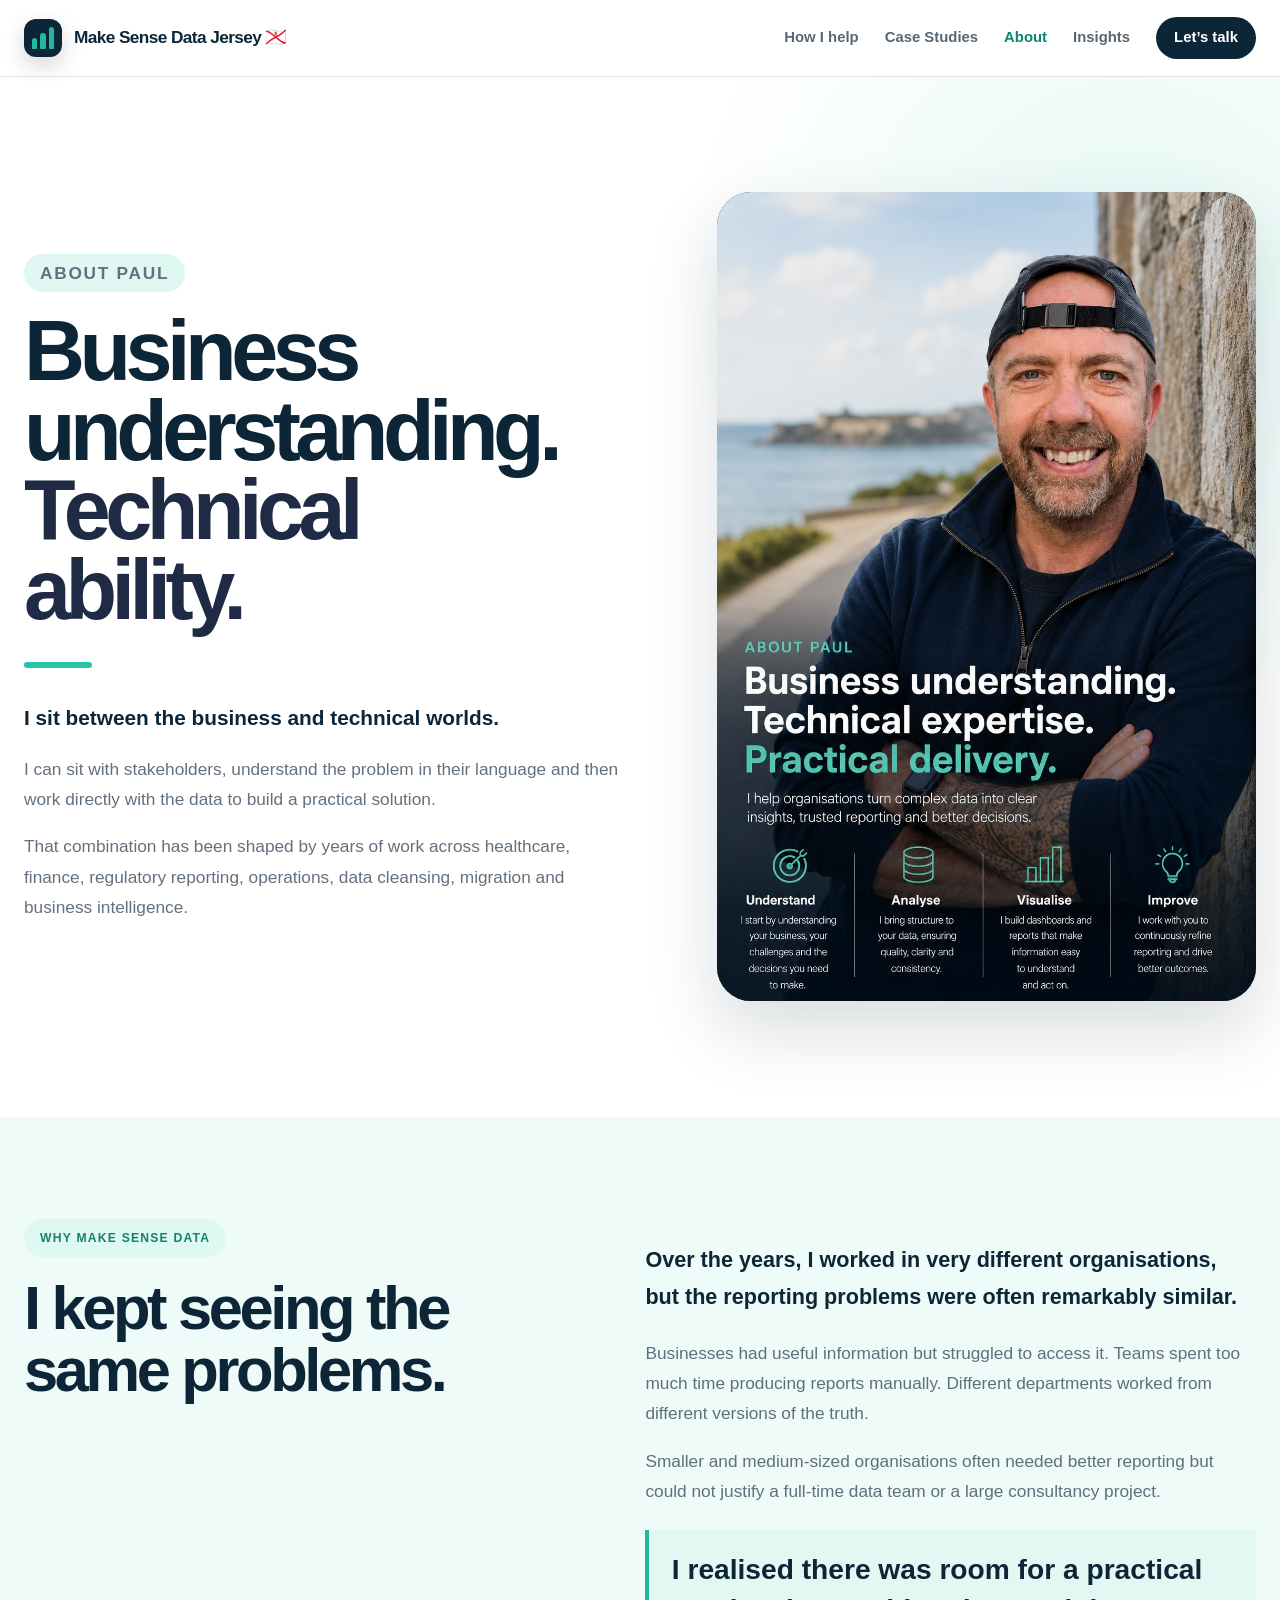
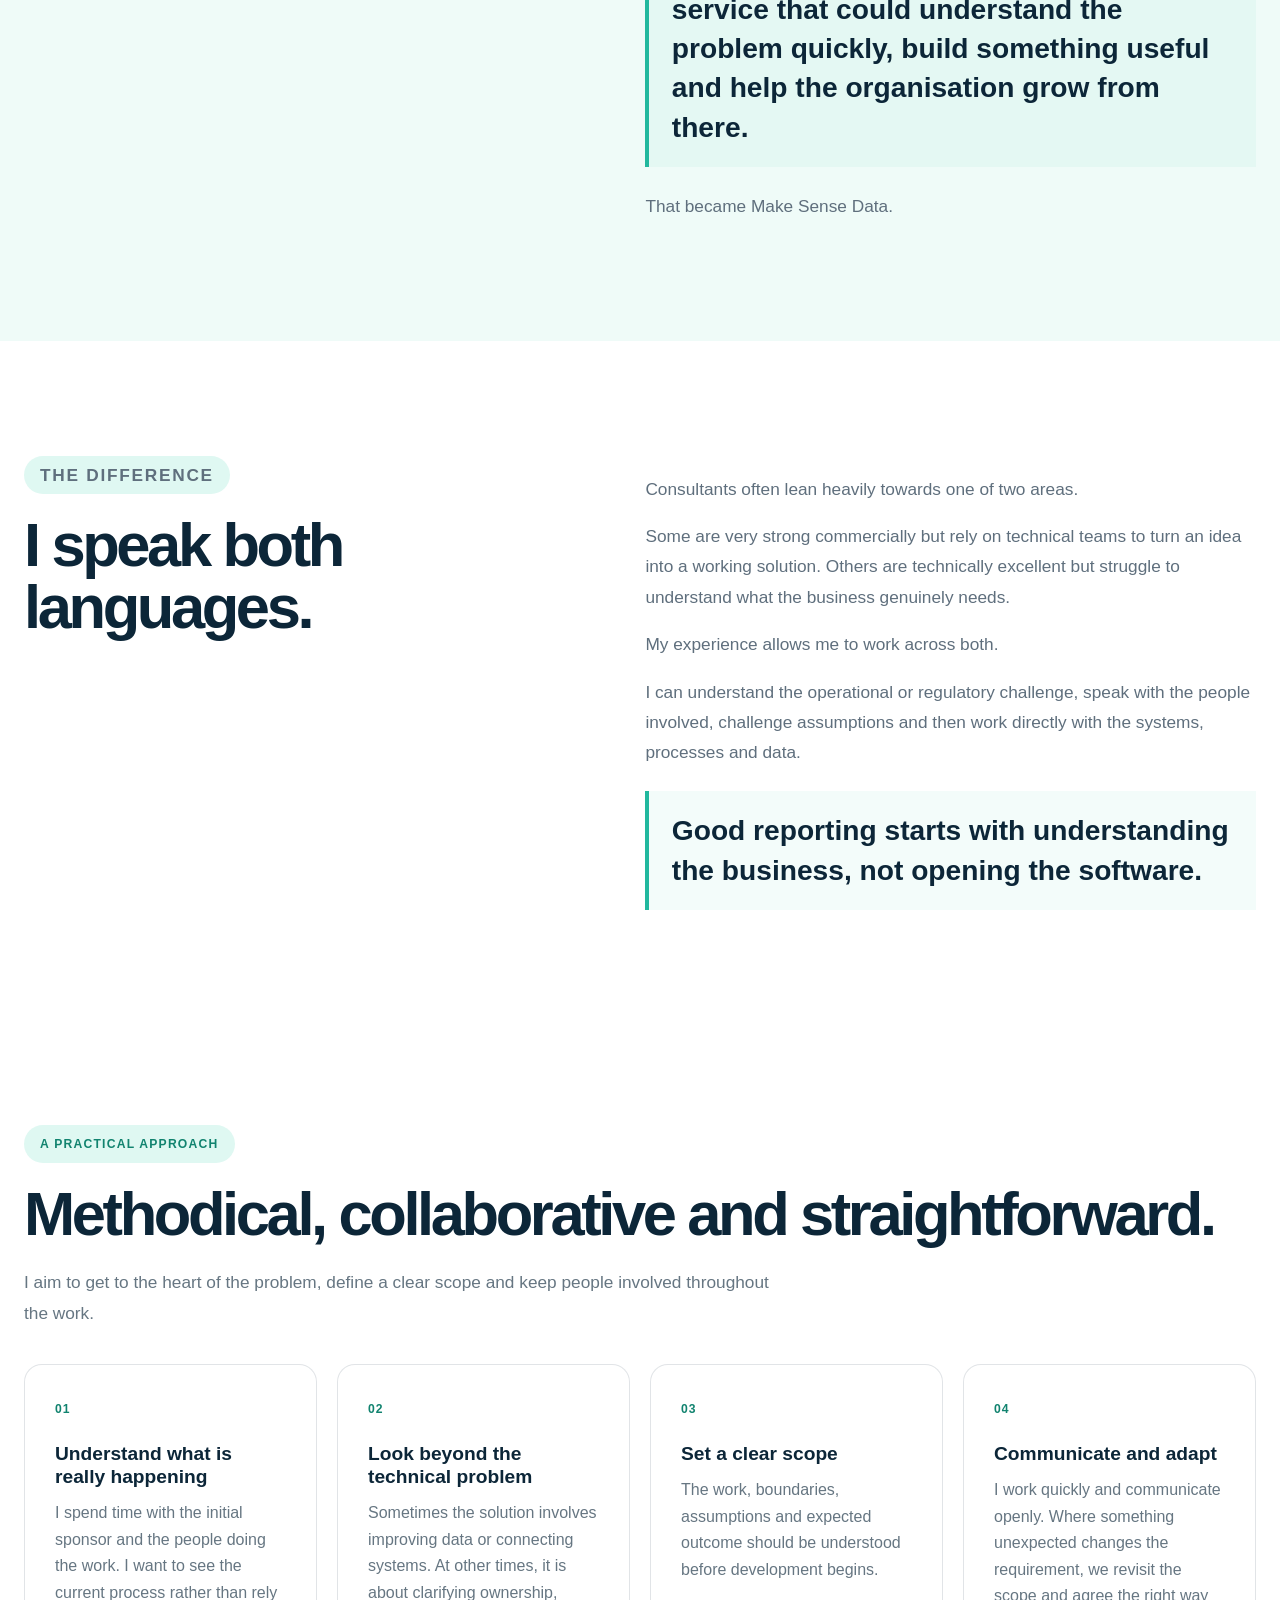
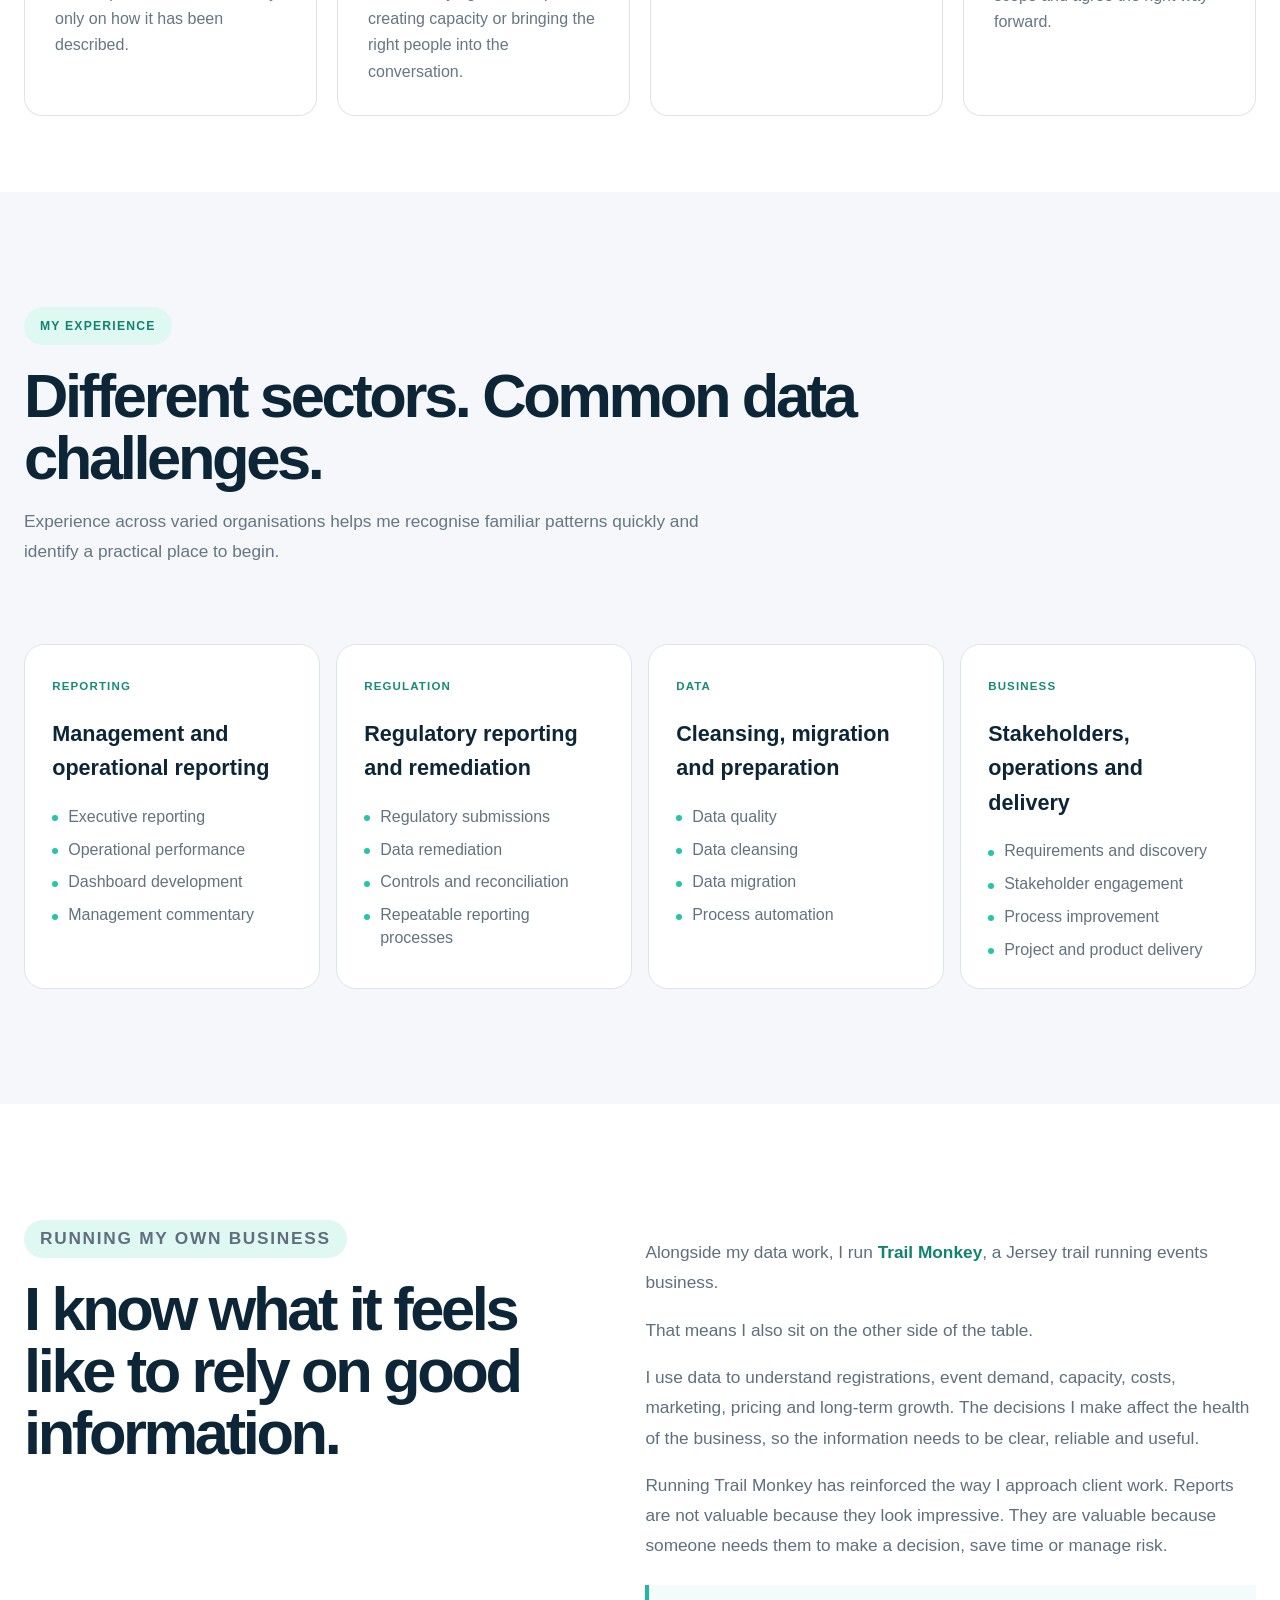
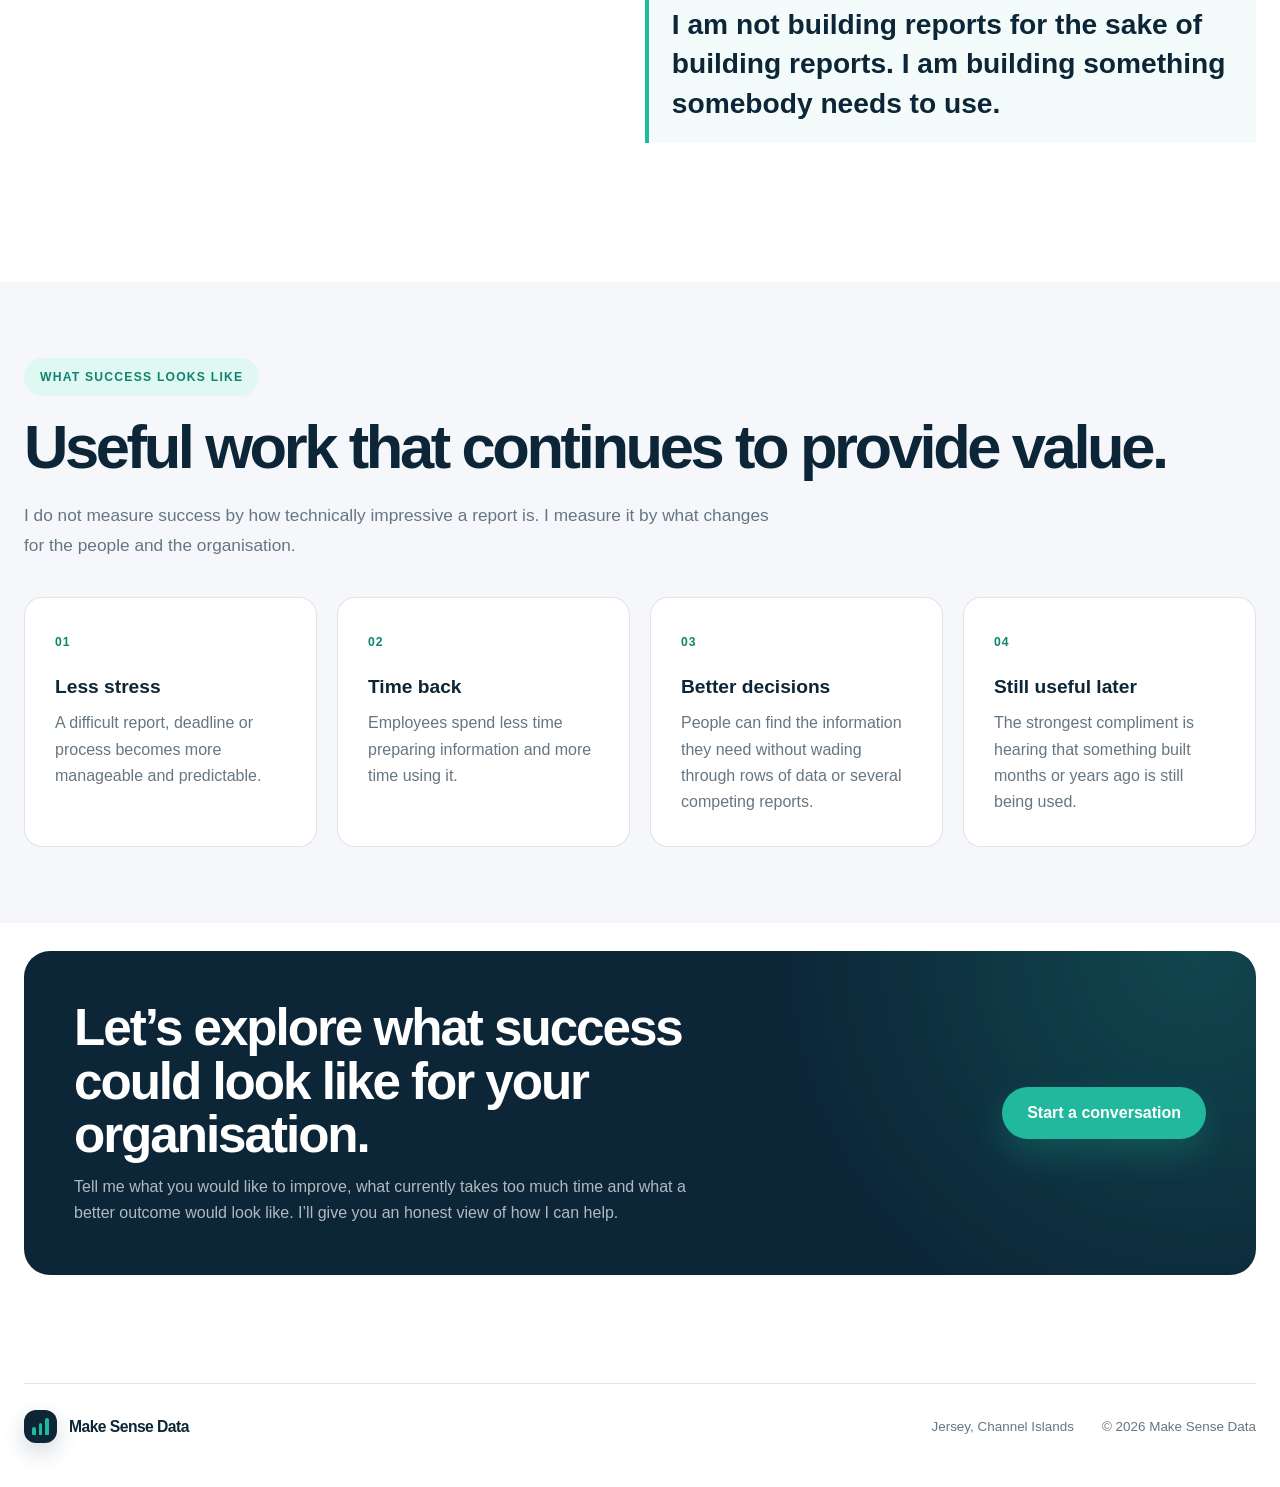
==== about/index.html @ 81919b84 "Update website" ====
<!doctype html>
<html lang="en">

<head>

  <meta charset="utf-8">
  <meta name="viewport" content="width=device-width, initial-scale=1">

  <title>About Paul Burrows | Make Sense Data</title>

  <meta
    name="description"
    content="Meet Paul Burrows, founder of Make Sense Data. Business experience, technical expertise and a practical approach to reporting, data and regulatory challenges."
  >

  <meta name="robots" content="index, follow">

  <link
    rel="canonical"
    href="https://www.makesensedata.je/about/"
  >

  <meta
    property="og:title"
    content="About Paul Burrows | Make Sense Data"
  >

  <meta
    property="og:description"
    content="Paul combines business understanding with technical experience to build reporting and data solutions that people genuinely use."
  >

  <meta
    property="og:url"
    content="https://www.makesensedata.je/about/"
  >

  <meta property="og:type" content="profile">

  <script type="application/ld+json">
  {
    "@context": "https://schema.org",
    "@type": "Person",
    "name": "Paul Burrows",
    "jobTitle": "Data and Reporting Consultant",
    "worksFor": {
      "@type": "ProfessionalService",
      "name": "Make Sense Data",
      "url": "https://www.makesensedata.je/"
    },
    "url": "https://www.makesensedata.je/about/",
    "address": {
      "@type": "PostalAddress",
      "addressLocality": "Jersey",
      "addressCountry": "JE"
    }
  }
  </script>

  <link rel="stylesheet" href="../css/style.css">
  <script src="../js/app.js" defer></script>

</head>


<body class="about-page">

  <!-- ==================================================
       HEADER
       ================================================== -->

  <header class="site-header">

    <div class="container nav-wrap">

      <a
        class="brand"
        href="../"
        aria-label="Make Sense Data home"
      >

        <span
          class="brand-mark"
          aria-hidden="true"
        >
          <span></span>
          <span></span>
          <span></span>
        </span>

        <span>Make Sense Data Jersey 🇯🇪</span>

      </a>


      <button
        class="menu-toggle"
        type="button"
        aria-expanded="false"
        aria-controls="main-nav"
        aria-label="Open navigation"
      >
        <span></span>
        <span></span>
      </button>


      <nav
        class="main-nav"
        id="main-nav"
        aria-label="Main navigation"
      >

        <a href="../#services">How I help</a>
        <a href="../#work">Case Studies</a>
        <a href="./" aria-current="page">About</a>
        <a href="../#insights">Insights</a>
        <a class="nav-cta" href="../#contact">Let’s talk</a>

      </nav>

    </div>

  </header>


  <main>


    <!-- ==================================================
         HERO
         ================================================== -->

    <section class="about-hero">

      <div class="container">

        <div class="about-hero-grid">


          <!-- COPY -->

          <div class="about-hero-copy">

            <p class="eyebrow">
              About Paul
            </p>

            <h1>
              Business understanding.
              <span>Technical ability.</span>
            </h1>

            <div
              class="about-hero-line"
              aria-hidden="true"
            ></div>

            <p class="about-hero-intro">
              I sit between the business and technical worlds.
            </p>

            <p>
              I can sit with stakeholders, understand the problem in their
              language and then work directly with the data to build a
              practical solution.
            </p>

            <p>
              That combination has been shaped by years of work across
              healthcare, finance, regulatory reporting, operations, data
              cleansing, migration and business intelligence.
            </p>

          </div>


          <!-- PHOTO -->

          <div class="about-hero-media">

            <div class="about-photo-wrap">

              <img

  src="../images/paul-about.jpg"

  alt="Paul Burrows, founder of Make Sense Data"

  width="900"

  height="1200"

>

            </div>


            

          </div>

        </div>

      </div>

    </section>


    <!-- ==================================================
         WHY MAKE SENSE DATA
         ================================================== -->

    <section class="about-belief">

      <div class="container">

        <div class="about-belief-grid">


          <div>

            <p class="eyebrow">
              Why Make Sense Data
            </p>

            <h2>
              I kept seeing the same problems.
            </h2>

          </div>


          <div class="about-belief-copy">

            <p class="about-belief-lead">
              Over the years, I worked in very different organisations, but
              the reporting problems were often remarkably similar.
            </p>

            <p>
              Businesses had useful information but struggled to access it.
              Teams spent too much time producing reports manually. Different
              departments worked from different versions of the truth.
            </p>

            <p>
              Smaller and medium-sized organisations often needed better
              reporting but could not justify a full-time data team or a large
              consultancy project.
            </p>

            <blockquote class="about-primary-quote">
              I realised there was room for a practical service that could
              understand the problem quickly, build something useful and help
              the organisation grow from there.
            </blockquote>

            <p>
              That became Make Sense Data.
            </p>

          </div>

        </div>

      </div>

    </section>


    <!-- ==================================================
         BUSINESS AND TECHNOLOGY
         ================================================== -->

    <section class="about-business-owner">

      <div class="container">

        <div class="about-business-grid">


          <div>

            <p class="eyebrow">
              The difference
            </p>

            <h2>
              I speak both languages.
            </h2>

          </div>


          <div>

            <p>
              Consultants often lean heavily towards one of two areas.
            </p>

            <p>
              Some are very strong commercially but rely on technical teams to
              turn an idea into a working solution. Others are technically
              excellent but struggle to understand what the business genuinely
              needs.
            </p>

            <p>
              My experience allows me to work across both.
            </p>

            <p>
              I can understand the operational or regulatory challenge, speak with the people involved, challenge assumptions and then work directly with the systems, processes and data.
            </p>

            <blockquote>
              Good reporting starts with understanding the business, not
              opening the software.
            </blockquote>

          </div>

        </div>

      </div>

    </section>


    <!-- ==================================================
         A PRACTICAL APPROACH
         ================================================== -->

    <section class="case-study-build">

      <div class="case-study-inner">

        <p class="eyebrow">
          A practical approach
        </p>

        <h2>
          Methodical, collaborative and straightforward.
        </h2>

        <p class="about-process-intro">
          I aim to get to the heart of the problem, define a clear scope and keep people involved throughout the work.
        </p>


        <div class="capability-grid">


          <article>

            <span>01</span>

            <h3>
              Understand what is really happening
            </h3>

            <p>
              I spend time with the initial sponsor and the people doing the
              work. I want to see the current process rather than rely only on
              how it has been described.
            </p>

          </article>


          <article>

            <span>02</span>

            <h3>
              Look beyond the technical problem
            </h3>

            <p>
              Sometimes the solution involves improving data or connecting systems. At other times, it is about clarifying ownership, creating capacity or bringing the right people into the conversation.
            </p>

          </article>


          <article>

            <span>03</span>

            <h3>
              Set a clear scope
            </h3>

            <p>
              The work, boundaries, assumptions and expected outcome should be
              understood before development begins.
            </p>

          </article>


          <article>

            <span>04</span>

            <h3>
              Communicate and adapt
            </h3>

            <p>
              I work quickly and communicate openly. Where something unexpected
              changes the requirement, we revisit the scope and agree the right
              way forward.
            </p>

          </article>

        </div>

      </div>

    </section>


    <!-- ==================================================
         EXPERIENCE
         ================================================== -->

    <section class="about-expertise">

      <div class="container">

        <div class="about-section-heading">

          <p class="eyebrow">
            MY EXPERIENCE
          </p>

          <h2>
            Different sectors. Common data challenges.
          </h2>

          <p>
            Experience across varied organisations helps me recognise familiar patterns quickly and identify a practical place to begin.
          </p>

        </div>


        <div class="expertise-grid">


          <article class="expertise-card">

            <span>Reporting</span>

            <h3>
              Management and operational reporting
            </h3>

            <ul>
              <li>Executive reporting</li>
              <li>Operational performance</li>
              <li>Dashboard development</li>
              <li>Management commentary</li>
            </ul>

          </article>


          <article class="expertise-card">

            <span>Regulation</span>

            <h3>
              Regulatory reporting and remediation
            </h3>

            <ul>
              <li>Regulatory submissions</li>
              <li>Data remediation</li>
              <li>Controls and reconciliation</li>
              <li>Repeatable reporting processes</li>
            </ul>

          </article>


          <article class="expertise-card">

            <span>Data</span>

            <h3>
              Cleansing, migration and preparation
            </h3>

            <ul>
              <li>Data quality</li>
              <li>Data cleansing</li>
              <li>Data migration</li>
              <li>Process automation</li>
            </ul>

          </article>


          <article class="expertise-card">

            <span>Business</span>

            <h3>
              Stakeholders, operations and delivery
            </h3>

            <ul>
              <li>Requirements and discovery</li>
              <li>Stakeholder engagement</li>
              <li>Process improvement</li>
              <li>Project and product delivery</li>
            </ul>

          </article>

        </div>

      </div>

    </section>


    <!-- ==================================================
         TRAIL MONKEY / BUSINESS OWNER
         ================================================== -->

    <section class="about-business-owner">

      <div class="container">

        <div class="about-business-grid">


          <div>

            <p class="eyebrow">
              RUNNING MY OWN BUSINESS
            </p>

            <h2>
              I know what it feels like to rely on good information.
            </h2>

          </div>


          <div>

            <p>
              Alongside my data work, I run
              <a
                class="trail-monkey-link"
                href="https://www.trailmonkeyjersey.com/"
                target="_blank"
                rel="noopener noreferrer"
                aria-label="Trail Monkey website (opens in a new tab)"
              >Trail Monkey</a>,
              a Jersey trail running events business.
            </p>

            <p>
              That means I also sit on the other side of the table.
            </p>

            <p>
              I use data to understand registrations, event demand, capacity,
              costs, marketing, pricing and long-term growth. The decisions I
              make affect the health of the business, so the information needs
              to be clear, reliable and useful.
            </p>

            <p>
              Running Trail Monkey has reinforced the way I approach client
              work. Reports are not valuable because they look impressive.
              They are valuable because someone needs them to make a decision,
              save time or manage risk.
            </p>

            <blockquote>
              I am not building reports for the sake of building reports. I am
              building something somebody needs to use.
            </blockquote>

          </div>

        </div>

      </div>

    </section>


    <!-- ==================================================
         WHAT SUCCESS LOOKS LIKE
         ================================================== -->

    <section class="case-study-build">

      <div class="case-study-inner">

        <p class="eyebrow">
          What success looks like
        </p>

        <h2>
          Useful work that continues to provide value.
        </h2>

        <p class="about-process-intro">
          I do not measure success by how technically impressive a report is.
          I measure it by what changes for the people and the organisation.
        </p>


        <div class="capability-grid">


          <article>

            <span>01</span>

            <h3>
              Less stress
            </h3>

            <p>
              A difficult report, deadline or process becomes more manageable
              and predictable.
            </p>

          </article>


          <article>

            <span>02</span>

            <h3>
              Time back
            </h3>

            <p>
              Employees spend less time preparing information and more time
              using it.
            </p>

          </article>


          <article>

            <span>03</span>

            <h3>
              Better decisions
            </h3>

            <p>
              People can find the information they need without wading through
              rows of data or several competing reports.
            </p>

          </article>


          <article>

            <span>04</span>

            <h3>
              Still useful later
            </h3>

            <p>
              The strongest compliment is hearing that something built months
              or years ago is still being used.
            </p>

          </article>

        </div>

      </div>

    </section>


    <!-- ==================================================
         CTA
         ================================================== -->

    <section class="case-study-cta">

      <div class="case-study-inner">

        <div class="case-study-cta-panel">

          <div>

            <h2>
              Let’s explore what success could look like for your organisation.
            </h2>

            <p>
              Tell me what you would like to improve, what currently takes too much time and what a better outcome would look like. I’ll give you an honest view of how I can help.
            </p>

          </div>


          <a
            class="button primary"
            href="mailto:hello@makesensedata.je?subject=Reporting%20and%20data%20enquiry"
          >
            Start a conversation
          </a>

        </div>

      </div>

    </section>

  </main>


  <!-- ==================================================
       FOOTER
       ================================================== -->

  <footer class="site-footer">

    <div class="container footer-wrap">

      <a
        class="brand footer-brand"
        href="../"
      >

        <span
          class="brand-mark"
          aria-hidden="true"
        >
          <span></span>
          <span></span>
          <span></span>
        </span>

        <span>
          Make Sense Data
        </span>

      </a>


      <p>
        Jersey, Channel Islands
      </p>


      <p>
        © <span id="year"></span> Make Sense Data
      </p>

    </div>

  </footer>

</body>

</html>
---- css/style.css ----
/* =========================================================
   MAKE SENSE DATA — MASTER STYLESHEET
   ========================================================= */


/* =========================================================
   DESIGN TOKENS
   ========================================================= */

:root{
  --navy:#0c2638;
  --navy-2:#15384f;
  --ink:#132532;
  --muted:#667682;

  --teal:#21b89e;
  --teal-dark:#11836f;
  --teal-soft:#dff8f2;

  --cream:#f7f6f1;
  --surface:#f5f7fa;
  --white:#ffffff;

  --line:rgba(12,38,56,.12);
  --line-strong:rgba(12,38,56,.18);

  --shadow:0 28px 80px rgba(12,38,56,.14);
  --shadow-soft:0 18px 50px rgba(12,38,56,.08);

  --radius-sm:14px;
  --radius:24px;
  --radius-lg:32px;

  --max:1320px;
  --max-wide:1500px;

  --dashboard-green:#27b89a;
  --dashboard-green-light:#65cdb8;
  --dashboard-coral:#f47f5f;
  --dashboard-coral-light:#f5a087;
  --dashboard-blue:#5f8fd3;
  --dashboard-blue-light:#88aee4;
  --dashboard-amber:#e8a34a;
  --dashboard-amber-light:#f1c178;
}


/* =========================================================
   RESET / GLOBAL
   ========================================================= */

*,
*::before,
*::after{
  box-sizing:border-box;
}

html{
  scroll-behavior:smooth;
  scroll-padding-top:92px;
}

body{
  margin:0;
  overflow-x:hidden;
  color:var(--ink);
  background:var(--white);

  font-family:
    Inter,
    ui-sans-serif,
    -apple-system,
    BlinkMacSystemFont,
    "Segoe UI",
    sans-serif;

  line-height:1.6;
  text-rendering:optimizeLegibility;
  -webkit-font-smoothing:antialiased;
}

body.menu-open{
  overflow:hidden;
}

img,
svg{
  display:block;
  max-width:100%;
}

button,
input,
textarea,
select{
  font:inherit;
}

button,
a{
  -webkit-tap-highlight-color:transparent;
}

a{
  color:inherit;
  text-decoration:none;
}

button{
  cursor:pointer;
}

:focus-visible{
  outline:3px solid rgba(33,184,158,.5);
  outline-offset:4px;
}

.container{
  width:min(calc(100% - 48px),var(--max));
  margin-inline:auto;
}

.case-study-inner{
  width:min(calc(100% - 48px),var(--max-wide));
  margin-inline:auto;
}

.section{
  padding:96px 0;
}


/* =========================================================
   TYPOGRAPHY / COMMON
   ========================================================= */

.eyebrow{
  width:max-content;
  max-width:100%;

  margin:0 0 20px;
  padding:7px 13px;

  border-radius:999px;

  color:var(--teal-dark);
  background:var(--teal-soft);

  font-size:.76rem;
  font-weight:900;
  letter-spacing:.1em;
  text-transform:uppercase;
}

.dark-eyebrow{
  color:#7ce6d2;
  background:rgba(33,184,158,.12);
}

/* Keep the About page's section labels visually consistent. */
.about-page main .eyebrow{
  width:max-content;
  max-width:100%;
  min-height:38px;
  padding:0 16px;

  display:inline-flex;
  align-items:center;
  justify-content:center;

  box-sizing:border-box;
  line-height:1.2;
  text-align:center;
  white-space:nowrap;
}

.button{
  min-height:52px;
  padding:0 25px;

  display:inline-flex;
  align-items:center;
  justify-content:center;
  gap:10px;

  border:0;
  border-radius:999px;

  font-weight:850;

  transition:
    transform .2s ease,
    background .2s ease,
    color .2s ease,
    box-shadow .2s ease;
}

.button:hover{
  transform:translateY(-2px);
}

.button.primary{
  color:var(--white);
  background:var(--teal);
  box-shadow:0 14px 34px rgba(33,184,158,.24);
}

.button.primary:hover{
  background:var(--teal-dark);
}

.button.secondary{
  color:var(--navy);
  background:rgba(255,255,255,.8);
  border:1px solid var(--line-strong);
}

.section-heading{
  max-width:780px;
  margin-bottom:44px;
}

.section-heading h2,
.contact-panel h2,
.case-study-grid h2,
.dashboard-heading h2,
.case-study-build h2,
.service-scope-heading h2,
.about-section-heading h2,
.about-belief h2,
.about-business-owner h2{
  margin:0;

  color:var(--navy);

  font-size:clamp(2.45rem,4.8vw,4.6rem);
  line-height:1.01;
  letter-spacing:-.055em;
}

.section-heading p:not(.eyebrow),
.dashboard-heading p:not(.eyebrow),
.service-scope-heading > p:last-child,
.about-section-heading > p:last-child{
  max-width:720px;
  margin:18px 0 0;

  color:var(--muted);

  font-size:1.08rem;
  line-height:1.72;
}


/* =========================================================
   HEADER
   ========================================================= */

.site-header{
  position:sticky;
  top:0;
  z-index:50;

  border-bottom:1px solid var(--line);

  background:rgba(255,255,255,.92);
  backdrop-filter:blur(16px);
}

.nav-wrap{
  min-height:76px;

  display:flex;
  align-items:center;
  justify-content:space-between;

  gap:28px;
}

.brand{
  display:inline-flex;
  align-items:center;

  gap:12px;

  color:var(--navy);

  font-size:1.08rem;
  font-weight:850;
  letter-spacing:-.035em;
}

.brand-mark{
  width:38px;
  height:38px;
  padding:8px;

  display:grid;
  grid-template-columns:repeat(3,1fr);
  align-items:end;

  gap:3px;

  border-radius:12px;

  background:var(--navy);

  box-shadow:0 9px 22px rgba(12,38,56,.18);
}

.brand-mark span{
  display:block;
  border-radius:3px 3px 1px 1px;
  background:var(--teal);
}

.brand-mark span:nth-child(1){height:48%}
.brand-mark span:nth-child(2){height:74%}
.brand-mark span:nth-child(3){height:100%}

.main-nav{
  display:flex;
  align-items:center;

  gap:26px;
}

.main-nav a{
  color:#586773;

  font-size:.93rem;
  font-weight:750;

  transition:color .2s ease;
}

.main-nav a:hover,
.main-nav a[aria-current="page"]{
  color:var(--teal-dark);
}

.main-nav .nav-cta{
  min-height:42px;
  padding:0 18px;

  display:inline-flex;
  align-items:center;
  justify-content:center;

  border-radius:999px;

  color:var(--white);
  background:var(--navy);
}

.menu-toggle{
  display:none;

  width:46px;
  height:46px;
  padding:0;

  border:1px solid var(--line);
  border-radius:13px;

  background:var(--white);
}

.menu-toggle span{
  width:20px;
  height:2px;

  display:block;
  margin:5px auto;

  border-radius:99px;

  background:var(--navy);
}


/* =========================================================
   HOMEPAGE HERO
   ========================================================= */

.hero{
  position:relative;

  min-height:calc(100vh - 77px);

  padding:76px 0 82px;

  display:flex;
  align-items:center;

  overflow:hidden;

  background:
    radial-gradient(
      circle at 86% 20%,
      rgba(33,184,158,.22),
      transparent 31%
    ),
    radial-gradient(
      circle at 64% 68%,
      rgba(99,176,255,.09),
      transparent 28%
    ),
    linear-gradient(
      180deg,
      #fff 0%,
      #f2fbf8 100%
    );
}

.hero::before{
  content:"";

  position:absolute;
  inset:0;

  pointer-events:none;

  background:
    linear-gradient(
      115deg,
      transparent 0 56%,
      rgba(255,255,255,.52) 56% 61%,
      transparent 61%
    );
}

.hero-grid{
  position:relative;
  z-index:1;

  display:grid;
  grid-template-columns:minmax(0,.92fr) minmax(560px,1.08fr);
  align-items:center;

  gap:clamp(42px,5vw,76px);
}

.hero-copy{
  min-width:0;
}

.hero-title{
  max-width:760px;

  margin:0 0 28px;

  color:var(--navy);

  font-size:clamp(3.1rem,5.2vw,5.6rem);
  line-height:.96;
  letter-spacing:-.06em;
}

.hero-line{
  display:block;
}


/* HERO COLOUR */

.hero-accent{
  position:relative;

  display:inline-block;

  opacity:0;
  filter:blur(5px);

  transform:translateY(14px);
}

.hero-accent-teal{
  color:var(--teal);
}

.hero-accent-coral{
  color:var(--dashboard-coral);
}

.hero-accent-coral::after{
  content:"";

  position:absolute;

  left:0;
  right:0;
  bottom:-.06em;

  height:.08em;

  border-radius:999px;

  background:
    linear-gradient(
      90deg,
      rgba(244,127,95,.2),
      var(--dashboard-coral)
    );

  transform:scaleX(0);
  transform-origin:left;
}

body.hero-ready .hero-accent-teal{
  animation:
    heroAccentIn
    .8s
    cubic-bezier(.22,1,.36,1)
    1.35s
    forwards;
}

body.hero-ready .hero-accent-coral{
  animation:
    heroAccentIn
    .8s
    cubic-bezier(.22,1,.36,1)
    2.05s
    forwards;
}

body.hero-ready .hero-accent-coral::after{
  animation:
    underline
    .7s
    cubic-bezier(.22,1,.36,1)
    2.65s
    forwards;
}

.align-phrase,
.align-word{
  display:inline-flex;
  align-items:baseline;
}

.align-phrase{
  position:relative;
  color:var(--teal);
  white-space:nowrap;
}

.align-word + .align-word{
  margin-left:.22em;
}

.align-char{
  display:inline-block;

  opacity:0;
  filter:blur(4px);

  transform:
    translate(var(--x,0),var(--y,0))
    rotate(var(--r,0deg));
}

.make-sense .align-char:nth-child(1){--x:-.20em;--y:.05em;--r:-3deg}
.make-sense .align-char:nth-child(2){--x:.14em;--y:-.04em;--r:2deg}
.make-sense .align-char:nth-child(3){--x:-.11em;--y:.08em;--r:-2deg}
.make-sense .align-char:nth-child(4){--x:.18em;--y:-.06em;--r:3deg}

.data-word .align-char:nth-child(1){--x:-.35em;--y:.08em;--r:-4deg}
.data-word .align-char:nth-child(2){--x:.28em;--y:-.07em;--r:3deg}
.data-word .align-char:nth-child(3){--x:-.24em;--y:.05em;--r:-2deg}
.data-word .align-char:nth-child(4){--x:.34em;--y:-.04em;--r:4deg}

.data-word::after{
  content:"";

  position:absolute;

  left:0;
  right:0;
  bottom:-.06em;

  height:.09em;

  border-radius:999px;

  background:
    linear-gradient(
      90deg,
      rgba(33,184,158,.18),
      var(--teal)
    );

  transform:scaleX(0);
  transform-origin:left;
}

.lead{
  max-width:690px;
  margin:0;

  color:var(--muted);

  font-size:clamp(1.08rem,1.5vw,1.27rem);
}

.hero-actions{
  margin-top:34px;

  display:flex;
  flex-wrap:wrap;

  gap:14px;
}

.capabilities{
  margin-top:30px;

  display:flex;
  flex-wrap:wrap;

  gap:10px;
}

.capabilities span{
  color:#51626e;

  font-size:.82rem;
  font-weight:750;
}

.capabilities span:not(:last-child)::after{
  content:"·";

  margin-left:10px;

  color:rgba(12,38,56,.34);
}


/* HERO ENTRANCE */

.hero .eyebrow,
.hero-line-one,
.hero-line-two,
.hero-line-three,
.hero .lead,
.hero-actions,
.capabilities{
  opacity:0;
  transform:translateY(18px);
}

body.hero-ready .hero .eyebrow{
  animation:rise .75s cubic-bezier(.22,1,.36,1) .15s forwards;
}

body.hero-ready .hero-line-one{
  animation:rise .9s cubic-bezier(.22,1,.36,1) .5s forwards;
}

body.hero-ready .hero-line-two{
  animation:rise .9s cubic-bezier(.22,1,.36,1) 1.05s forwards;
}

body.hero-ready .hero-line-three{
  animation:rise 1s cubic-bezier(.22,1,.36,1) 1.85s forwards;
}

body.hero-ready .hero .lead{
  animation:rise .75s cubic-bezier(.22,1,.36,1) 2.75s forwards;
}

body.hero-ready .hero-actions{
  animation:rise .7s cubic-bezier(.22,1,.36,1) 3.1s forwards;
}

body.hero-ready .capabilities{
  animation:rise .7s cubic-bezier(.22,1,.36,1) 3.45s forwards;
}

body.hero-ready .align-char{
  animation:align .95s cubic-bezier(.22,1,.36,1) forwards;
}

body.hero-ready .make-sense .align-char:nth-child(1){animation-delay:1.15s}
body.hero-ready .make-sense .align-char:nth-child(2){animation-delay:1.21s}
body.hero-ready .make-sense .align-char:nth-child(3){animation-delay:1.27s}
body.hero-ready .make-sense .align-char:nth-child(4){animation-delay:1.33s}

body.hero-ready .make-sense .align-word:nth-child(2) .align-char:nth-child(1){animation-delay:1.19s}
body.hero-ready .make-sense .align-word:nth-child(2) .align-char:nth-child(2){animation-delay:1.25s}
body.hero-ready .make-sense .align-word:nth-child(2) .align-char:nth-child(3){animation-delay:1.31s}
body.hero-ready .make-sense .align-word:nth-child(2) .align-char:nth-child(4){animation-delay:1.37s}
body.hero-ready .make-sense .align-word:nth-child(2) .align-char:nth-child(5){animation-delay:1.43s}

body.hero-ready .data-word .align-char:nth-child(1){animation-delay:1.95s}
body.hero-ready .data-word .align-char:nth-child(2){animation-delay:2.03s}
body.hero-ready .data-word .align-char:nth-child(3){animation-delay:2.11s}
body.hero-ready .data-word .align-char:nth-child(4){animation-delay:2.19s}

body.hero-ready .data-word::after{
  animation:
    underline
    .75s
    cubic-bezier(.22,1,.36,1)
    2.45s
    forwards;
}


/* =========================================================
   HERO DASHBOARD
   ========================================================= */

.hero-dashboard{
  width:calc(100% + 7%);
  margin-right:-7%;

  opacity:0;
  filter:blur(8px);

  transform:
    translateX(34px)
    scale(.95);

  transform-origin:center;
}

body.hero-ready .hero-dashboard{
  animation:
    dashIn
    1.1s
    cubic-bezier(.22,1,.36,1)
    3.95s
    forwards;
}

.dashboard-shell{
  position:relative;

  padding:25px;

  color:var(--white);

  border:1px solid rgba(255,255,255,.07);
  border-radius:30px;

  background:
    radial-gradient(
      circle at 86% 10%,
      rgba(39,184,154,.14),
      transparent 30%
    ),
    linear-gradient(
      145deg,
      #0b2435,
      #102f44
    );

  box-shadow:
    0 35px 90px rgba(12,38,56,.24),
    0 10px 28px rgba(33,184,158,.10);
}

.dashboard-shell::before{
  content:"";

  position:absolute;
  inset:11px;

  border:1px solid rgba(255,255,255,.05);
  border-radius:22px;

  pointer-events:none;
}

.dashboard-toolbar,
.dashboard-kpis,
.dashboard-main{
  position:relative;
  z-index:1;
}

.dashboard-toolbar{
  margin-bottom:20px;

  display:flex;
  justify-content:space-between;

  gap:20px;
}

.dashboard-toolbar small,
.dashboard-toolbar strong{
  display:block;
}

.dashboard-toolbar small{
  color:rgba(255,255,255,.52);
  font-size:.75rem;
}

.dashboard-toolbar strong{
  font-size:.88rem;
  line-height:1.25;
}

.live-status{
  padding:7px 10px;

  display:inline-flex;
  align-items:center;

  gap:7px;

  border:1px solid rgba(39,184,154,.11);
  border-radius:999px;

  color:#9ce8da;
  background:rgba(39,184,154,.11);

  font-size:.62rem;
  font-weight:800;
  letter-spacing:.06em;
  text-transform:uppercase;
}

.live-status i{
  width:7px;
  height:7px;

  display:block;

  border-radius:50%;

  background:var(--dashboard-green);

  animation:pulse 2.2s ease-in-out infinite;
}

.dashboard-kpis{
  display:grid;
  grid-template-columns:repeat(4,1fr);

  gap:10px;
}

.kpi-card{
  position:relative;

  min-width:0;

  padding:15px;

  overflow:hidden;

  border:1px solid rgba(255,255,255,.07);
  border-radius:15px;

  background:
    linear-gradient(
      145deg,
      rgba(255,255,255,.08),
      rgba(255,255,255,.045)
    );
}

.kpi-card::after{
  content:"";

  position:absolute;

  left:0;
  right:0;
  bottom:0;

  height:3px;
}

.kpi-card > span,
.kpi-card > strong,
.kpi-card > small{
  display:block;
}

.kpi-card > span{
  margin-bottom:8px;

  overflow:hidden;

  color:rgba(255,255,255,.58);

  font-size:.6rem;

  white-space:nowrap;
  text-overflow:ellipsis;
}

.kpi-card > strong,
.kpi-card .metric-words{
  font-size:clamp(.82rem,1vw,1.05rem);
  line-height:1.08;
  letter-spacing:-.02em;
}

.kpi-card > strong{
  margin-bottom:6px;
}

.kpi-card > small{
  color:rgba(255,255,255,.7);

  font-size:.52rem;
  font-weight:750;
  line-height:1.3;
}

.kpi-green{
  background:
    linear-gradient(
      145deg,
      rgba(39,184,154,.11),
      rgba(255,255,255,.04)
    );
}

.kpi-coral{
  background:
    linear-gradient(
      145deg,
      rgba(244,127,95,.10),
      rgba(255,255,255,.04)
    );
}

.kpi-blue{
  background:
    linear-gradient(
      145deg,
      rgba(95,143,211,.11),
      rgba(255,255,255,.04)
    );
}

.kpi-amber{
  background:
    linear-gradient(
      145deg,
      rgba(232,163,74,.10),
      rgba(255,255,255,.04)
    );
}

.kpi-green::after{background:var(--dashboard-green)}
.kpi-coral::after{background:var(--dashboard-coral)}
.kpi-blue::after{background:var(--dashboard-blue)}
.kpi-amber::after{background:var(--dashboard-amber)}

.kpi-green > strong,
.kpi-green .metric-number,
.kpi-green .metric-verify,
.kpi-green > small{
  color:var(--dashboard-green-light);
}

.kpi-coral > strong,
.kpi-coral .metric-number,
.kpi-coral .metric-verify,
.kpi-coral > small{
  color:var(--dashboard-coral-light);
}

.kpi-blue > strong,
.kpi-blue .metric-number,
.kpi-blue .metric-verify,
.kpi-blue > small{
  color:var(--dashboard-blue-light);
}

.kpi-amber > strong,
.kpi-amber .metric-number,
.kpi-amber .metric-verify,
.kpi-amber > small{
  color:var(--dashboard-amber-light);
}

.dashboard-main{
  display:grid;
  grid-template-columns:minmax(0,1.65fr) minmax(175px,.72fr);

  gap:11px;

  margin-top:11px;
}

.chart-panel,
.donut-panel,
.quality-panel{
  border:1px solid rgba(255,255,255,.07);
  border-radius:16px;

  background:
    linear-gradient(
      145deg,
      rgba(255,255,255,.06),
      rgba(255,255,255,.035)
    );
}

.chart-panel{
  padding:16px 16px 11px;
}

.donut-panel,
.quality-panel{
  padding:14px;
}

.panel-heading{
  display:flex;
  justify-content:space-between;

  gap:12px;
}

.panel-heading span,
.panel-heading strong{
  display:block;
}

.panel-heading span{
  color:rgba(255,255,255,.52);
  font-size:.64rem;
}

.panel-heading strong{
  font-size:.78rem;
}

.panel-pill{
  padding:5px 8px;

  border:1px solid rgba(39,184,154,.18);
  border-radius:999px;

  color:#9de7da;
  background:rgba(39,184,154,.06);

  font-size:.57rem;
}

.process-panel{
  position:relative;
  overflow:hidden;
}

.process-chart{
  position:relative;

  margin-top:8px;
  padding-top:20px;
}

.line-chart svg{
  width:100%;
  height:auto;
}

.grid-lines line{
  stroke:rgba(255,255,255,.075);
  stroke-width:1;
}

.area-path{
  opacity:0;
}

.trend-main{
  fill:none;

  stroke:var(--dashboard-green);
  stroke-width:6;
  stroke-linecap:round;

  stroke-dasharray:900;
  stroke-dashoffset:900;

  filter:
    drop-shadow(
      0 0 6px
      rgba(39,184,154,.32)
    );
}

.trend-comparison{
  fill:none;

  stroke:var(--dashboard-coral);
  stroke-width:4;
  stroke-linecap:round;

  stroke-dasharray:8 11;

  opacity:0;
}

.chart-dots circle{
  fill:#102f44;

  stroke-width:4;

  opacity:0;
}

.dot-green{stroke:var(--dashboard-green)}
.dot-coral{stroke:var(--dashboard-coral)}
.dot-blue{stroke:var(--dashboard-blue)}

.decision-dot{
  stroke:var(--dashboard-green-light);

  filter:
    drop-shadow(
      0 0 9px
      rgba(39,184,154,.85)
    );
}

.chart-labels{
  display:flex;
  justify-content:space-between;

  color:rgba(255,255,255,.4);

  font-size:.55rem;
}

.process-labels span{
  flex:1;

  text-align:center;

  white-space:nowrap;
}

.process-labels span:nth-child(1){color:rgba(255,255,255,.42)}
.process-labels span:nth-child(2){color:var(--dashboard-blue-light)}
.process-labels span:nth-child(3){color:var(--dashboard-amber-light)}
.process-labels span:nth-child(4){color:var(--dashboard-coral-light)}
.process-labels span:nth-child(5){color:var(--dashboard-green-light)}

.source-cloud{
  position:absolute;
  z-index:4;

  top:76px;
  left:22px;
  right:22px;

  display:flex;
  flex-wrap:wrap;
  justify-content:center;

  gap:8px;

  pointer-events:none;
}

.source-cloud span{
  padding:5px 9px;

  border:1px solid rgba(255,255,255,.1);
  border-radius:999px;

  color:rgba(255,255,255,.68);
  background:rgba(255,255,255,.065);

  font-size:.55rem;
  font-weight:750;

  opacity:0;
  filter:blur(3px);

  transform:
    translate(var(--sx),var(--sy))
    rotate(-2deg);
}

.source-cloud span:nth-child(1){
  border-color:rgba(39,184,154,.25);
}

.source-cloud span:nth-child(2){
  border-color:rgba(244,127,95,.24);
}

.source-cloud span:nth-child(3){
  border-color:rgba(95,143,211,.26);
}

.source-cloud span:nth-child(4){
  border-color:rgba(232,163,74,.25);
}

.decision-label{
  position:absolute;

  top:9px;
  right:0;

  padding:5px 8px;

  border-radius:999px;

  color:#0b2638;

  background:
    linear-gradient(
      90deg,
      var(--dashboard-green-light),
      #9be9da
    );

  box-shadow:
    0 8px 20px
    rgba(39,184,154,.18);

  font-size:.55rem;
  font-weight:900;

  opacity:0;

  transform:
    translateY(7px)
    scale(.92);
}

.dashboard-side{
  display:grid;
  gap:11px;
}

.donut-wrap{
  margin-top:10px;

  display:grid;
  grid-template-columns:91px 1fr;
  align-items:center;

  gap:9px;
}

.donut{
  width:86px;
  aspect-ratio:1;

  display:grid;
  place-items:center;

  border-radius:50%;

  background:
    conic-gradient(
      var(--dashboard-green) 0 40%,
      var(--dashboard-blue) 40% 72%,
      var(--dashboard-coral) 72% 100%
    );

  transform:rotate(-80deg);
}

.donut::before{
  content:"";

  width:60px;
  aspect-ratio:1;

  grid-area:1/1;

  border-radius:50%;

  background:#173247;
}

.donut > div{
  position:relative;
  z-index:1;

  grid-area:1/1;

  text-align:center;

  transform:rotate(80deg);
}

.donut strong,
.donut span{
  display:block;
}

.donut strong{
  font-size:.72rem;
}

.donut span{
  color:rgba(255,255,255,.48);
  font-size:.48rem;
}

.legend,
.principle-list{
  margin:0;
  padding:0;

  display:grid;

  gap:7px;

  list-style:none;

  color:rgba(255,255,255,.6);

  font-size:.55rem;
}

.legend li,
.principle-list li{
  display:flex;
  align-items:center;

  gap:7px;
}

.legend i{
  width:7px;
  height:7px;

  border-radius:2px;
}

.legend-green{background:var(--dashboard-green)}
.legend-blue{background:var(--dashboard-blue)}
.legend-coral{background:var(--dashboard-coral)}

.principles-panel > div strong{
  max-width:165px;

  margin-top:4px;

  font-size:.68rem;
  line-height:1.25;
}

.principle-list{
  margin-top:13px;
}

.principle-list li::before{
  content:"";

  width:6px;
  height:6px;
  flex:0 0 6px;

  border-radius:50%;

  box-shadow:
    0 0 0 4px
    rgba(255,255,255,.04);
}

.principle-green::before{background:var(--dashboard-green)}
.principle-coral::before{background:var(--dashboard-coral)}
.principle-blue::before{background:var(--dashboard-blue)}


/* KPI METRIC SWAP */

.metric-swap{
  position:relative;

  min-height:2.45em;

  display:block;

  overflow:hidden;
}

.metric-number,
.metric-words,
.metric-verify{
  position:absolute;
  inset:0;

  display:flex;
  align-items:flex-start;

  line-height:1.08;

  transition:
    opacity .48s ease,
    transform .62s cubic-bezier(.22,1,.36,1),
    filter .48s ease;
}

.metric-number{
  font-variant-numeric:tabular-nums;
}

.metric-words{
  color:var(--white);

  opacity:0;
  filter:blur(5px);

  transform:translateY(12px);
}

.metric-verify{
  opacity:0;
  filter:blur(4px);

  transform:translateY(10px);
}

.metric-swap.verified .metric-number{
  opacity:0;
  filter:blur(3px);

  transform:translateY(-10px);
}

.metric-swap.verified .metric-verify{
  opacity:1;
  filter:none;

  transform:none;
}

.metric-swap.resolved .metric-number,
.metric-swap.resolved .metric-verify{
  opacity:0;
  filter:blur(4px);

  transform:translateY(-12px);
}

.metric-swap.resolved .metric-words{
  opacity:1;
  filter:none;

  transform:none;
}


/* DASHBOARD ANIMATION */

.hero-dashboard .kpi-card,
.hero-dashboard .chart-panel,
.hero-dashboard .donut-panel,
.hero-dashboard .quality-panel{
  opacity:0;
  transform:translateY(9px);
}

body.dashboard-active .hero-dashboard .kpi-card,
body.dashboard-active .hero-dashboard .chart-panel,
body.dashboard-active .hero-dashboard .donut-panel,
body.dashboard-active .hero-dashboard .quality-panel{
  animation:cardIn .52s ease forwards;
}

body.dashboard-active .hero-dashboard .kpi-card:nth-child(1){animation-delay:.02s}
body.dashboard-active .hero-dashboard .kpi-card:nth-child(2){animation-delay:.10s}
body.dashboard-active .hero-dashboard .kpi-card:nth-child(3){animation-delay:.18s}
body.dashboard-active .hero-dashboard .kpi-card:nth-child(4){animation-delay:.26s}

body.dashboard-active .hero-dashboard .chart-panel{animation-delay:.32s}
body.dashboard-active .hero-dashboard .donut-panel{animation-delay:.42s}
body.dashboard-active .hero-dashboard .quality-panel{animation-delay:.50s}

body.dashboard-active .trend-main{
  animation:drawLine 1.7s ease .48s forwards;
}

body.dashboard-active .trend-comparison{
  animation:fade .8s ease 1.05s forwards;
}

body.dashboard-active .area-path{
  animation:fade .8s ease 1.3s forwards;
}

body.dashboard-active .chart-dots circle{
  animation:fade .4s ease 1.58s forwards;
}

body.dashboard-active .decision-label{
  animation:
    decisionIn
    .55s
    cubic-bezier(.22,1,.36,1)
    2.35s
    forwards;
}

body.dashboard-active .source-cloud span{
  animation:
    sourceOrganise 1.05s cubic-bezier(.22,1,.36,1) forwards,
    sourceFade .55s ease 1.55s forwards;
}

body.dashboard-active .source-cloud span:nth-child(2){
  animation-delay:.08s,1.63s;
}

body.dashboard-active .source-cloud span:nth-child(3){
  animation-delay:.16s,1.71s;
}

body.dashboard-active .source-cloud span:nth-child(4){
  animation-delay:.24s,1.79s;
}

body.dashboard-active .source-cloud span:nth-child(5){
  animation-delay:.32s,1.87s;
}


/* =========================================================
   SIGNAL STRIP
   ========================================================= */

.signal-strip{
  padding:34px 0 44px;
  background:var(--white);
}

.signal-strip-panel{
  position:relative;

  padding:34px 40px;

  display:grid;
  grid-template-columns:minmax(280px,.8fr) minmax(0,1.2fr);
  align-items:center;

  gap:60px;

  overflow:hidden;

  border-radius:22px;

  color:var(--white);

  background:
    radial-gradient(
      circle at 90% 0,
      rgba(33,184,158,.18),
      transparent 35%
    ),
    var(--navy);
}

.signal-strip-panel::after{
  content:"";

  position:absolute;

  width:240px;
  height:240px;

  right:-120px;
  bottom:-170px;

  border:45px solid rgba(33,184,158,.07);
  border-radius:50%;

  pointer-events:none;
}

.signal-strip-title,
.signal-strip p{
  position:relative;
  z-index:1;
}

.signal-label{
  display:block;

  margin-bottom:8px;

  color:#7ce6d2;

  font-size:.68rem;
  font-weight:900;
  letter-spacing:.1em;
  text-transform:uppercase;
}

.signal-strip strong{
  display:block;

  max-width:420px;

  font-size:clamp(1.35rem,2vw,1.8rem);
  line-height:1.15;
  letter-spacing:-.025em;
}

.signal-strip p{
  max-width:680px;

  margin:0;

  color:rgba(255,255,255,.68);

  font-size:.98rem;
  line-height:1.65;
}


/* =========================================================
   SERVICES / HOW I HELP
   ========================================================= */

.services-section{
  position:relative;

  padding:110px 0 125px;

  overflow:hidden;

  background:
    radial-gradient(
      circle at 88% 14%,
      rgba(33,184,158,.10),
      transparent 28%
    ),
    linear-gradient(
      180deg,
      #fff 0%,
      #f6faf8 100%
    );
}

.services-section::after{
  content:"";

  position:absolute;

  width:520px;
  height:520px;

  right:-240px;
  bottom:-320px;

  border:90px solid rgba(33,184,158,.035);
  border-radius:50%;

  pointer-events:none;
}

.service-pillars{
  position:relative;
  z-index:2;

  display:grid;
  grid-template-columns:repeat(3,1fr);

  gap:20px;

  margin-top:58px;
}

.service-pillars::before{
  content:"";

  position:absolute;

  top:-29px;
  left:16.5%;
  right:16.5%;

  height:1px;

  background:
    linear-gradient(
      90deg,
      transparent,
      rgba(33,184,158,.38),
      rgba(33,184,158,.38),
      transparent
    );
}

.service-pillar{
  position:relative;

  min-height:420px;

  padding:36px 34px 34px;

  overflow:hidden;

  border:1px solid rgba(255,255,255,.08);
  border-radius:26px;

  color:var(--white);

  background:
    radial-gradient(
      circle at 90% 5%,
      rgba(33,184,158,.16),
      transparent 32%
    ),
    linear-gradient(
      145deg,
      #0a2637,
      #10384d
    );

  box-shadow:
    0 24px 60px
    rgba(12,38,56,.16);

  transition:
    opacity .75s cubic-bezier(.22,1,.36,1),
    transform .75s cubic-bezier(.22,1,.36,1),
    box-shadow .35s ease,
    border-color .35s ease;
}

.service-pillar:nth-child(2){
  background:
    radial-gradient(
      circle at 82% 8%,
      rgba(88,160,255,.14),
      transparent 34%
    ),
    linear-gradient(
      145deg,
      #0b293c,
      #15384f
    );
}

.service-pillar:nth-child(3){
  background:
    radial-gradient(
      circle at 82% 8%,
      rgba(33,184,158,.24),
      transparent 34%
    ),
    linear-gradient(
      145deg,
      #082c3c,
      #0e4650
    );
}

.service-pillar:hover{
  transform:translateY(-8px);

  border-color:rgba(33,184,158,.45);

  box-shadow:
    0 34px 80px
    rgba(12,38,56,.24);
}

.service-pillar::before{
  content:attr(data-step);

  position:absolute;

  top:-32px;
  right:18px;

  color:rgba(255,255,255,.045);

  font-size:9rem;
  font-weight:900;
  line-height:1;
  letter-spacing:-.08em;

  pointer-events:none;
}

.service-pillar h3{
  position:relative;
  z-index:2;

  margin:0 0 16px;

  color:var(--white);

  font-size:clamp(2rem,2.5vw,2.7rem);
  line-height:1;
  letter-spacing:-.045em;
}

.service-pillar p{
  position:relative;
  z-index:2;

  max-width:360px;

  margin:0 0 32px;

  color:rgba(255,255,255,.64);

  font-size:1rem;
  line-height:1.7;
}

.service-pillar ul{
  position:relative;
  z-index:2;

  margin:0;
  padding:0;

  list-style:none;
}

.service-pillar li{
  position:relative;

  padding:13px 0 13px 24px;

  border-top:1px solid rgba(255,255,255,.10);

  color:rgba(255,255,255,.88);

  font-size:.88rem;
  font-weight:750;
}

.service-pillar li::before{
  content:"";

  position:absolute;

  top:50%;
  left:2px;

  width:8px;
  height:8px;

  border-radius:50%;

  background:var(--teal);

  box-shadow:
    0 0 0 5px
    rgba(33,184,158,.10);

  transform:translateY(-50%);
}


/* =========================================================
   CASE STUDY BROWSER
   ========================================================= */

.case-browser-section{
  padding:90px 0;
  background:var(--cream);
}

.case-browser{
  display:grid;
  grid-template-columns:minmax(330px,.72fr) minmax(0,1.55fr);

  min-height:650px;

  overflow:hidden;

  border:1px solid var(--line);
  border-radius:30px;

  background:var(--white);

  box-shadow:
    0 28px 80px
    rgba(12,38,56,.10);
}

.case-browser-feature{
  position:relative;

  min-width:0;

  padding:clamp(46px,4.5vw,72px);

  display:flex;
  align-items:center;
}

.case-browser-copy{
  display:none;
  width:100%;
}

.case-browser-copy.is-active{
  display:block;

  animation:
    caseBrowserCopyIn
    .45s
    cubic-bezier(.22,1,.36,1);
}

.case-browser-copy .eyebrow{
  margin-bottom:24px;
}

.case-browser-copy h2{
  max-width:560px;

  margin:0;

  color:var(--navy);

  font-size:clamp(2.5rem,3.5vw,4rem);
  line-height:1.02;
  letter-spacing:-.05em;
}

.case-browser-intro{
  max-width:560px;

  margin:30px 0 0;

  color:var(--muted);

  font-size:1.12rem;
  line-height:1.72;
}

.case-browser-tags{
  margin-top:32px;

  display:flex;
  flex-wrap:wrap;

  gap:9px;
}

.case-browser-tags span{
  padding:8px 13px;

  border-radius:999px;

  color:var(--navy);
  background:var(--teal-soft);

  font-size:.81rem;
  font-weight:750;
}

.case-browser-main-link{
  width:max-content;

  margin-top:42px;

  display:inline-flex;
  align-items:center;

  gap:12px;

  color:var(--navy);

  font-weight:850;

  transition:
    gap .2s ease,
    color .2s ease;
}

.case-browser-main-link:hover{
  gap:16px;
  color:var(--teal-dark);
}

.case-browser-panel{
  position:relative;

  min-width:0;

  padding:70px 36px 82px;

  overflow:hidden;

  background:
    radial-gradient(
      circle at 78% 16%,
      rgba(33,184,158,.16),
      transparent 30%
    ),
    linear-gradient(
      145deg,
      #09283a,
      #0e3548
    );
}

.case-browser-panel::before{
  content:"";

  position:absolute;

  width:500px;
  height:500px;

  right:-160px;
  bottom:-220px;

  border-radius:50%;

  background:rgba(33,184,158,.07);

  pointer-events:none;
}

.case-browser-cards{
  position:relative;
  z-index:2;

  display:grid;
  grid-template-columns:repeat(4,minmax(0,1fr));

  gap:12px;
}

.case-browser-card{
  position:relative;

  min-width:0;
  min-height:520px;

  padding:18px;

  display:flex;
  flex-direction:column;

  text-align:left;

  border:1px solid rgba(255,255,255,.08);
  border-radius:17px;

  color:var(--white);
  background:rgba(255,255,255,.09);

  cursor:pointer;

  transition:
    transform .25s ease,
    border-color .25s ease,
    background .25s ease,
    box-shadow .25s ease;
}

.case-browser-card:hover{
  transform:translateY(-4px);
  background:rgba(255,255,255,.12);
}

.case-browser-card.is-active{
  border-color:rgba(33,184,158,.75);

  background:
    linear-gradient(
      180deg,
      rgba(4,38,56,.96),
      rgba(5,45,62,.96)
    );

  box-shadow:
    0 18px 42px
    rgba(0,0,0,.22);
}

.case-card-status{
  width:max-content;

  margin-bottom:14px;
  padding:5px 9px;

  border-radius:999px;

  color:#d7dee2;
  background:rgba(255,255,255,.25);

  font-size:.62rem;
  font-weight:900;
  letter-spacing:.08em;
  text-transform:uppercase;
}

.case-card-status-featured{
  color:#09283a;
  background:#70e5d1;
}

.case-card-image{
  width:100%;
  aspect-ratio:1.18 / 1;

  overflow:hidden;

  border:1px solid rgba(255,255,255,.07);
  border-radius:12px;

  background:rgba(255,255,255,.13);
}

.case-card-image-live img{
  width:100%;
  height:100%;

  object-fit:cover;
  object-position:top center;

  transform:scale(1.06);
}

.case-card-type{
  margin:18px 0 0;

  color:#7ce6d2;

  font-size:.62rem;
  font-weight:900;
  letter-spacing:.08em;
  text-transform:uppercase;
}

.case-browser-card h3{
  margin:13px 0 12px;

  color:var(--white);

  font-size:clamp(1.2rem,1.65vw,1.55rem);
  line-height:1.08;
  letter-spacing:-.035em;
}

.case-browser-card > p:not(.case-card-type){
  margin:0;

  color:rgba(255,255,255,.65);

  font-size:.82rem;
  line-height:1.6;
}

.case-card-link{
  margin-top:auto;
  padding-top:24px;

  color:rgba(255,255,255,.82);

  font-size:.8rem;
  font-weight:850;
}

.case-browser-card.is-active .case-card-link{
  color:#7ce6d2;
}

.case-browser-arrow{
  position:absolute;
  z-index:5;

  top:50%;

  width:48px;
  height:48px;

  display:grid;
  place-items:center;

  padding:0;

  border:1px solid rgba(255,255,255,.16);
  border-radius:50%;

  color:var(--white);
  background:#09283a;

  box-shadow:
    0 12px 30px
    rgba(0,0,0,.22);

  font-size:1.2rem;

  transform:translateY(-50%);

  transition:
    transform .2s ease,
    background .2s ease;
}

.case-browser-arrow:hover{
  background:var(--teal-dark);

  transform:
    translateY(-50%)
    scale(1.06);
}

.case-browser-arrow-prev{
  left:-24px;
}

.case-browser-arrow-next{
  right:12px;
}

.case-browser-dots{
  position:absolute;
  z-index:4;

  left:50%;
  bottom:30px;

  display:flex;

  gap:8px;

  transform:translateX(-50%);
}

.case-browser-dots button{
  width:8px;
  height:8px;

  padding:0;

  border:0;
  border-radius:999px;

  background:rgba(255,255,255,.42);

  transition:
    width .2s ease,
    background .2s ease;
}

.case-browser-dots button.is-active{
  width:23px;
  background:#70e5d1;
}


/* =========================================================
   WHY MAKE SENSE DATA
   ========================================================= */

.why-section{
  position:relative;

  padding:90px 0;

  overflow:hidden;

  background:#fff;
}

.why-section::after{
  content:"";

  position:absolute;

  width:650px;
  height:650px;

  right:-300px;
  bottom:-360px;

  border:100px solid rgba(33,184,158,.035);
  border-radius:50%;

  pointer-events:none;
}

.why-grid{
  display:grid;
  grid-template-columns:minmax(0,1.15fr) minmax(340px,.85fr);

  gap:80px;

  align-items:center;
}

.why-heading h2{
  max-width:820px;

  margin:28px 0 0;

  color:var(--navy);

  font-size:clamp(3.4rem,5.4vw,5.8rem);
  line-height:.96;
  letter-spacing:-.055em;
}

.why-intro{
  max-width:620px;
}

.why-intro p{
  margin:0;

  color:var(--muted);

  font-size:1.25rem;
  line-height:1.55;
}

.why-problems{
  display:grid;
  grid-template-columns:repeat(3,1fr);

  gap:18px;

  margin-top:70px;
}

.why-problem{
  position:relative;

  min-height:380px;

  padding:34px 34px 38px;

  overflow:hidden;

  border:1px solid rgba(255,255,255,.1);
  border-radius:26px;

  color:#fff;

  background:
    radial-gradient(
      circle at 100% 0,
      rgba(33,184,158,.18),
      transparent 42%
    ),
    var(--navy);

  transition:
    transform .3s ease,
    box-shadow .3s ease,
    border-color .3s ease;
}

.why-problem:nth-child(2){
  background:
    radial-gradient(
      circle at 100% 0,
      rgba(60,130,210,.14),
      transparent 45%
    ),
    #12364d;
}

.why-problem:nth-child(3){
  background:
    radial-gradient(
      circle at 100% 0,
      rgba(33,184,158,.28),
      transparent 48%
    ),
    #07404a;
}

.why-problem::after{
  content:attr(data-step);

  position:absolute;

  top:-28px;
  right:10px;

  color:rgba(255,255,255,.045);

  font-size:9rem;
  font-weight:900;
  line-height:1;
  letter-spacing:-.08em;
}

.why-problem:hover{
  transform:translateY(-7px);

  border-color:rgba(33,184,158,.45);

  box-shadow:
    0 24px 50px
    rgba(7,42,59,.12);
}

.why-problem > div{
  position:relative;
  z-index:2;
}

.why-problem h3{
  margin:0 0 18px;

  color:#fff;

  font-size:clamp(1.8rem,2.5vw,2.5rem);
  line-height:1.05;
  letter-spacing:-.04em;
}

.why-problem p{
  max-width:420px;

  margin:0;

  color:rgba(255,255,255,.68);

  font-size:1.02rem;
  line-height:1.65;
}

.why-closing{
  display:grid;
  grid-template-columns:minmax(0,1.15fr) minmax(0,.85fr);

  gap:90px;

  margin-top:76px;
  padding-top:58px;

  border-top:1px solid var(--line);
}

.why-statement{
  max-width:760px;

  margin:0;

  color:var(--navy);

  font-size:clamp(2rem,3.4vw,3.4rem);
  font-weight:850;
  line-height:1.08;
  letter-spacing:-.045em;
}

.why-purpose > span{
  display:block;

  margin-bottom:18px;

  color:var(--teal-dark);

  font-size:.78rem;
  font-weight:900;
  letter-spacing:.1em;
  text-transform:uppercase;
}

.why-purpose p{
  margin:0;

  color:var(--muted);

  font-size:1.12rem;
  line-height:1.7;
}


/* =========================================================
   INSIGHTS
   ========================================================= */

.insights-section{
  background:var(--cream);
}

.insights-grid{
  display:grid;
  grid-template-columns:repeat(3,1fr);

  gap:20px;
}

.insight-card{
  min-height:240px;

  padding:27px;

  display:flex;
  flex-direction:column;

  border-top:3px solid var(--teal);
  border-radius:0 0 var(--radius) var(--radius);

  background:var(--white);
}

.insight-card > span{
  color:var(--teal-dark);

  font-size:.72rem;
  font-weight:850;
  letter-spacing:.07em;
  text-transform:uppercase;
}

.insight-card h3{
  margin:18px 0 12px;

  color:var(--navy);

  font-size:1.3rem;
  line-height:1.15;
}

.insight-card p{
  margin:0;
  color:var(--muted);
}

.insight-card a{
  margin-top:auto;
  padding-top:24px;

  color:var(--teal-dark);

  font-size:.86rem;
  font-weight:850;
}


/* =========================================================
   CONTACT
   ========================================================= */

.contact-section{
  padding-top:54px;
}

.contact-panel{
  min-height:360px;

  padding:54px;

  display:grid;
  grid-template-columns:1fr auto;
  align-items:end;

  gap:48px;

  border-radius:30px;

  color:var(--white);

  background:
    radial-gradient(
      circle at 90% 3%,
      rgba(33,184,158,.2),
      transparent 33%
    ),
    var(--navy);

  box-shadow:var(--shadow);
}

.contact-panel h2{
  max-width:720px;
  color:var(--white);
}

.contact-panel p:not(.eyebrow){
  max-width:650px;

  margin:18px 0 0;

  color:rgba(255,255,255,.67);
}

.contact-button{
  color:var(--navy);
  background:var(--teal);

  white-space:nowrap;
}


/* =========================================================
   FOOTER
   ========================================================= */

.site-footer{
  padding:36px 0 44px;
}

.footer-wrap{
  padding-top:26px;

  display:grid;
  grid-template-columns:1fr auto auto;
  align-items:center;

  gap:28px;

  border-top:1px solid var(--line);
}

.footer-wrap p{
  margin:0;

  color:var(--muted);

  font-size:.84rem;
}

.footer-brand{
  font-size:.98rem;
}

.footer-brand .brand-mark{
  width:33px;
  height:33px;
}


/* =========================================================
   CASE STUDY PAGES
   ========================================================= */

.case-study-hero{
  position:relative;

  padding:90px 0 64px;

  overflow:hidden;

  background:
    radial-gradient(
      circle at 88% 18%,
      rgba(33,184,158,.14),
      transparent 28%
    ),
    var(--cream);
}

.case-study-hero h1{
  max-width:1050px;

  margin:12px 0 24px;

  color:var(--navy);

  font-size:clamp(3rem,7vw,6.5rem);
  line-height:.95;
  letter-spacing:-.055em;
}

.case-study-hero > .case-study-inner > p:not(.eyebrow){
  max-width:820px;

  margin:0;

  color:var(--muted);

  font-size:clamp(1.15rem,2vw,1.4rem);
  line-height:1.65;
}

.case-study-overview{
  padding:72px 0;
  background:var(--white);
}

.case-study-overview.alt{
  background:#eef8f5;
}

.case-study-grid{
  display:grid;
  grid-template-columns:.9fr 1.1fr;

  gap:64px;

  align-items:start;
}

.case-study-grid p,
.case-study-grid li{
  color:var(--muted);

  font-size:1.08rem;
  line-height:1.8;
}

.case-study-grid p{
  margin-top:0;
}

.case-study-grid ul{
  margin:12px 0 26px;
  padding:0;

  list-style:none;
}

.case-study-grid li{
  position:relative;

  padding:5px 0 5px 24px;
}

.case-study-grid li::before{
  content:"";

  position:absolute;

  top:1.06em;
  left:2px;

  width:7px;
  height:7px;

  border-radius:50%;

  background:var(--teal);
}

.dashboard-section{
  padding:72px 0;
  background:var(--cream);
}

.dashboard-heading{
  max-width:840px;
  margin-bottom:32px;
}

.powerbi-embed{
  position:relative;

  width:100%;

  aspect-ratio:16 / 9;

  overflow:hidden;

  border:1px solid var(--line);
  border-radius:18px;

  background:var(--white);

  box-shadow:
    0 24px 70px
    rgba(12,38,56,.12);
}

.powerbi-embed iframe{
  position:absolute;
  inset:0;

  width:100%;
  height:100%;

  border:0;
}

.demo-note{
  margin:16px 0 0;

  color:var(--muted);

  font-size:.82rem;
}

.case-study-build{
  padding:76px 0;
  background:var(--surface);
}

.case-study-build:nth-of-type(even){
  background:var(--white);
}

.about-process-intro{
  max-width:760px;

  margin:22px 0 0;

  color:var(--muted);

  font-size:1.08rem;
  line-height:1.75;
}

.capability-grid{
  display:grid;
  grid-template-columns:repeat(4,1fr);

  gap:20px;

  margin-top:36px;
}

.capability-grid article{
  min-width:0;

  padding:30px;

  border:1px solid var(--line);
  border-radius:18px;

  background:var(--white);

  transition:
    transform .25s ease,
    box-shadow .25s ease,
    border-color .25s ease;
}

.capability-grid article:hover{
  transform:translateY(-4px);

  border-color:rgba(33,184,158,.32);

  box-shadow:
    0 18px 45px
    rgba(12,38,56,.08);
}

.capability-grid article > span{
  color:var(--teal-dark);

  font-size:.76rem;
  font-weight:850;
  letter-spacing:.08em;
}

.capability-grid h3{
  margin:22px 0 12px;

  color:var(--navy);

  font-size:1.2rem;
  line-height:1.2;
}

.capability-grid p{
  margin:0;

  color:var(--muted);

  line-height:1.65;
}

.case-study-cta{
  padding:28px 0 72px;
  background:var(--white);
}

.case-study-cta-panel{
  padding:50px;

  display:flex;
  align-items:center;
  justify-content:space-between;

  gap:40px;

  border-radius:26px;

  color:var(--white);

  background:
    radial-gradient(
      circle at 95% 0,
      rgba(33,184,158,.22),
      transparent 34%
    ),
    var(--navy);
}

.case-study-cta-panel h2{
  max-width:700px;

  margin:0 0 12px;

  font-size:clamp(2rem,4vw,3.4rem);
  line-height:1.05;
  letter-spacing:-.04em;
}

.case-study-cta-panel p{
  max-width:650px;

  margin:0;

  color:rgba(255,255,255,.68);
}


/* =========================================================
   HOW WE WORK — SERVICE SCOPE
   ========================================================= */

.service-scope-section{
  padding:clamp(5rem,9vw,8rem) 0;
  background:var(--surface);
}

.service-scope-heading{
  max-width:860px;

  margin:0 auto clamp(2.5rem,5vw,4.5rem);

  text-align:center;
}

.service-scope-heading > p:last-child{
  margin-inline:auto;
}

.service-scope-grid{
  display:grid;
  grid-template-columns:repeat(2,minmax(0,1fr));

  gap:1.5rem;
}

.service-scope-card{
  min-height:100%;

  padding:clamp(1.75rem,3vw,2.5rem);

  border:1px solid #dfe7ec;
  border-radius:24px;

  background:#fff;

  box-shadow:
    0 18px 45px
    rgba(16,42,58,.07);
}

.service-scope-card-primary{
  border-color:rgba(39,197,167,.5);

  box-shadow:
    0 18px 45px
    rgba(39,197,167,.12);
}

.service-scope-card-heading{
  padding-bottom:1.5rem;
  border-bottom:1px solid #e3eaee;
}

.service-scope-card h3{
  margin:0 0 .8rem;

  color:var(--navy);

  font-size:clamp(1.7rem,2.5vw,2.35rem);
  line-height:1.08;
  letter-spacing:-.035em;
}

.service-scope-card-heading > p:last-child{
  margin:0;

  color:var(--muted);

  line-height:1.65;
}

.service-scope-list{
  display:grid;

  gap:1rem;

  margin:1.75rem 0 0;
  padding:0;

  list-style:none;
}

.service-scope-list li{
  display:grid;
  grid-template-columns:28px minmax(0,1fr);

  gap:.7rem;

  align-items:start;

  color:#526370;

  line-height:1.55;
}

.service-scope-list li span{
  display:grid;
  place-items:center;

  width:24px;
  height:24px;

  border-radius:50%;

  background:#dff7f1;
  color:#168b76;

  font-size:.85rem;
  font-weight:900;
}

.service-scope-card:not(.service-scope-card-primary)
.service-scope-list li span{
  background:#e8edf6;
  color:#1f2a44;
}


/* =========================================================
   INSIGHT ARTICLES
   ========================================================= */

.article-container{
  width:min(calc(100% - 48px),900px);
  margin-inline:auto;
}

.article-hero{
  position:relative;

  padding:76px 0 68px;

  overflow:hidden;

  border-bottom:1px solid var(--line);

  background:
    radial-gradient(
      circle at 82% 12%,
      rgba(33,184,158,.12),
      transparent 30%
    ),
    var(--cream);
}

.article-hero::after{
  content:"";

  position:absolute;

  width:420px;
  height:420px;

  right:-230px;
  bottom:-300px;

  border:70px solid rgba(33,184,158,.05);
  border-radius:50%;

  pointer-events:none;
}

.article-hero .article-container{
  position:relative;
  z-index:1;
}

.article-back{
  display:inline-flex;
  align-items:center;

  gap:8px;

  margin-bottom:36px;

  color:var(--muted);

  font-size:.88rem;
  font-weight:750;
}

.article-back:hover{
  color:var(--teal-dark);
}

.article-hero h1{
  max-width:900px;

  margin:0;

  color:var(--navy);

  font-size:clamp(3.2rem,6vw,5.8rem);
  line-height:.96;
  letter-spacing:-.06em;
}

.article-lead{
  max-width:760px;

  margin:28px 0 0;

  color:var(--muted);

  font-size:clamp(1.15rem,1.8vw,1.4rem);
  line-height:1.65;
}

.article-body{
  padding:76px 0 104px;
  background:var(--white);
}

.article-copy{
  width:min(100%,760px);
  margin-inline:auto;
}

.article-copy p,
.article-copy li{
  color:#536570;

  font-size:1.08rem;
  line-height:1.82;
}

.article-copy p{
  margin:0 0 24px;
}

.article-opening{
  margin-bottom:30px !important;

  color:var(--navy) !important;

  font-size:1.34rem !important;
  font-weight:700;
  line-height:1.55 !important;
}

.article-copy h2{
  margin:58px 0 22px;

  color:var(--navy);

  font-size:clamp(2rem,3.5vw,2.8rem);
  line-height:1.08;
  letter-spacing:-.045em;
}

.article-copy ul{
  margin:10px 0 30px;
  padding:0;

  list-style:none;
}

.article-copy li{
  position:relative;

  padding:6px 0 6px 25px;
}

.article-copy li::before{
  content:"";

  position:absolute;

  top:1.05em;
  left:2px;

  width:7px;
  height:7px;

  border-radius:50%;

  background:var(--teal);
}

.article-callout{
  margin:42px 0 46px;

  padding:30px 34px;

  border-left:4px solid var(--teal);
  border-radius:0 18px 18px 0;

  background:var(--teal-soft);
}

.article-callout span,
.article-callout strong{
  display:block;
}

.article-callout span{
  margin-bottom:7px;

  color:var(--teal-dark);

  font-size:.74rem;
  font-weight:900;
  letter-spacing:.1em;
  text-transform:uppercase;
}

.article-callout strong{
  color:var(--navy);

  font-size:clamp(1.55rem,3vw,2.2rem);
  line-height:1.18;
  letter-spacing:-.035em;
}

.article-flow{
  margin:32px 0 38px;

  padding:26px 28px;

  display:flex;
  align-items:center;
  justify-content:center;
  flex-wrap:wrap;

  gap:15px;

  border-radius:18px;

  color:var(--white);
  background:var(--navy);
}

.article-flow span{
  color:var(--teal);
  font-size:1.3rem;
}

.article-process{
  margin:22px 0 30px;

  padding:22px 26px;

  border-radius:15px;

  font-size:1rem;
  font-weight:800;
  line-height:1.6;
}

.article-process-old{
  color:#687983;
  background:#f1f4f4;
}

.article-process-new{
  color:var(--navy);
  background:var(--teal-soft);

  border-left:4px solid var(--teal);
}

.article-conclusion{
  margin-top:38px !important;

  color:var(--navy) !important;

  font-size:1.38rem !important;
  font-weight:850;
  line-height:1.5 !important;
}

.article-related{
  margin-top:68px;

  padding:36px 38px;

  border-radius:22px;

  color:var(--white);

  background:
    radial-gradient(
      circle at 92% 0,
      rgba(33,184,158,.2),
      transparent 36%
    ),
    var(--navy);
}

.article-related > span{
  color:#7ce6d2;

  font-size:.72rem;
  font-weight:900;
  letter-spacing:.1em;
  text-transform:uppercase;
}

.article-related h3{
  margin:12px 0;

  color:var(--white);

  font-size:1.8rem;
  line-height:1.12;
}

.article-related p{
  max-width:620px;
  color:rgba(255,255,255,.68) !important;
}

.article-related a{
  display:inline-flex;
  align-items:center;

  gap:8px;

  color:#7ce6d2;

  font-size:.92rem;
  font-weight:850;
}


/* =========================================================
   ABOUT PAGE
   ========================================================= */

.about-hero{
  padding:clamp(5rem,9vw,8rem) 0;

  background:
    radial-gradient(
      circle at 88% 20%,
      rgba(39,197,167,.12),
      transparent 28rem
    ),
    #fff;
}

.about-hero-grid{
  display:grid;
  grid-template-columns:minmax(0,.95fr) minmax(360px,.85fr);

  gap:clamp(3rem,7vw,7rem);

  align-items:center;
}

.about-hero-copy{
  max-width:720px;
}

.about-hero-copy h1{
  max-width:10ch;

  margin:0;

  color:var(--navy);

  font-size:clamp(3.7rem,6.6vw,7.2rem);
  line-height:.94;
  letter-spacing:-.065em;
}

.about-hero-copy h1 span{
  display:block;
  color:#1f2a44;
}

.about-hero-line{
  width:68px;
  height:6px;

  margin:2rem 0;

  border-radius:999px;

  background:#27c5a7;
}

.about-hero-copy p{
  max-width:640px;

  color:#62717f;

  font-size:1.08rem;
  line-height:1.75;
}

.about-hero-copy .about-hero-intro{
  margin-bottom:.8rem;

  color:var(--navy);

  font-size:1.3rem;
  font-weight:800;
}

.about-hero-media{
  position:relative;
}

.about-photo-wrap{
  min-height:620px;

  overflow:hidden;

  border-radius:34px;

  background:#0c3445;

  box-shadow:
    0 30px 70px
    rgba(16,42,58,.16);
}

.about-photo-wrap img{
  width:100%;
  height:100%;

  min-height:620px;

  object-fit:cover;
}

.about-photo-note{
  position:absolute;

  right:-24px;
  bottom:28px;

  width:min(260px,72%);

  padding:1.2rem;

  display:flex;
  flex-direction:column;

  gap:.5rem;

  border-radius:20px;

  background:rgba(16,42,58,.94);

  box-shadow:
    0 20px 40px
    rgba(16,42,58,.22);
}

.about-photo-note span{
  color:#fff;

  font-size:.9rem;
  font-weight:800;
}

.about-photo-note span::before{
  content:"";

  width:8px;
  height:8px;

  margin-right:.65rem;

  display:inline-block;

  border-radius:50%;

  background:#27c5a7;
}

.about-belief{
  padding:clamp(5rem,8vw,8rem) 0;
  background:#effbf8;
}

.about-belief-grid,
.about-business-grid{
  display:grid;
  grid-template-columns:minmax(0,.85fr) minmax(0,1fr);

  gap:clamp(3rem,8vw,8rem);

  align-items:start;
}

.about-belief-copy,
.about-business-grid > div:last-child{
  max-width:700px;
}

.about-belief-copy p,
.about-business-grid p{
  color:#5f6f7d;

  font-size:1.08rem;
  line-height:1.75;
}

.about-belief-lead{
  color:var(--navy) !important;

  font-size:1.35rem !important;
  font-weight:800;
}

.about-belief-copy blockquote,
.about-business-grid blockquote,
.about-primary-quote{
  margin:1.5rem 0;

  padding:1.25rem 1.4rem;

  border-left:4px solid var(--teal);

  color:var(--navy);
  background:rgba(33,184,158,.05);

  font-size:clamp(1.3rem,2.2vw,1.9rem);
  font-weight:800;
  line-height:1.4;
}

.about-journey{
  padding:clamp(5rem,9vw,9rem) 0;
  background:#fff;
}

.about-section-heading{
  max-width:920px;

  margin-bottom:clamp(3rem,6vw,6rem);
}

.journey-timeline{
  position:relative;

  max-width:1160px;

  margin:0 auto;
}

.journey-timeline::before{
  content:"";

  position:absolute;

  top:16px;
  bottom:16px;
  left:34px;

  width:2px;

  background:#d6ebe6;
}

.journey-item{
  position:relative;

  display:grid;
  grid-template-columns:70px 130px minmax(0,1fr);

  gap:1.5rem;

  padding-bottom:4.5rem;
}

.journey-item:last-child{
  padding-bottom:0;
}

.journey-marker{
  position:relative;
  z-index:2;

  width:70px;
  height:70px;

  display:grid;
  place-items:center;

  border:2px solid #ccebe4;
  border-radius:50%;

  background:#fff;
}

.journey-marker span{
  color:#168b76;

  font-size:.8rem;
  font-weight:900;
  letter-spacing:.08em;
}

.journey-date{
  padding-top:1.45rem;

  color:#168b76;

  font-size:.88rem;
  font-weight:900;
  letter-spacing:.06em;
  text-transform:uppercase;
}

.journey-content{
  max-width:760px;
}

.journey-label{
  margin:0 0 .5rem;

  color:#168b76;

  font-size:.76rem;
  font-weight:900;
  letter-spacing:.12em;
  text-transform:uppercase;
}

.journey-content h3{
  margin:0 0 1rem;

  color:var(--navy);

  font-size:clamp(1.7rem,3vw,2.65rem);
  line-height:1.08;
  letter-spacing:-.035em;
}

.journey-content > p:not(.journey-label){
  color:#63727f;
  line-height:1.7;
}

.journey-lesson{
  margin-top:1.4rem;

  padding:1.15rem 1.3rem;

  border-radius:14px;

  color:#536471;
  background:#f4f8fa;
}

.journey-lesson strong{
  display:block;

  margin-top:.25rem;

  color:var(--navy);
}

.journey-item-current .journey-marker{
  border-color:#27c5a7;
  background:#27c5a7;
}

.journey-item-current .journey-content{
  padding:1.75rem;

  border-radius:24px;

  background:var(--navy);
}

.journey-item-current .journey-content h3,
.journey-item-current .journey-lesson strong{
  color:#fff;
}

.journey-item-current
.journey-content > p:not(.journey-label){
  color:rgba(255,255,255,.75);
}

.journey-item-current .journey-label{
  color:#69dfc6;
}

.journey-item-current .journey-lesson{
  color:rgba(255,255,255,.72);
  background:rgba(255,255,255,.08);
}

.about-expertise{
  padding:clamp(5rem,9vw,8rem) 0;
  background:var(--surface);
}

.expertise-grid{
  display:grid;
  grid-template-columns:repeat(4,minmax(0,1fr));

  gap:1rem;
}

.expertise-card{
  padding:1.7rem;

  border:1px solid #dde5eb;
  border-radius:20px;

  background:#fff;
}

.expertise-card > span{
  color:#168b76;

  font-size:.72rem;
  font-weight:900;
  letter-spacing:.1em;
  text-transform:uppercase;
}

.expertise-card h3{
  margin:1.2rem 0;

  color:var(--navy);

  font-size:1.35rem;
}

.expertise-card ul{
  display:grid;

  gap:.6rem;

  margin:0;
  padding:0;

  list-style:none;
}

.expertise-card li{
  position:relative;

  padding-left:1rem;

  color:#63727f;

  line-height:1.45;
}

.expertise-card li::before{
  content:"";

  position:absolute;

  top:.65em;
  left:0;

  width:6px;
  height:6px;

  border-radius:50%;

  background:#27c5a7;
}

.about-business-owner{
  padding:clamp(5rem,9vw,8rem) 0;
  background:#fff;
}

.trail-monkey-link{
  color:var(--teal-dark);
  font-weight:750;
  text-decoration-thickness:1.5px;
  text-underline-offset:.18em;
}

.trail-monkey-link:hover,
.trail-monkey-link:focus-visible{
  color:var(--navy);
}


/* =========================================================
   LEGACY ABOUT SUPPORT
   ========================================================= */

.about-page-hero,
.about-approach-section,
.about-principles-section,
.about-experience-section,
.about-personal-section{
  padding:clamp(5rem,9vw,8rem) 0;
}

.about-page-grid,
.about-approach-grid,
.about-experience-grid,
.about-personal-panel{
  display:grid;
  grid-template-columns:1fr 1fr;

  gap:clamp(3rem,7vw,7rem);

  align-items:start;
}

.about-page-heading h1,
.about-approach-title h2,
.about-experience-heading h2,
.about-personal-heading h2{
  margin:0;

  color:var(--navy);

  font-size:clamp(3rem,6vw,6rem);
  line-height:.96;
  letter-spacing:-.055em;
}

.about-page-intro p,
.about-approach-copy p,
.about-experience-copy p,
.about-personal-copy p{
  color:var(--muted);

  font-size:1.08rem;
  line-height:1.72;
}

.about-principles{
  display:grid;
  grid-template-columns:repeat(3,1fr);

  gap:22px;
}

.about-principle{
  min-height:400px;

  padding:36px;

  border-radius:28px;

  color:#fff;

  background:
    linear-gradient(
      145deg,
      #0b2c3f,
      #123e52
    );
}

.about-principle h3{
  color:#fff;
  font-size:2rem;
}

.about-principle p{
  color:rgba(255,255,255,.7);
}

.about-personal-panel{
  padding:clamp(3rem,6vw,6rem);

  border-radius:34px;

  color:#fff;

  background:
    radial-gradient(
      circle at 95% 15%,
      rgba(39,184,154,.24),
      transparent 32%
    ),
    linear-gradient(
      135deg,
      #092b3d,
      #0c3d50 60%,
      #075453
    );
}


/* =========================================================
   HOW I WORK — PROCESS TIMELINE
   ========================================================= */

.work-process-section{
  padding:clamp(5rem,9vw,8rem) 0;
  background:var(--surface);
}

.work-process-heading,
.technical-process-heading,
.typical-projects-heading,
.plain-english-heading{
  max-width:850px;

  margin-bottom:clamp(3rem,6vw,5rem);
}

.work-process-heading h2,
.technical-process-heading h2,
.typical-projects-heading h2,
.plain-english-heading h2{
  margin:0;

  color:var(--navy);

  font-size:clamp(2.6rem,5vw,4.8rem);
  line-height:1;
  letter-spacing:-.055em;
}

.work-process-heading > p:last-child,
.technical-process-heading > p:last-child,
.typical-projects-heading > p:last-child,
.plain-english-heading > p:last-child{
  max-width:740px;

  margin:22px 0 0;

  color:var(--muted);

  font-size:1.08rem;
  line-height:1.72;
}

.work-process-timeline{
  position:relative;

  display:grid;

  gap:0;
}

.work-process-timeline::before{
  content:"";

  position:absolute;

  top:32px;
  bottom:32px;
  left:35px;

  width:2px;

  background:
    linear-gradient(
      180deg,
      var(--teal),
      rgba(33,184,158,.14)
    );
}

.work-process-step{
  position:relative;

  display:grid;
  grid-template-columns:72px minmax(0,1fr);

  gap:30px;

  padding-bottom:54px;
}

.work-process-step:last-child{
  padding-bottom:0;
}

.work-process-marker{
  position:relative;
  z-index:2;

  width:72px;
  height:72px;

  display:grid;
  place-items:center;

  border:2px solid rgba(33,184,158,.28);
  border-radius:50%;

  color:var(--teal-dark);
  background:var(--white);

  box-shadow:
    0 12px 28px
    rgba(12,38,56,.08);
}

.work-process-marker span{
  font-size:.78rem;
  font-weight:900;
  letter-spacing:.08em;
}

.work-process-copy{
  max-width:850px;

  padding:22px 28px 26px;

  border:1px solid var(--line);
  border-radius:20px;

  background:var(--white);

  box-shadow:
    0 15px 40px
    rgba(12,38,56,.06);
}

.work-process-label,
.typical-project-label{
  margin:0 0 9px;

  color:var(--teal-dark);

  font-size:.72rem;
  font-weight:900;
  letter-spacing:.1em;
  text-transform:uppercase;
}

.work-process-copy h3{
  margin:0 0 12px;

  color:var(--navy);

  font-size:clamp(1.45rem,2.5vw,2.1rem);
  line-height:1.12;
  letter-spacing:-.035em;
}

.work-process-copy p:not(.work-process-label){
  margin:0;

  color:var(--muted);

  font-size:1.02rem;
  line-height:1.7;
}


/* =========================================================
   HOW I WORK — TECHNICAL PROCESS
   ========================================================= */

.technical-process-section{
  padding:clamp(5rem,9vw,8rem) 0;
  background:var(--navy);
}

.technical-process-heading h2{
  color:var(--white);
}

.technical-process-heading > p:last-child{
  color:rgba(255,255,255,.68);
}

.technical-process-grid{
  display:grid;
  grid-template-columns:repeat(4,minmax(0,1fr));

  gap:18px;
}

.technical-process-card{
  min-width:0;

  padding:30px;

  border:1px solid rgba(255,255,255,.1);
  border-radius:20px;

  color:var(--white);

  background:
    linear-gradient(
      145deg,
      rgba(255,255,255,.08),
      rgba(255,255,255,.04)
    );
}

.technical-process-card > span{
  color:#79e3d0;

  font-size:.76rem;
  font-weight:900;
  letter-spacing:.08em;
}

.technical-process-card h3{
  margin:18px 0 12px;

  color:var(--white);

  font-size:1.45rem;
  line-height:1.15;
}

.technical-process-card p{
  margin:0 0 22px;

  color:rgba(255,255,255,.65);

  line-height:1.65;
}

.technical-process-card ul{
  margin:0;
  padding:0;

  display:grid;

  gap:9px;

  list-style:none;
}

.technical-process-card li{
  position:relative;

  padding-left:18px;

  color:rgba(255,255,255,.82);

  font-size:.88rem;
  line-height:1.45;
}

.technical-process-card li::before{
  content:"";

  position:absolute;

  top:.63em;
  left:0;

  width:6px;
  height:6px;

  border-radius:50%;

  background:var(--teal);
}


/* =========================================================
   HOW I WORK — TYPICAL PROJECTS
   ========================================================= */

.typical-projects-section{
  padding:clamp(5rem,9vw,8rem) 0;
  background:var(--cream);
}

.typical-projects-grid{
  display:grid;
  grid-template-columns:repeat(4,minmax(0,1fr));

  gap:18px;
}

.typical-project-card{
  min-width:0;

  padding:30px;

  border:1px solid var(--line);
  border-radius:22px;

  background:var(--white);

  box-shadow:
    0 16px 42px
    rgba(12,38,56,.06);
}

.typical-project-card h3{
  margin:0 0 22px;

  color:var(--navy);

  font-size:1.45rem;
  line-height:1.15;
  letter-spacing:-.035em;
}

.typical-project-card ul{
  margin:0;
  padding:0;

  display:grid;

  gap:10px;

  list-style:none;
}

.typical-project-card li{
  position:relative;

  padding-left:18px;

  color:var(--muted);

  font-size:.92rem;
  line-height:1.5;
}

.typical-project-card li::before{
  content:"";

  position:absolute;

  top:.67em;
  left:0;

  width:6px;
  height:6px;

  border-radius:50%;

  background:var(--teal);
}


/* =========================================================
   HOW I WORK — PLAIN ENGLISH
   ========================================================= */

.plain-english-section{
  padding:clamp(5rem,9vw,8rem) 0;
  background:var(--white);
}

.plain-english-list{
  border-top:1px solid var(--line);
}

.plain-english-item{
  padding:28px 0;

  display:grid;
  grid-template-columns:minmax(180px,.35fr) minmax(0,1fr);

  gap:50px;

  border-bottom:1px solid var(--line);
}

.plain-english-item span{
  color:var(--navy);

  font-size:1.08rem;
  font-weight:850;
}

.plain-english-item p{
  max-width:820px;

  margin:0;

  color:var(--muted);

  font-size:1.02rem;
  line-height:1.7;
}


/* =========================================================
   REVEAL ANIMATIONS
   ========================================================= */

.reveal{
  opacity:0;

  transform:translateY(32px);

  transition:
    opacity .75s cubic-bezier(.22,1,.36,1),
    transform .75s cubic-bezier(.22,1,.36,1);
}

.reveal.visible{
  opacity:1;
  transform:translateY(0);
}


/*
  These three rules are the staggered
  "How I Help" card sequence.
*/

.service-pillars .service-pillar.reveal:nth-child(1){
  transition-delay:.15s;
}

.service-pillars .service-pillar.reveal:nth-child(2){
  transition-delay:.38s;
}

.service-pillars .service-pillar.reveal:nth-child(3){
  transition-delay:.61s;
}


/* =========================================================
   KEYFRAMES
   ========================================================= */

@keyframes heroAccentIn{
  to{
    opacity:1;
    filter:none;
    transform:none;
  }
}

@keyframes rise{
  to{
    opacity:1;
    transform:none;
  }
}

@keyframes align{
  to{
    opacity:1;
    filter:none;
    transform:none;
  }
}

@keyframes underline{
  to{
    transform:scaleX(1);
  }
}

@keyframes dashIn{
  to{
    opacity:1;
    filter:none;
    transform:none;
  }
}

@keyframes cardIn{
  to{
    opacity:1;
    transform:none;
  }
}

@keyframes drawLine{
  to{
    stroke-dashoffset:0;
  }
}

@keyframes fade{
  to{
    opacity:1;
  }
}

@keyframes sourceOrganise{
  to{
    opacity:1;
    filter:none;
    transform:none;
  }
}

@keyframes sourceFade{
  to{
    opacity:.18;
    transform:translateY(-5px) scale(.96);
  }
}

@keyframes decisionIn{
  to{
    opacity:1;
    transform:none;
  }
}

@keyframes pulse{
  0%,
  100%{
    box-shadow:
      0 0 0 5px
      rgba(33,184,158,.1);
  }

  50%{
    box-shadow:
      0 0 0 9px
      rgba(33,184,158,0);
  }
}

@keyframes caseBrowserCopyIn{
  from{
    opacity:0;
    transform:translateY(10px);
  }

  to{
    opacity:1;
    transform:none;
  }
}


/* =========================================================
   RESPONSIVE — LARGE
   ========================================================= */

@media(max-width:1120px){

  .hero-grid{
    grid-template-columns:1fr;
  }

  .hero-copy{
    max-width:880px;
  }

  .hero-dashboard{
    width:min(100%,850px);
    margin-right:0;
  }

  .capability-grid{
    grid-template-columns:repeat(2,1fr);
  }

  .case-browser{
    grid-template-columns:1fr;
  }

  .case-browser-feature{
    min-height:520px;
    padding:54px 42px;
  }

  .case-browser-panel{
    padding:54px 32px 82px;
  }

  .case-browser-arrow-prev{
    left:12px;
  }

  .expertise-grid{
    grid-template-columns:repeat(2,minmax(0,1fr));
  }

}


/* =========================================================
   RESPONSIVE — TABLET
   ========================================================= */

@media(max-width:1050px){

  .technical-process-grid,
  .typical-projects-grid{
    grid-template-columns:repeat(2,minmax(0,1fr));
  }

}


@media(max-width:980px){

  .about-hero-grid,
  .about-belief-grid,
  .about-business-grid{
    grid-template-columns:1fr;
  }

  .about-hero-media{
    max-width:720px;
  }

  .why-grid,
  .why-closing{
    grid-template-columns:1fr;
    gap:32px;
  }

  .why-problems{
    grid-template-columns:1fr;
  }

  .service-pillars{
    grid-template-columns:1fr;
    gap:18px;
  }

  .service-pillars::before{
    display:none;
  }

  .service-pillar{
    min-height:0;
  }

}


@media(max-width:860px){

  .menu-toggle{
    display:block;
  }

  .main-nav{
    position:fixed;

    inset:77px 20px auto;

    padding:22px;

    display:none;
    flex-direction:column;
    align-items:stretch;

    gap:8px;

    border:1px solid var(--line);
    border-radius:18px;

    background:var(--white);

    box-shadow:var(--shadow);
  }

  .main-nav.open{
    display:flex;
  }

  .main-nav a{
    padding:11px 10px;
  }

  .main-nav .nav-cta{
    justify-content:center;
  }

  .case-study-grid,
  .about-page-grid,
  .about-approach-grid,
  .about-experience-grid,
  .about-personal-panel{
    grid-template-columns:1fr;
    gap:30px;
  }

  .case-study-cta-panel{
    flex-direction:column;
    align-items:flex-start;
  }

  .contact-panel{
    grid-template-columns:1fr;
  }

  .insights-grid{
    grid-template-columns:1fr;
  }

  .service-scope-grid{
    grid-template-columns:1fr;
  }

  .service-scope-heading{
    text-align:left;
  }

  .service-scope-heading > p:last-child{
    margin-left:0;
  }

}


@media(max-width:820px){

  .case-browser-cards{
    grid-template-columns:repeat(2,minmax(0,1fr));
  }

  .case-browser-card{
    min-height:490px;
  }

  .case-browser-arrow{
    display:none;
  }

}


/* =========================================================
   RESPONSIVE — MOBILE
   ========================================================= */

@media(max-width:680px){

  .container,
  .case-study-inner{
    width:min(calc(100% - 28px),var(--max));
  }

  .section{
    padding:72px 0;
  }

  .hero{
    min-height:auto;
    padding:56px 0 66px;
  }

  .hero-title{
    font-size:clamp(2.9rem,13vw,4.3rem);
  }

  .hero-actions{
    flex-direction:column;
  }

  .hero-actions .button{
    width:100%;
  }

  .dashboard-shell{
    padding:17px;
    border-radius:23px;
  }

  .dashboard-kpis{
    grid-template-columns:repeat(2,1fr);
  }

  .dashboard-main{
    grid-template-columns:1fr;
  }

  .dashboard-side{
    grid-template-columns:1fr 1fr;
  }

  .signal-strip{
    padding:24px 0 34px;
  }

  .signal-strip-panel{
    grid-template-columns:1fr;

    gap:18px;

    padding:28px 24px;
  }

  .services-section{
    padding:76px 0 84px;
  }

  .service-pillars{
    margin-top:40px;
  }

  .service-pillar{
    padding:30px 26px;

    border-radius:21px;
  }

  .why-section{
    padding:70px 0;
  }

  .why-heading h2{
    font-size:clamp(3rem,13vw,4.5rem);
  }

  .why-problems{
    margin-top:50px;
    gap:14px;
  }

  .why-problem{
    min-height:320px;
    padding:28px;
  }

  .contact-panel{
    min-height:0;

    padding:36px 25px;
  }

  .contact-button{
    width:100%;
  }

  .footer-wrap{
    grid-template-columns:1fr;

    gap:14px;
  }

  .case-study-hero{
    padding:72px 0 54px;
  }

  .case-study-hero h1{
    font-size:clamp(2.8rem,12vw,4.5rem);
  }

  .case-study-overview,
  .dashboard-section,
  .case-study-build{
    padding:58px 0;
  }

  .capability-grid{
    grid-template-columns:1fr;
  }

  .powerbi-embed{
    height:72vh;
    min-height:540px;

    aspect-ratio:auto;

    border-radius:14px;
  }

  .case-study-cta{
    padding:20px 0 60px;
  }

  .case-study-cta-panel{
    padding:34px 26px;
  }

  .article-container{
    width:min(calc(100% - 32px),900px);
  }

  .article-hero{
    padding:48px 0 46px;
  }

  .article-body{
    padding:50px 0 70px;
  }

  .article-flow{
    align-items:flex-start;
    flex-direction:column;
  }

  .article-flow span{
    transform:rotate(90deg);
  }

  .about-hero{
    padding-top:3.5rem;
  }

  .about-photo-wrap,
  .about-photo-wrap img{
    min-height:460px;
  }

  .about-photo-note{
    right:14px;
    bottom:14px;
  }

  .journey-timeline::before{
    left:23px;
  }

  .journey-item{
    grid-template-columns:48px minmax(0,1fr);

    gap:1rem;
  }

  .journey-marker{
    width:48px;
    height:48px;
  }

  .journey-date{
    grid-column:2;
    grid-row:1;

    padding-top:.9rem;
  }

  .journey-content{
    grid-column:2;
  }

  .expertise-grid{
    grid-template-columns:1fr;
  }

  .work-process-timeline::before{
    left:23px;
  }

  .work-process-step{
    grid-template-columns:48px minmax(0,1fr);

    gap:16px;

    padding-bottom:34px;
  }

  .work-process-marker{
    width:48px;
    height:48px;
  }

  .work-process-copy{
    padding:22px 20px;
  }

  .technical-process-grid,
  .typical-projects-grid{
    grid-template-columns:1fr;
  }

  .plain-english-item{
    grid-template-columns:1fr;

    gap:10px;

    padding:24px 0;
  }

}


@media(max-width:620px){

  .case-browser-section{
    padding:60px 0;
  }

  .case-browser{
    border-radius:22px;
  }

  .case-browser-feature{
    min-height:0;

    padding:42px 24px 50px;
  }

  .case-browser-copy h2{
    font-size:clamp(2.7rem,13vw,4rem);
  }

  .case-browser-panel{
    padding:34px 18px 72px;
  }

  .case-browser-cards{
    display:flex;

    overflow-x:auto;

    gap:12px;

    scroll-snap-type:x mandatory;
    scrollbar-width:none;
  }

  .case-browser-cards::-webkit-scrollbar{
    display:none;
  }

  .case-browser-card{
    flex:0 0 84%;

    min-height:500px;

    scroll-snap-align:center;
  }

  .case-browser-dots{
    bottom:28px;
  }

}
@media(max-width:820px){

.case-browser-card{
  opacity:0;
  transform:translateX(30px);
  position:absolute;
  inset:0;
  transition:
    opacity .45s ease,
    transform .45s ease;
}

.case-browser-card.is-active{
  opacity:1;
  transform:none;
  position:relative;
}


.case-browser-cards{
  position:relative;
  min-height:520px;
}


}


/* =========================================================
   REDUCED MOTION
   ========================================================= */

@media(prefers-reduced-motion:reduce){

  html{
    scroll-behavior:auto;
  }

  *,
  *::before,
  *::after{
    animation-duration:.01ms !important;
    animation-iteration-count:1 !important;
    transition-duration:.01ms !important;
  }

  .reveal,
  .hero .eyebrow,
  .hero-line-one,
  .hero-line-two,
  .hero-line-three,
  .hero .lead,
  .hero-actions,
  .capabilities,
  .align-char,
  .hero-accent,
  .hero-dashboard,
  .hero-dashboard .kpi-card,
  .hero-dashboard .chart-panel,
  .hero-dashboard .donut-panel,
  .hero-dashboard .quality-panel{
    opacity:1 !important;
    filter:none !important;
    transform:none !important;
  }

  .data-word::after,
  .hero-accent-coral::after{
    transform:scaleX(1) !important;
  }

  .metric-number{
    display:none;
  }

  .metric-words{
    position:static;

    opacity:1;
    filter:none;

    transform:none;
  }

}
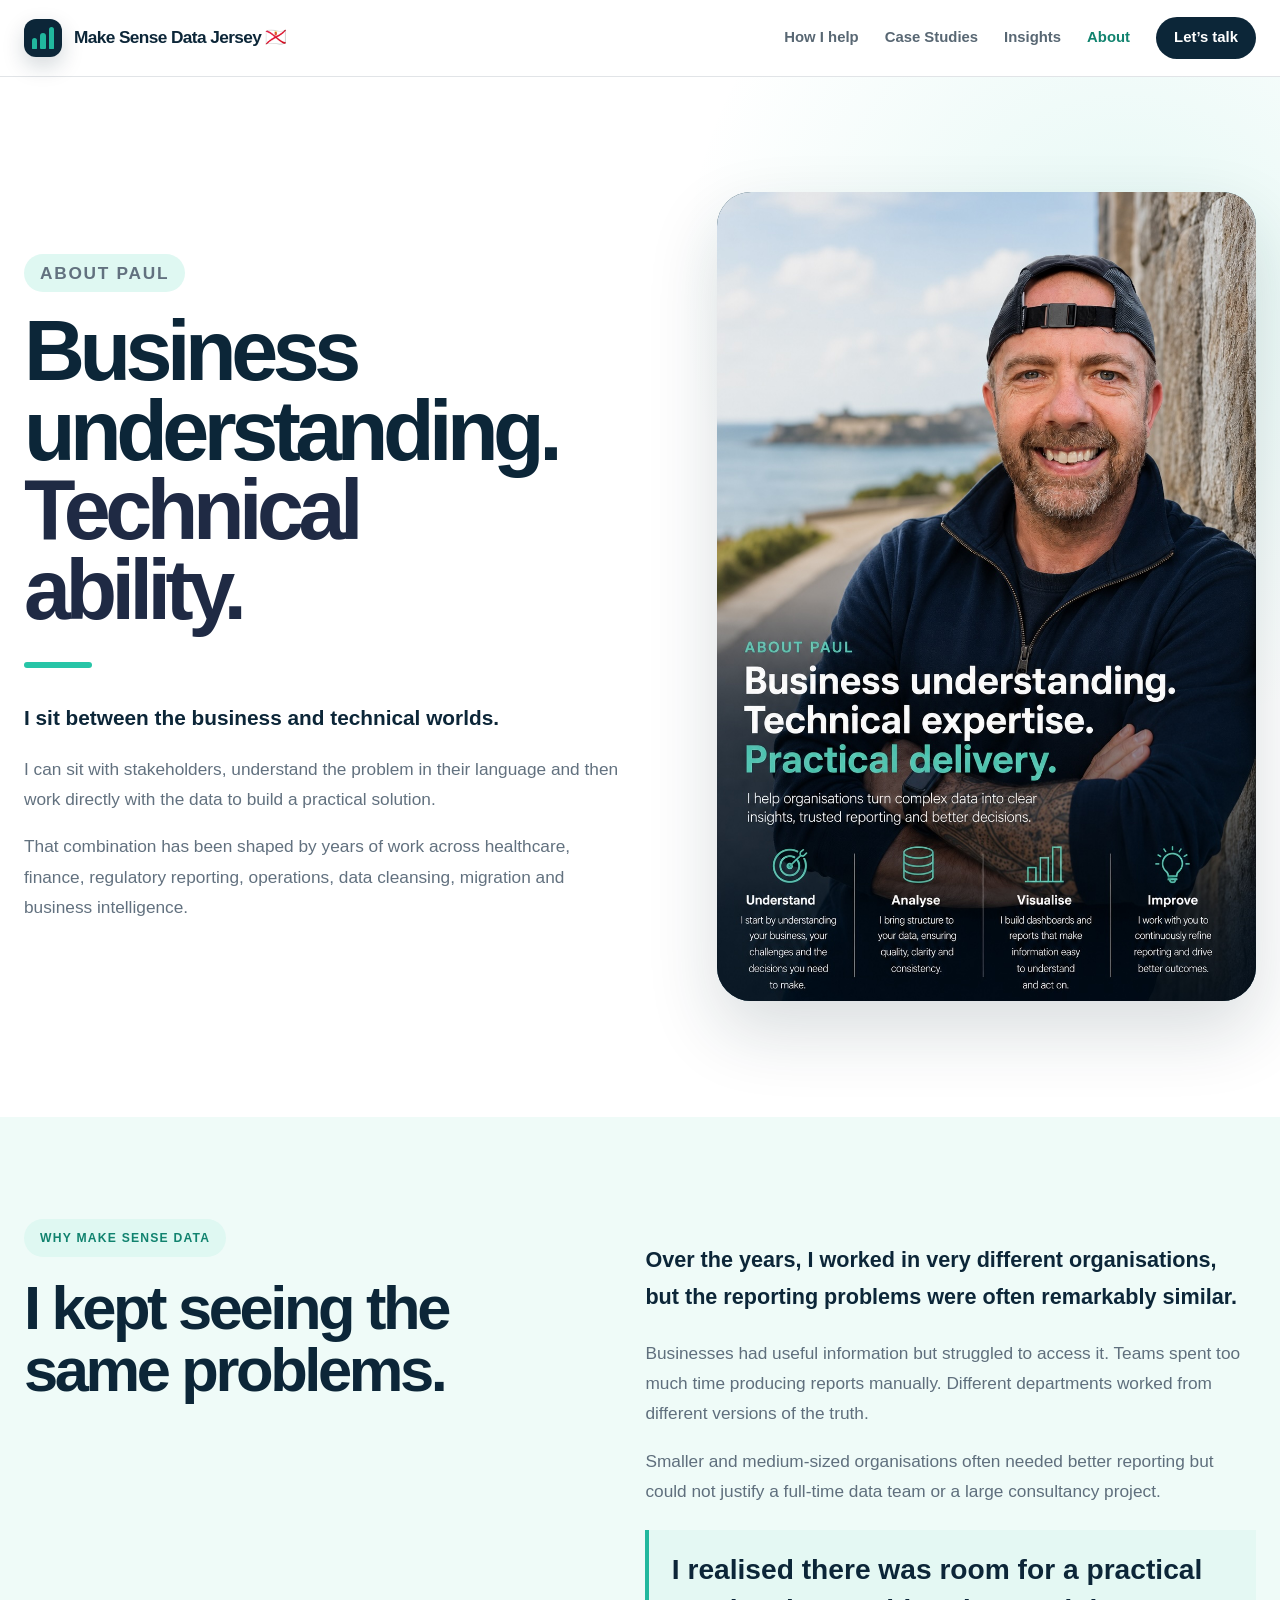
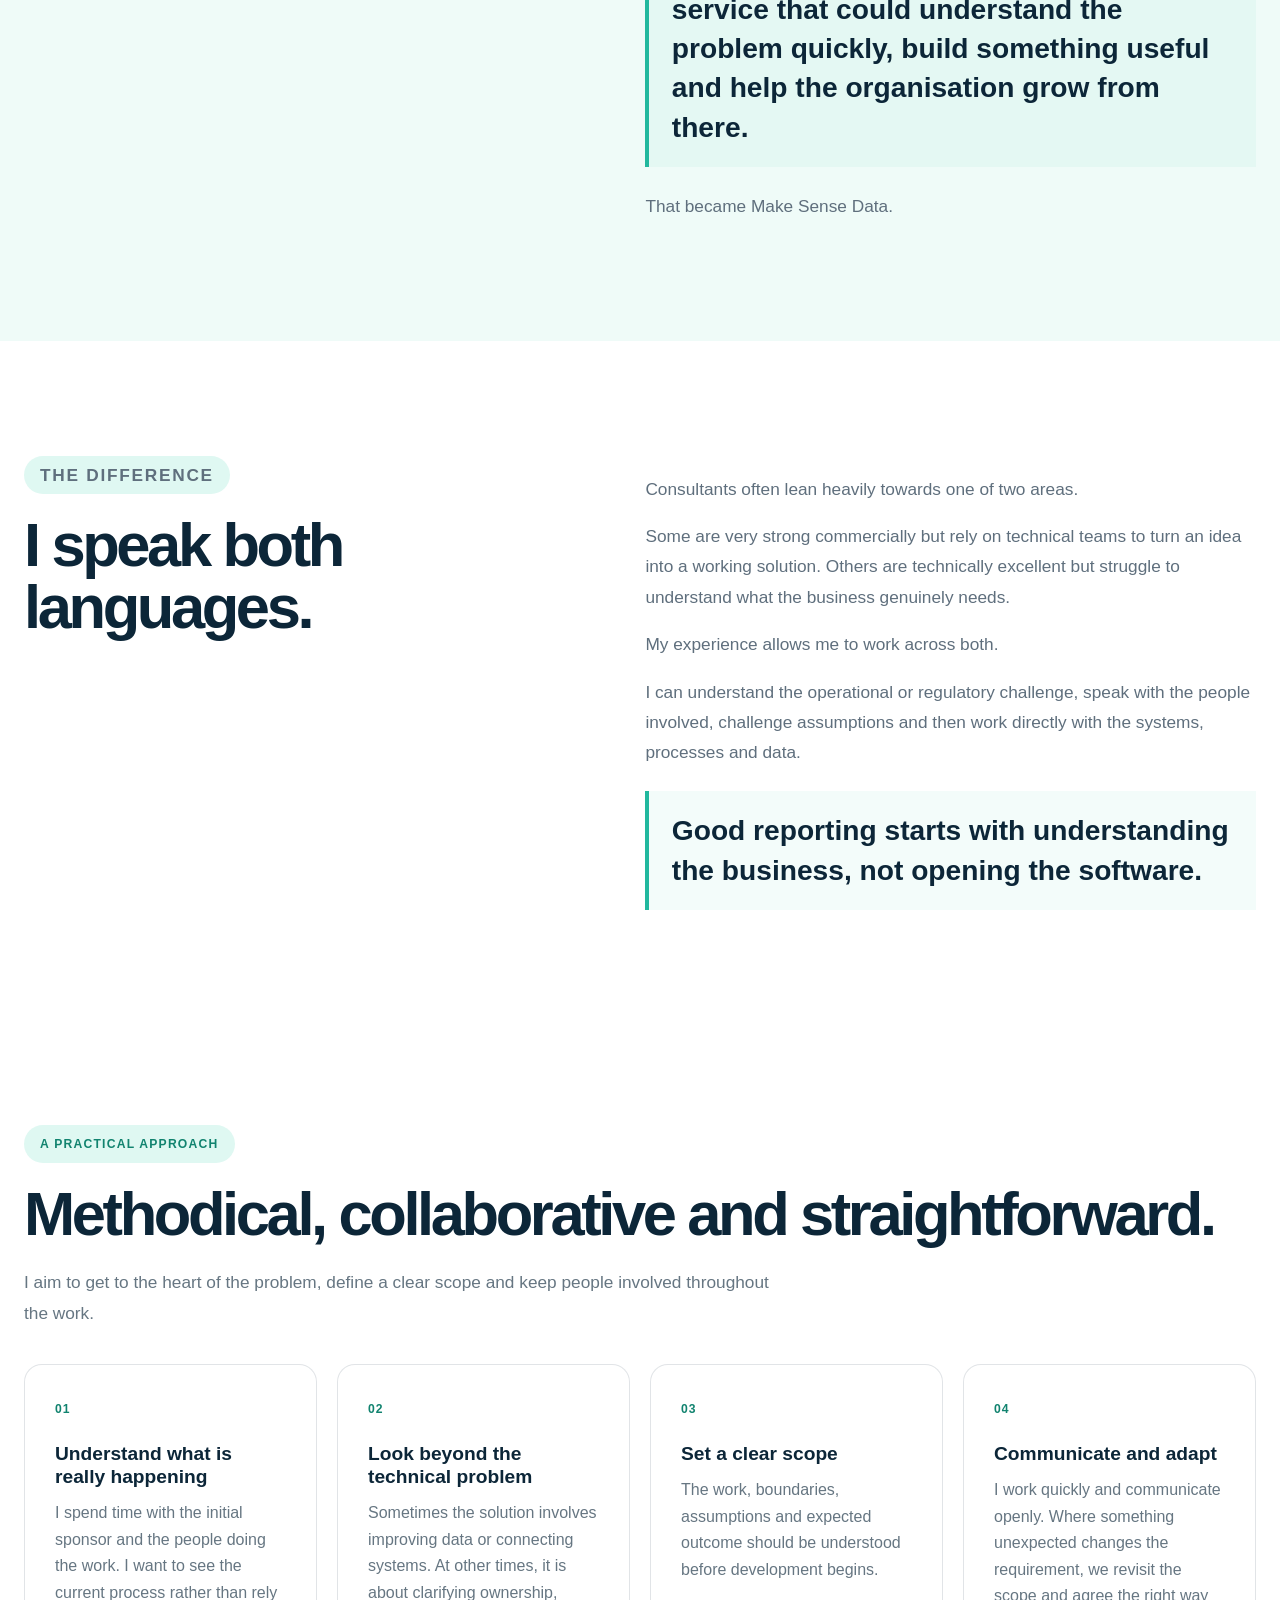
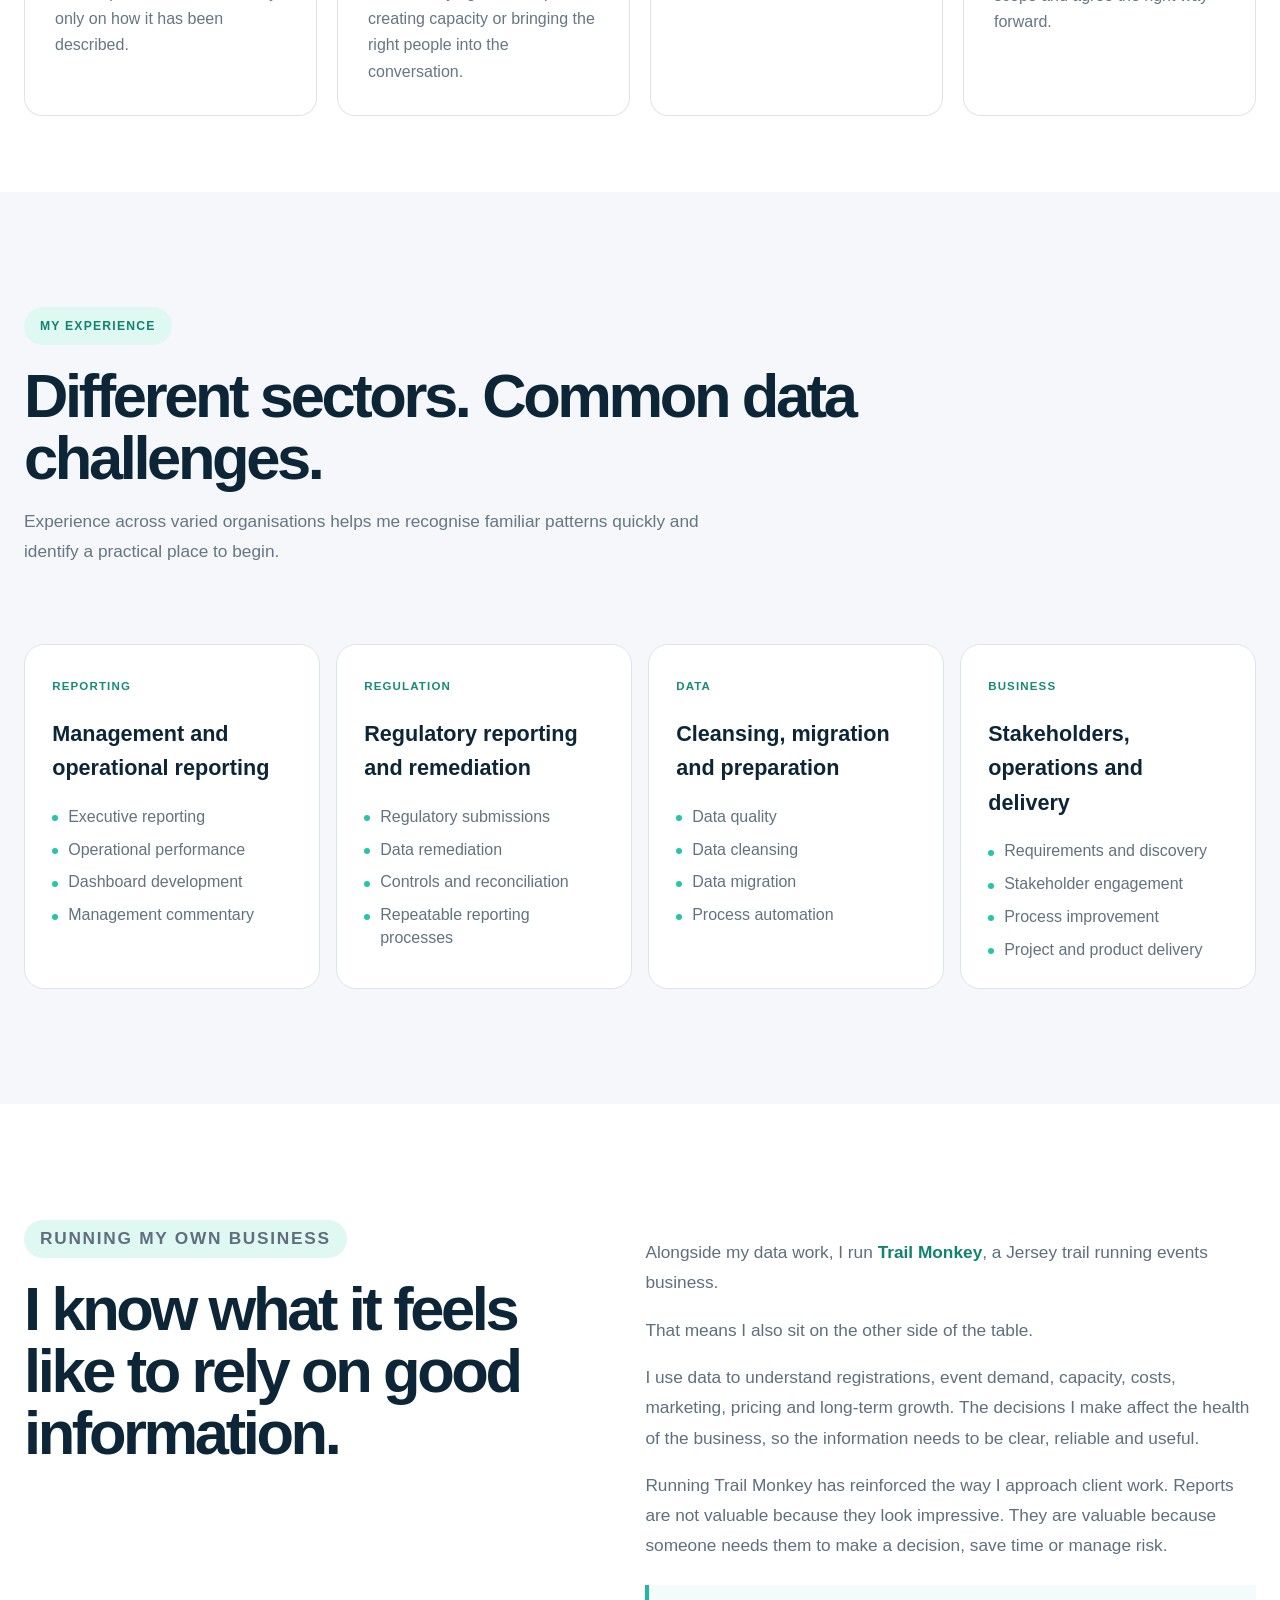
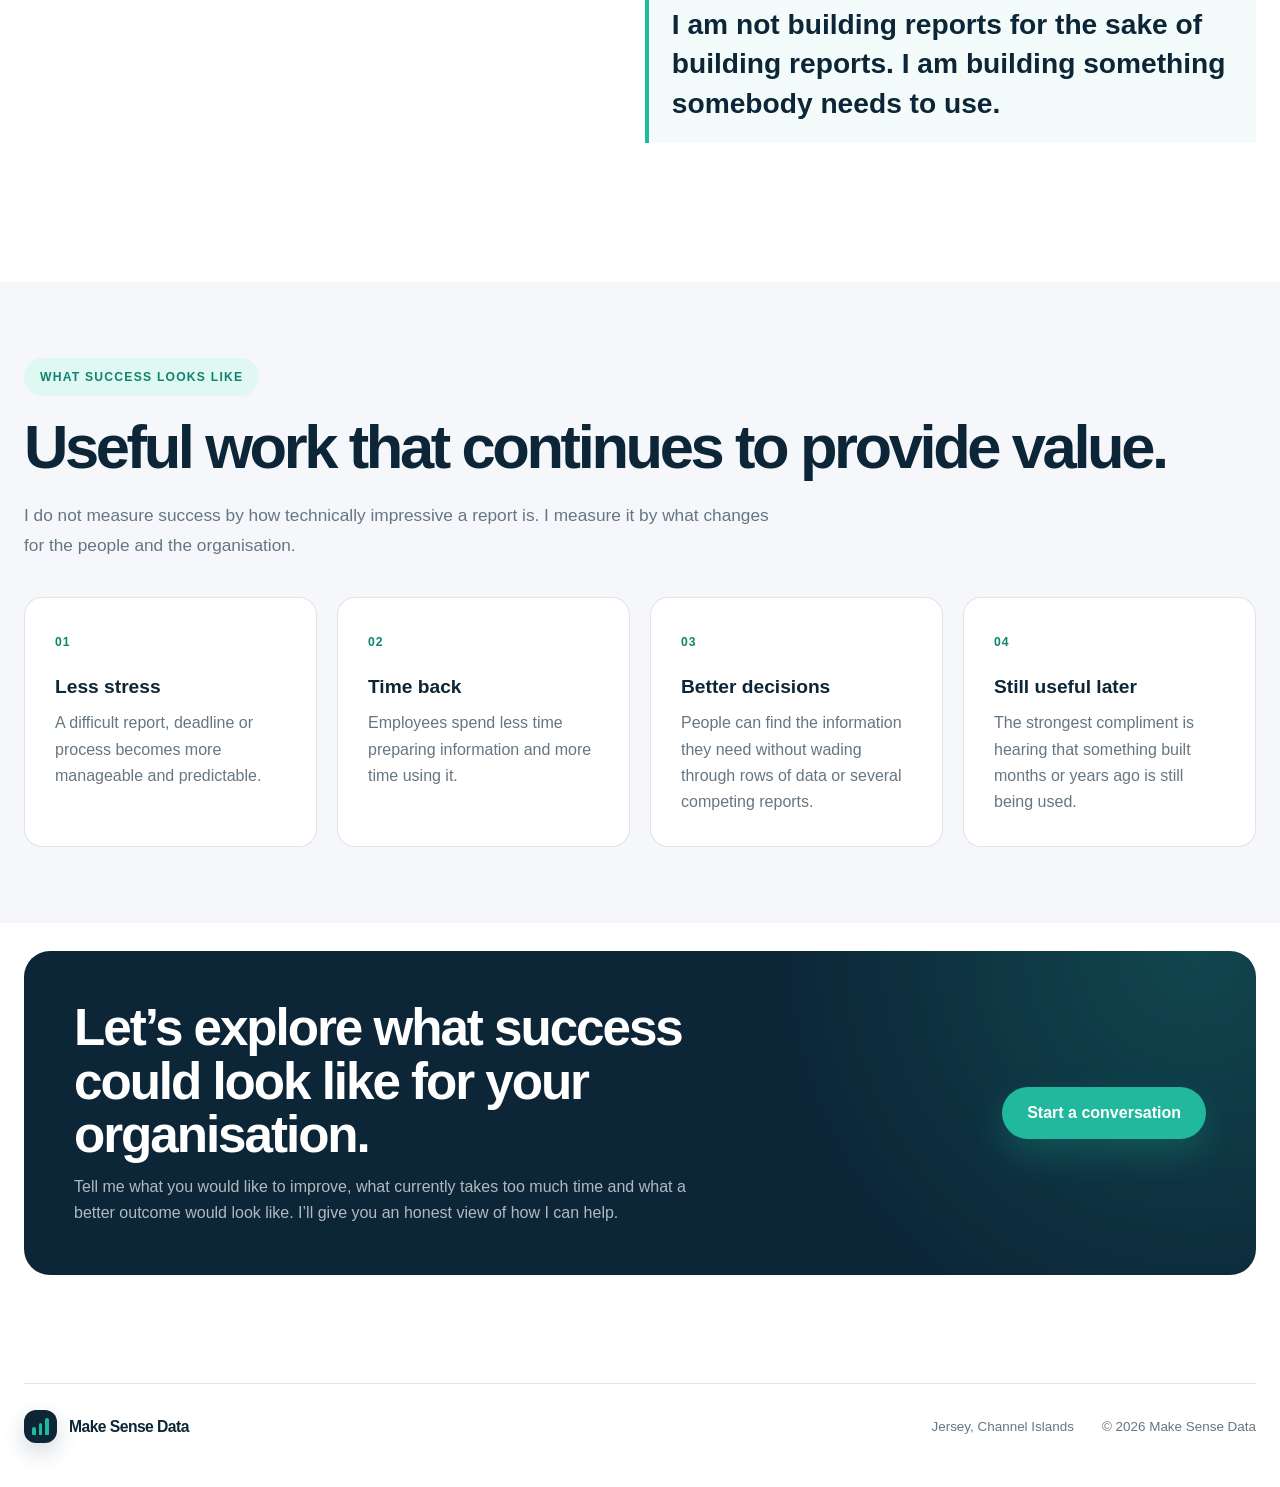
==== commit 93362663: "Update website" ====
--- a/about/index.html
+++ b/about/index.html
@@ -113,8 +113,8 @@
 
         <a href="../#services">How I help</a>
         <a href="../#work">Case Studies</a>
+        <a href="../#insights">Insights</a>
         <a href="./" aria-current="page">About</a>
-        <a href="../#insights">Insights</a>
         <a class="nav-cta" href="../#contact">Let’s talk</a>
 
       </nav>
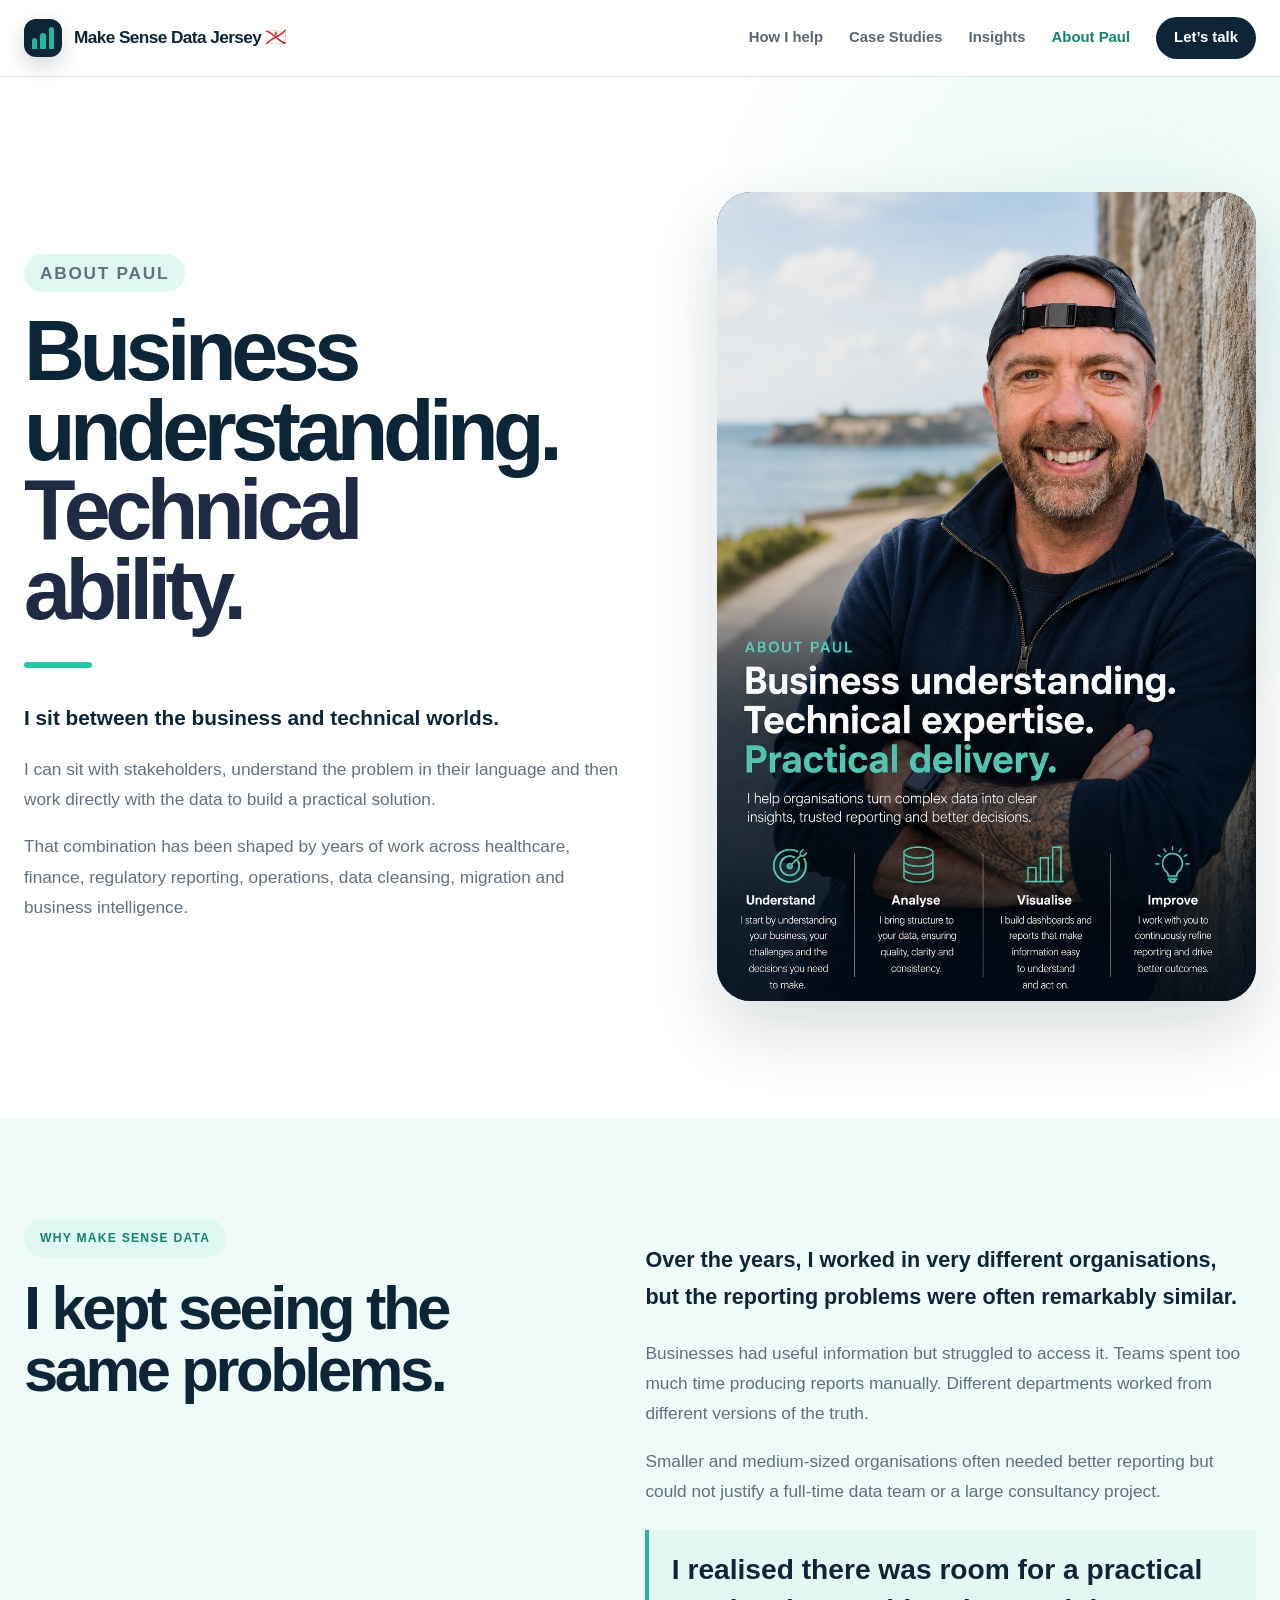
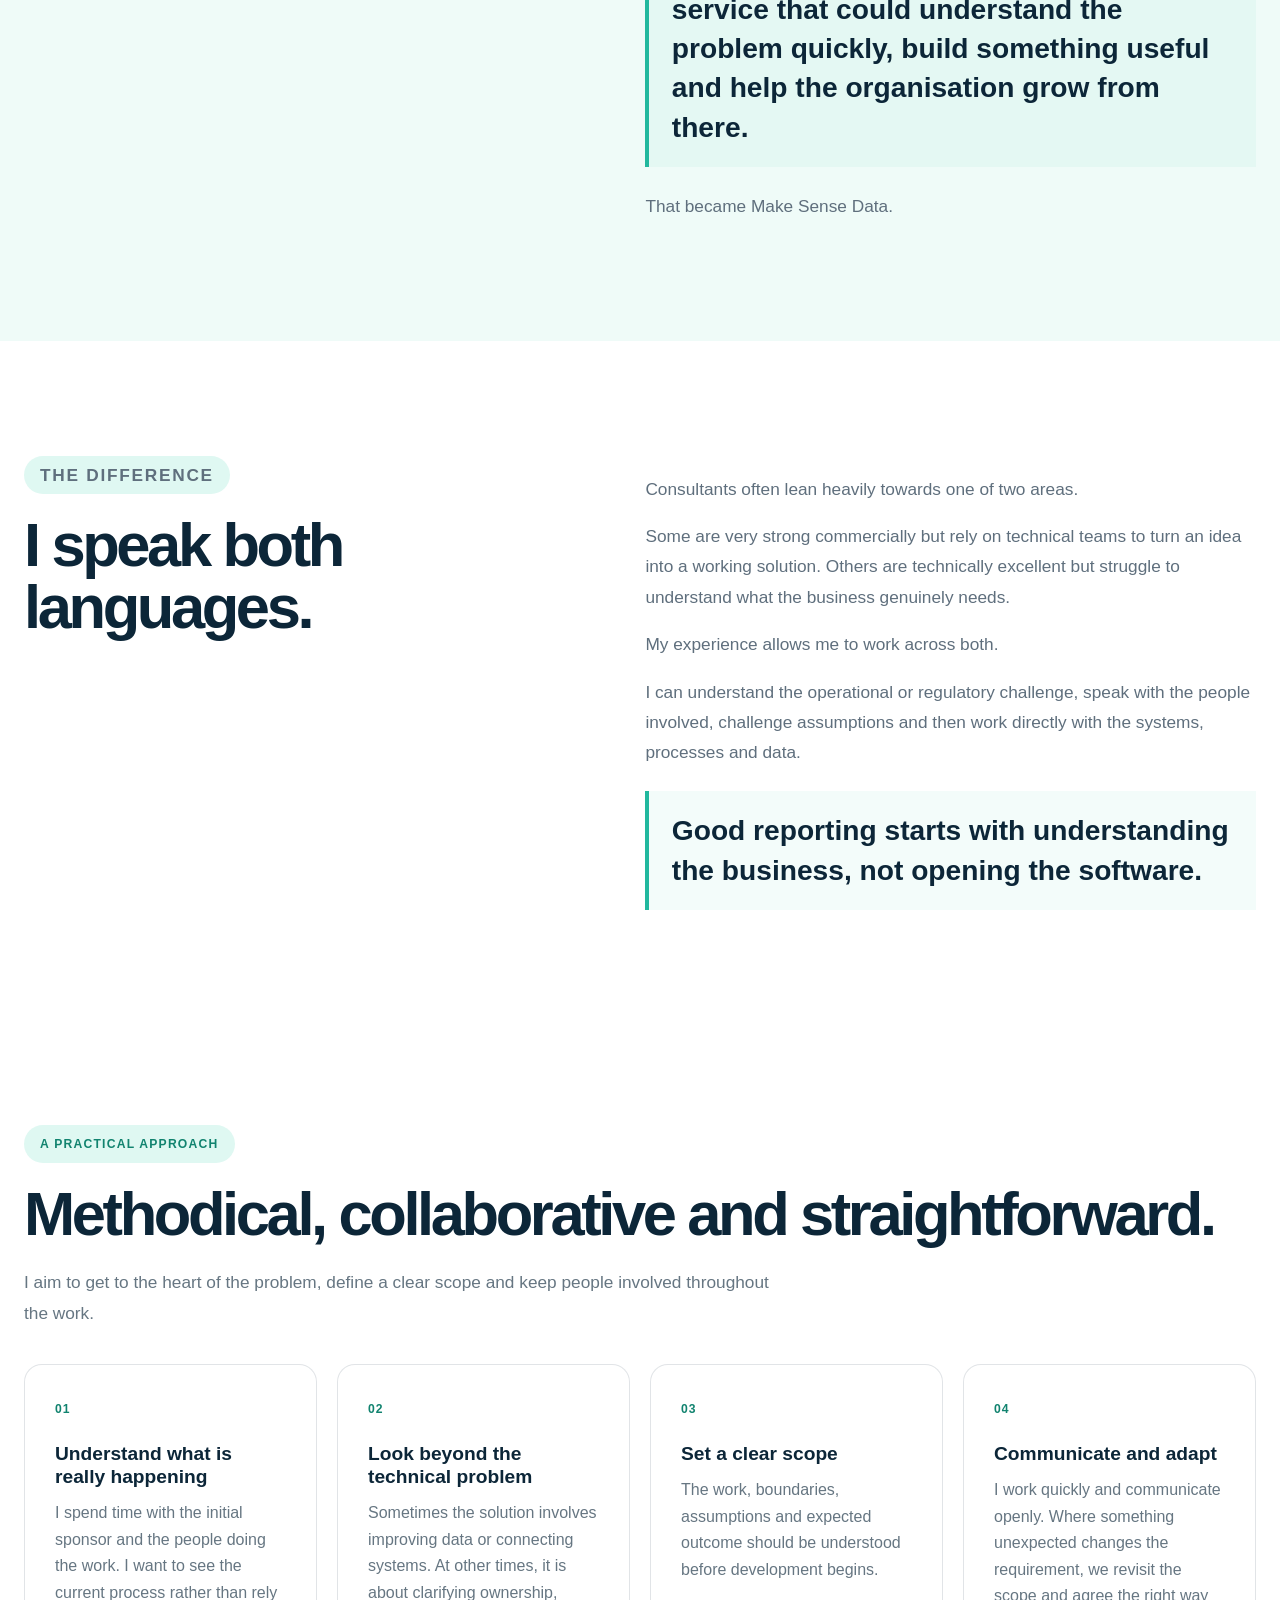
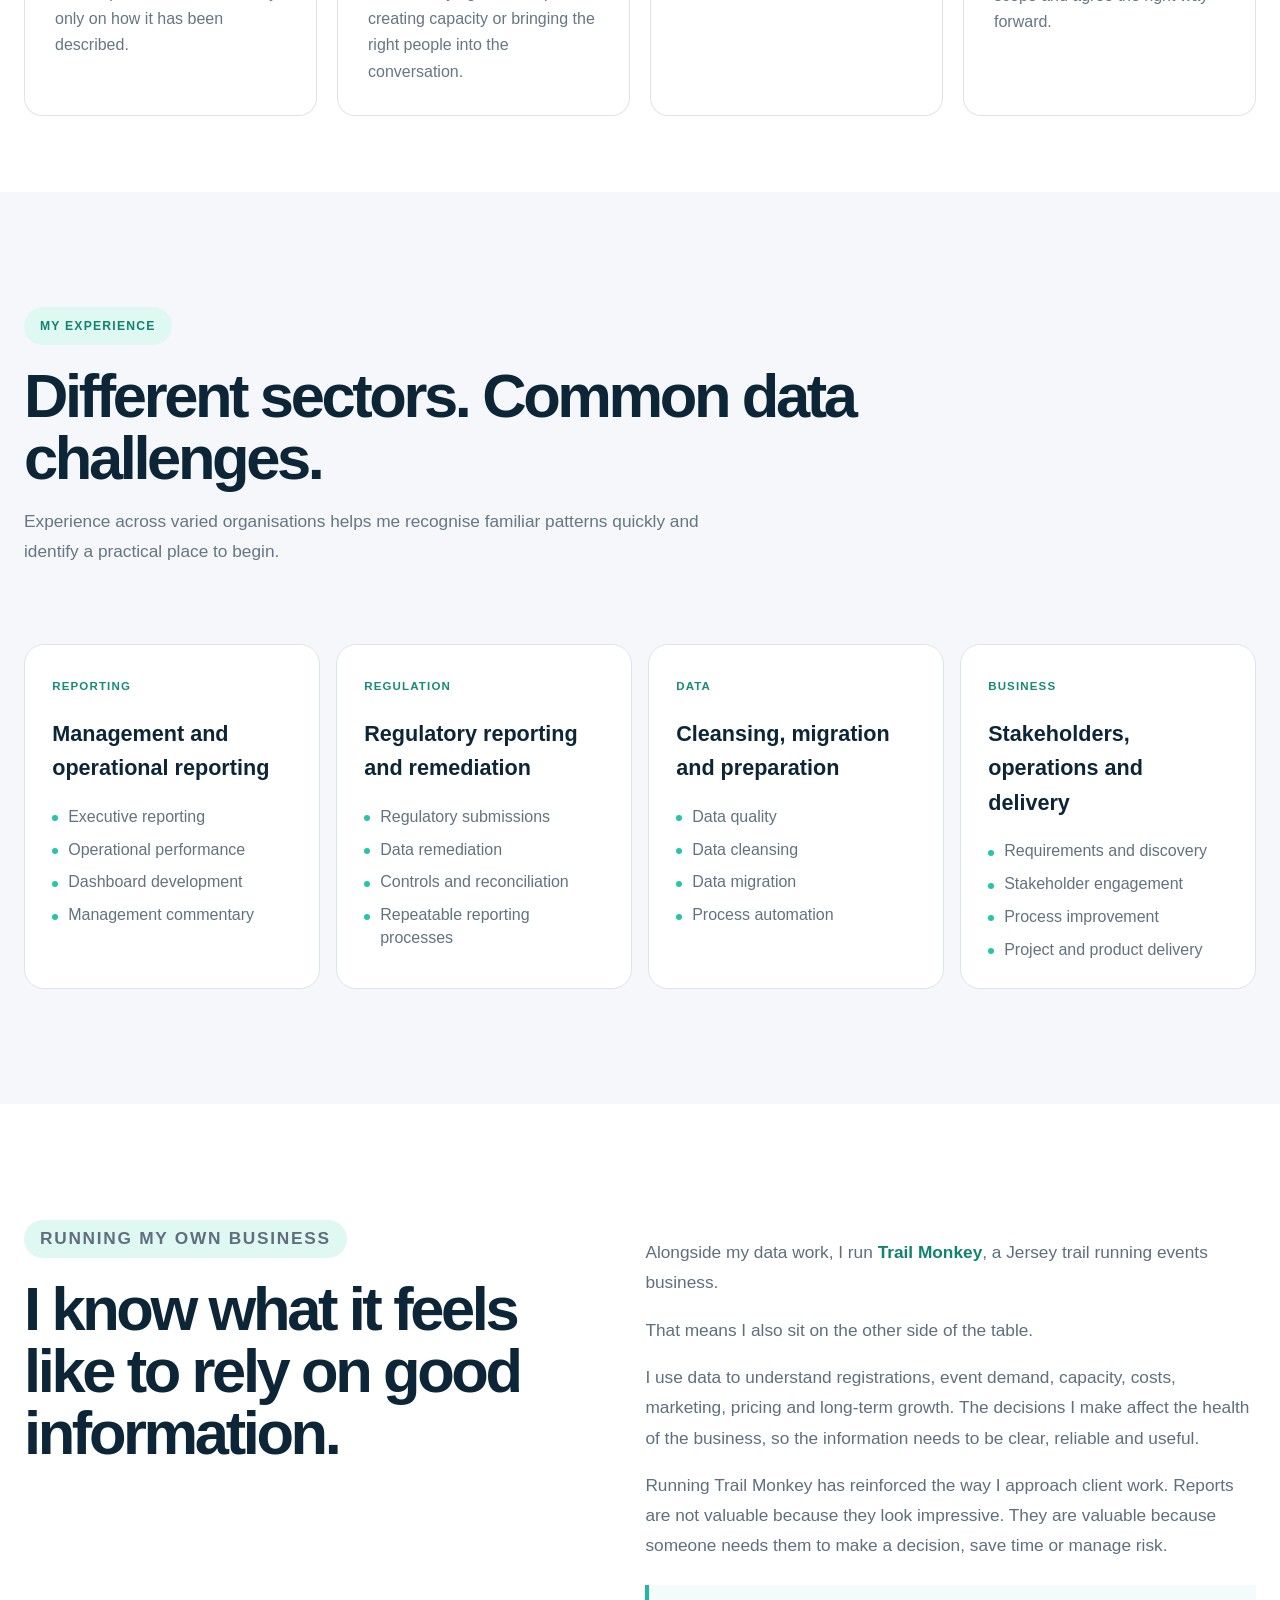
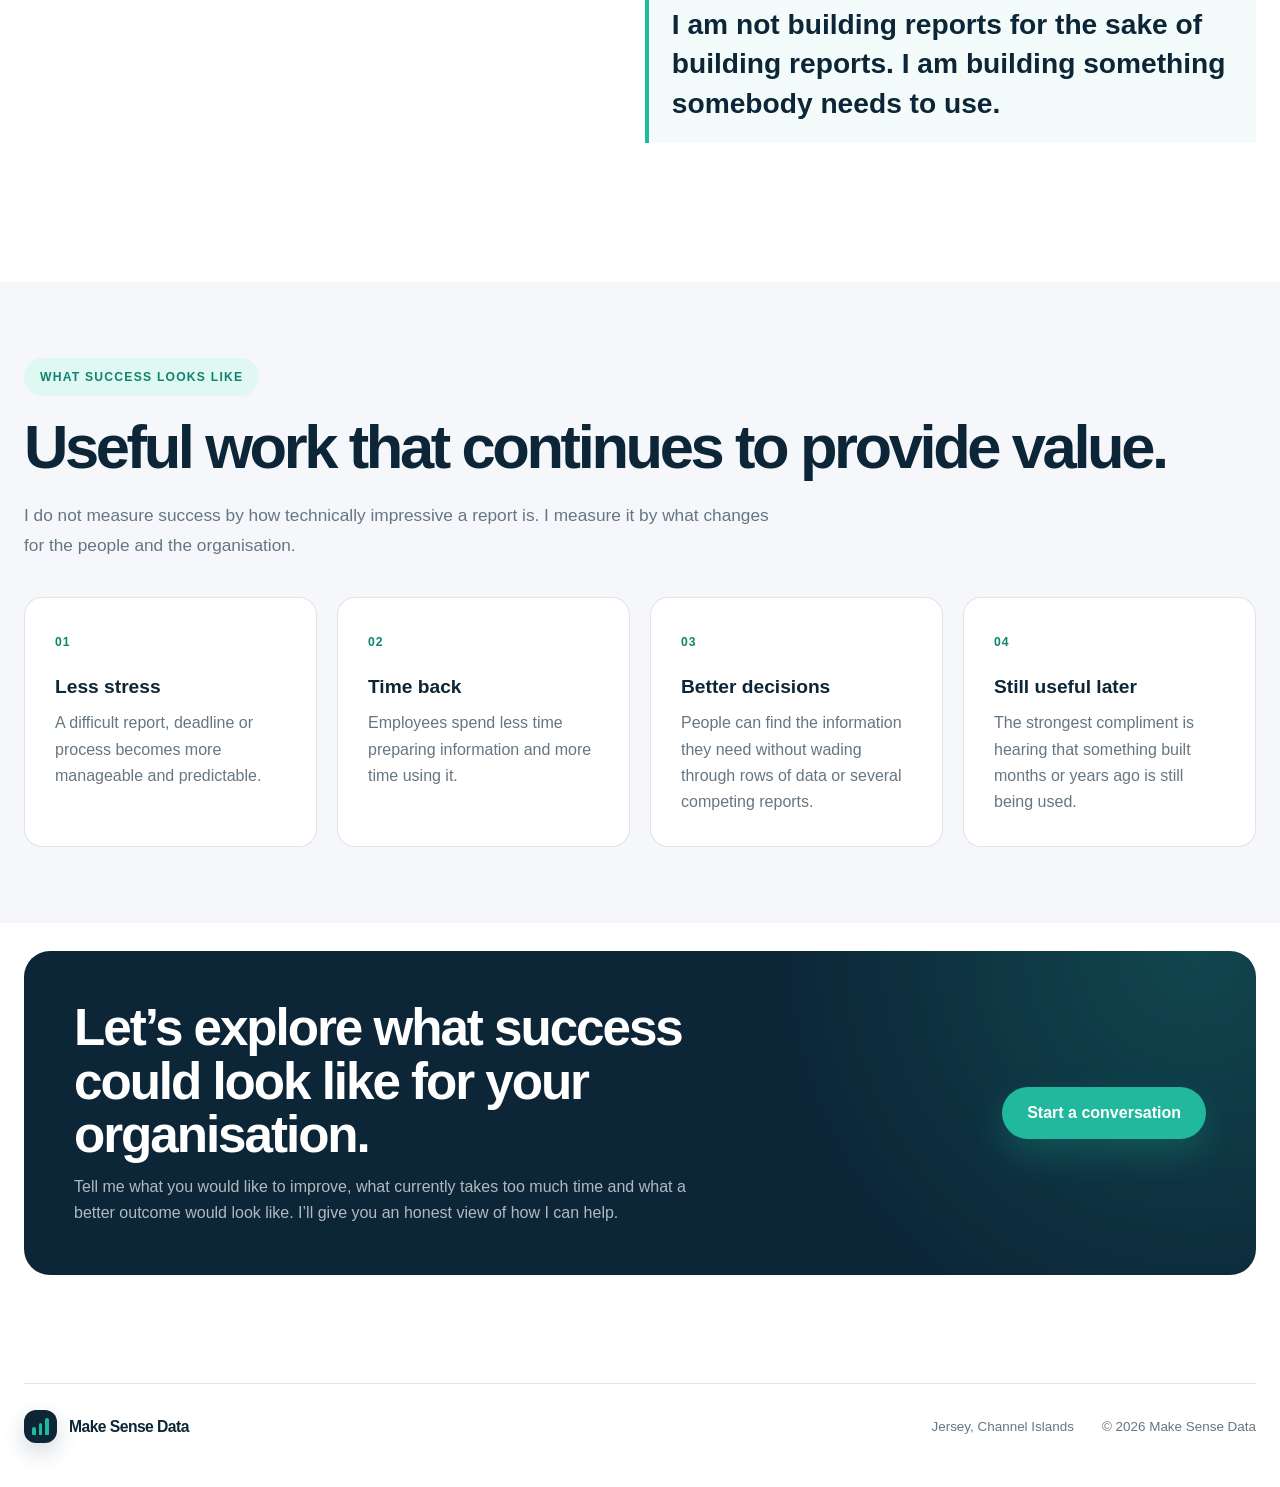
==== commit a3d619e6: "Update website" ====
--- a/about/index.html
+++ b/about/index.html
@@ -57,8 +57,8 @@
   }
   </script>
 
-  <link rel="stylesheet" href="../css/style.css">
-  <script src="../js/app.js" defer></script>
+  <link rel="stylesheet" href="../css/style.css?v=20260810-1">
+  <script src="../js/app.js?v=20260810-1" defer></script>
 
 </head>
 
@@ -114,7 +114,7 @@
         <a href="../#services">How I help</a>
         <a href="../#work">Case Studies</a>
         <a href="../#insights">Insights</a>
-        <a href="./" aria-current="page">About</a>
+        <a class="nav-about" href="./" aria-current="page">About Paul</a>
         <a class="nav-cta" href="../#contact">Let’s talk</a>
 
       </nav>
--- a/css/style.css
+++ b/css/style.css
@@ -388,7 +388,7 @@
 
   min-height:calc(100vh - 77px);
 
-  padding:76px 0 82px;
+  padding:68px 0 76px;
 
   display:flex;
   align-items:center;
@@ -435,10 +435,10 @@
   z-index:1;
 
   display:grid;
-  grid-template-columns:minmax(0,.92fr) minmax(560px,1.08fr);
+  grid-template-columns:minmax(420px,.82fr) minmax(600px,1.18fr);
   align-items:center;
 
-  gap:clamp(42px,5vw,76px);
+  gap:clamp(36px,4vw,64px);
 }
 
 .hero-copy{
@@ -446,14 +446,14 @@
 }
 
 .hero-title{
-  max-width:760px;
+  max-width:720px;
 
   margin:0 0 28px;
 
   color:var(--navy);
 
-  font-size:clamp(3.1rem,5.2vw,5.6rem);
-  line-height:.96;
+  font-size:clamp(3rem,4.45vw,5rem);
+  line-height:.98;
   letter-spacing:-.06em;
 }
 
@@ -512,7 +512,7 @@
     heroAccentIn
     .8s
     cubic-bezier(.22,1,.36,1)
-    1.35s
+    .62s
     forwards;
 }
 
@@ -521,7 +521,7 @@
     heroAccentIn
     .8s
     cubic-bezier(.22,1,.36,1)
-    2.05s
+    .88s
     forwards;
 }
 
@@ -530,7 +530,7 @@
     underline
     .7s
     cubic-bezier(.22,1,.36,1)
-    2.65s
+    1.2s
     forwards;
 }
 
@@ -652,31 +652,31 @@
 }
 
 body.hero-ready .hero .eyebrow{
-  animation:rise .75s cubic-bezier(.22,1,.36,1) .15s forwards;
+  animation:rise .65s cubic-bezier(.22,1,.36,1) .05s forwards;
 }
 
 body.hero-ready .hero-line-one{
-  animation:rise .9s cubic-bezier(.22,1,.36,1) .5s forwards;
+  animation:rise .72s cubic-bezier(.22,1,.36,1) .2s forwards;
 }
 
 body.hero-ready .hero-line-two{
-  animation:rise .9s cubic-bezier(.22,1,.36,1) 1.05s forwards;
+  animation:rise .72s cubic-bezier(.22,1,.36,1) .4s forwards;
 }
 
 body.hero-ready .hero-line-three{
-  animation:rise 1s cubic-bezier(.22,1,.36,1) 1.85s forwards;
+  animation:rise .78s cubic-bezier(.22,1,.36,1) .62s forwards;
 }
 
 body.hero-ready .hero .lead{
-  animation:rise .75s cubic-bezier(.22,1,.36,1) 2.75s forwards;
+  animation:rise .7s cubic-bezier(.22,1,.36,1) .92s forwards;
 }
 
 body.hero-ready .hero-actions{
-  animation:rise .7s cubic-bezier(.22,1,.36,1) 3.1s forwards;
+  animation:rise .65s cubic-bezier(.22,1,.36,1) 1.08s forwards;
 }
 
 body.hero-ready .capabilities{
-  animation:rise .7s cubic-bezier(.22,1,.36,1) 3.45s forwards;
+  animation:rise .65s cubic-bezier(.22,1,.36,1) 1.2s forwards;
 }
 
 body.hero-ready .align-char{
@@ -714,8 +714,8 @@
    ========================================================= */
 
 .hero-dashboard{
-  width:calc(100% + 7%);
-  margin-right:-7%;
+  width:calc(100% + 5%);
+  margin-right:-5%;
 
   opacity:0;
   filter:blur(8px);
@@ -732,7 +732,7 @@
     dashIn
     1.1s
     cubic-bezier(.22,1,.36,1)
-    3.95s
+    .42s
     forwards;
 }
 
@@ -1525,6 +1525,112 @@
 
 body.dashboard-active .source-cloud span:nth-child(5){
   animation-delay:.32s,1.87s;
+}
+
+
+/* LIGHTER HERO DASHBOARD */
+
+.dashboard-shell{
+  color:var(--navy);
+  border-color:rgba(12,38,56,.10);
+  background:
+    radial-gradient(
+      circle at 88% 8%,
+      rgba(33,184,158,.16),
+      transparent 30%
+    ),
+    linear-gradient(145deg,#f7fbfa,#e8f5f2);
+  box-shadow:
+    0 24px 60px rgba(12,38,56,.14),
+    0 8px 20px rgba(33,184,158,.07);
+}
+
+.dashboard-shell::before{
+  border-color:rgba(12,38,56,.06);
+}
+
+.dashboard-toolbar small{
+  color:var(--muted);
+}
+
+.dashboard-toolbar strong{
+  color:var(--navy);
+}
+
+.live-status{
+  border-color:rgba(20,117,119,.14);
+  color:var(--teal-dark);
+  background:rgba(33,184,158,.10);
+}
+
+.dashboard-shell .kpi-card,
+.dashboard-shell .chart-panel,
+.dashboard-shell .donut-panel,
+.dashboard-shell .quality-panel{
+  border-color:rgba(12,38,56,.09);
+  background:rgba(255,255,255,.78);
+  box-shadow:0 8px 22px rgba(12,38,56,.05);
+}
+
+.dashboard-shell .kpi-card > span,
+.dashboard-shell .panel-heading span{
+  color:var(--muted);
+}
+
+.dashboard-shell .kpi-card > strong,
+.dashboard-shell .kpi-card .metric-number,
+.dashboard-shell .kpi-card .metric-verify,
+.dashboard-shell .kpi-card .metric-words,
+.dashboard-shell .panel-heading strong,
+.dashboard-shell .principles-panel > div strong{
+  color:var(--navy);
+}
+
+.dashboard-shell .kpi-card > small{
+  color:var(--teal-dark);
+}
+
+.dashboard-shell .panel-pill{
+  border-color:rgba(20,117,119,.16);
+  color:var(--teal-dark);
+  background:var(--teal-soft);
+}
+
+.dashboard-shell .grid-lines line{
+  stroke:rgba(12,38,56,.09);
+}
+
+.dashboard-shell .chart-dots circle{
+  fill:#f7fbfa;
+}
+
+.dashboard-shell .chart-labels,
+.dashboard-shell .process-labels span:nth-child(1){
+  color:var(--muted);
+}
+
+.dashboard-shell .source-cloud span{
+  border-color:rgba(12,38,56,.10);
+  color:#536672;
+  background:rgba(255,255,255,.84);
+}
+
+.dashboard-shell .donut::before{
+  background:#f7fbfa;
+}
+
+.dashboard-shell .donut strong{
+  color:var(--navy);
+}
+
+.dashboard-shell .donut span,
+.dashboard-shell .legend,
+.dashboard-shell .principle-list{
+  color:var(--muted);
+}
+
+.dashboard-shell .principle-list li::before{
+  box-shadow:0 0 0 4px rgba(12,38,56,.04);
 }
 
 
@@ -2746,6 +2852,110 @@
   margin-bottom:32px;
 }
 
+.report-guide{
+  margin:0 0 28px;
+  padding:26px;
+
+  overflow:hidden;
+
+  border-radius:20px;
+
+  color:var(--white);
+  background:
+    radial-gradient(
+      circle at 92% 10%,
+      rgba(33,184,158,.20),
+      transparent 30%
+    ),
+    linear-gradient(135deg,#0b2a3c,#104451);
+}
+
+.report-guide-title{
+  margin:0 0 22px;
+
+  color:#82e5d3;
+
+  font-size:.75rem;
+  font-weight:900;
+  letter-spacing:.1em;
+  text-transform:uppercase;
+}
+
+.report-guide ol{
+  position:relative;
+
+  margin:0;
+  padding:0;
+
+  display:grid;
+  grid-template-columns:repeat(4,minmax(0,1fr));
+
+  gap:18px;
+
+  list-style:none;
+}
+
+.report-guide ol::before{
+  content:"";
+
+  position:absolute;
+
+  top:18px;
+  left:22px;
+  right:22px;
+
+  height:1px;
+
+  background:rgba(130,229,211,.24);
+}
+
+.report-guide li{
+  position:relative;
+  z-index:1;
+
+  min-width:0;
+}
+
+.report-guide li > span{
+  width:36px;
+  height:36px;
+
+  display:grid;
+  place-items:center;
+
+  margin-bottom:16px;
+
+  border:1px solid rgba(130,229,211,.38);
+  border-radius:50%;
+
+  color:var(--navy);
+  background:#82e5d3;
+
+  font-size:.67rem;
+  font-weight:900;
+  letter-spacing:.06em;
+}
+
+.report-guide strong{
+  display:block;
+
+  margin-bottom:7px;
+
+  color:var(--white);
+
+  font-size:.96rem;
+  line-height:1.25;
+}
+
+.report-guide li p{
+  margin:0;
+
+  color:rgba(255,255,255,.66);
+
+  font-size:.82rem;
+  line-height:1.55;
+}
+
 .powerbi-embed{
   position:relative;
 
@@ -4530,13 +4740,56 @@
     min-height:0;
   }
 
+  .report-guide ol{
+    grid-template-columns:repeat(2,minmax(0,1fr));
+    row-gap:26px;
+  }
+
+  .report-guide ol::before{
+    display:none;
+  }
+
 }
 
 
 @media(max-width:860px){
 
   .menu-toggle{
-    display:block;
+    position:relative;
+
+    width:auto;
+    min-width:84px;
+    padding:0 14px;
+
+    display:flex;
+    align-items:center;
+    justify-content:flex-start;
+    gap:10px;
+
+    color:var(--navy);
+
+    font:inherit;
+    font-size:.82rem;
+    font-weight:800;
+  }
+
+  .menu-toggle::before{
+    content:"Menu";
+  }
+
+  .menu-toggle span{
+    position:absolute;
+    right:13px;
+    width:16px;
+    margin:0;
+  }
+
+  .menu-toggle span:first-child{
+    transform:translateY(-4px);
+  }
+
+  .menu-toggle span:last-child{
+    transform:translateY(4px);
   }
 
   .main-nav{
@@ -4566,6 +4819,29 @@
 
   .main-nav a{
     padding:11px 10px;
+  }
+
+  .main-nav .nav-about{
+    margin:4px 0;
+    padding:15px 16px;
+
+    border:1px solid rgba(37,190,164,.35);
+    border-radius:13px;
+
+    color:var(--navy);
+    background:var(--teal-soft);
+  }
+
+  .main-nav .nav-about::after{
+    content:"Meet the person behind Make Sense Data";
+
+    display:block;
+    margin-top:3px;
+
+    color:#687987;
+
+    font-size:.76rem;
+    font-weight:600;
   }
 
   .main-nav .nav-cta{
@@ -4751,6 +5027,24 @@
 
   .capability-grid{
     grid-template-columns:1fr;
+  }
+
+  .report-guide{
+    padding:22px;
+  }
+
+  .report-guide ol{
+    grid-template-columns:1fr;
+  }
+
+  .report-guide li{
+    display:grid;
+    grid-template-columns:36px minmax(0,1fr);
+    gap:14px;
+  }
+
+  .report-guide li > span{
+    margin:0;
   }
 
   .powerbi-embed{
@@ -4949,6 +5243,239 @@
 }
 
 
+}
+
+
+/* =========================================================
+   CASE STUDY ROTATING SHOWCASE
+   ========================================================= */
+
+.case-browser{
+  grid-template-columns:minmax(260px,.48fr) minmax(0,1.52fr);
+  min-height:620px;
+}
+
+.case-browser-feature{
+  min-height:620px;
+  padding:34px;
+  align-items:stretch;
+}
+
+.case-browser-feature .case-browser-copy{
+  display:none !important;
+}
+
+.case-browser-menu{
+  width:100%;
+  display:grid;
+  align-content:center;
+  gap:12px;
+}
+
+.case-browser-menu button{
+  position:relative;
+  width:100%;
+  padding:20px 20px 20px 62px;
+  display:grid;
+  gap:4px;
+  border:1px solid var(--line);
+  border-radius:16px;
+  color:var(--navy);
+  background:var(--surface);
+  text-align:left;
+  cursor:pointer;
+  transition:
+    color .25s ease,
+    border-color .25s ease,
+    background .25s ease,
+    transform .25s ease;
+}
+
+.case-browser-menu button:hover,
+.case-browser-menu button:focus-visible{
+  border-color:rgba(33,184,158,.55);
+  transform:translateX(4px);
+}
+
+.case-browser-menu button.is-active{
+  border-color:var(--teal);
+  color:var(--white);
+  background:var(--navy);
+}
+
+.case-browser-menu button > span{
+  position:absolute;
+  top:22px;
+  left:20px;
+  color:var(--teal-dark);
+  font-size:.72rem;
+  font-weight:900;
+  letter-spacing:.08em;
+}
+
+.case-browser-menu button.is-active > span{
+  color:#79e3d0;
+}
+
+.case-browser-menu strong{
+  font-size:1rem;
+  line-height:1.15;
+}
+
+.case-browser-menu small{
+  color:var(--muted);
+  font-size:.77rem;
+  line-height:1.4;
+}
+
+.case-browser-menu button.is-active small{
+  color:rgba(255,255,255,.65);
+}
+
+.case-browser-panel{
+  min-height:620px;
+  padding:46px;
+}
+
+.case-browser-cards{
+  height:100%;
+  min-height:528px;
+  display:block;
+}
+
+.case-browser-card,
+.case-browser-card.is-active{
+  position:absolute;
+  inset:0;
+  min-height:0;
+  padding:34px;
+  opacity:0;
+  visibility:hidden;
+  transform:translateY(12px);
+  pointer-events:none;
+}
+
+.case-browser-card.is-active{
+  display:grid;
+  grid-template-columns:minmax(260px,1.1fr) minmax(220px,.9fr);
+  grid-template-rows:auto auto auto 1fr auto;
+  column-gap:36px;
+  opacity:1;
+  visibility:visible;
+  transform:none;
+  pointer-events:auto;
+  animation:caseBrowserCopyIn .45s cubic-bezier(.22,1,.36,1);
+}
+
+.case-browser-card.is-active .case-card-status{
+  grid-column:1;
+  grid-row:1;
+  align-self:start;
+}
+
+.case-browser-card.is-active .case-card-image{
+  grid-column:1;
+  grid-row:2 / 6;
+  aspect-ratio:auto;
+  height:100%;
+  min-height:390px;
+}
+
+.case-browser-card.is-active .case-card-type,
+.case-browser-card.is-active h3,
+.case-browser-card.is-active > p:not(.case-card-type),
+.case-browser-card.is-active .case-card-link{
+  grid-column:2;
+}
+
+.case-browser-card.is-active .case-card-type{
+  grid-row:1;
+  margin-top:2px;
+}
+
+.case-browser-card.is-active h3{
+  grid-row:2;
+  margin-top:24px;
+  font-size:clamp(1.8rem,2.8vw,2.8rem);
+}
+
+.case-browser-card.is-active > p:not(.case-card-type){
+  grid-row:3;
+  font-size:1rem;
+  line-height:1.7;
+}
+
+.case-browser-card.is-active .case-card-link{
+  grid-row:5;
+  align-self:end;
+  font-size:.95rem;
+}
+
+.case-browser-arrow,
+.case-browser-dots{
+  display:none;
+}
+
+@media(max-width:900px){
+  .case-browser{
+    grid-template-columns:1fr;
+  }
+
+  .case-browser-feature{
+    min-height:0;
+    padding:28px;
+  }
+
+  .case-browser-menu{
+    grid-template-columns:repeat(2,minmax(0,1fr));
+  }
+
+  .case-browser-menu button:hover,
+  .case-browser-menu button:focus-visible{
+    transform:translateY(-2px);
+  }
+}
+
+@media(max-width:620px){
+  .case-browser-menu{
+    grid-template-columns:1fr;
+  }
+
+  .case-browser-panel{
+    min-height:690px;
+    padding:22px;
+  }
+
+  .case-browser-cards{
+    min-height:646px;
+  }
+
+  .case-browser-card.is-active{
+    grid-template-columns:1fr;
+    grid-template-rows:auto 250px auto auto 1fr;
+    gap:0;
+    padding:22px;
+  }
+
+  .case-browser-card.is-active .case-card-status,
+  .case-browser-card.is-active .case-card-image,
+  .case-browser-card.is-active .case-card-type,
+  .case-browser-card.is-active h3,
+  .case-browser-card.is-active > p:not(.case-card-type),
+  .case-browser-card.is-active .case-card-link{
+    grid-column:1;
+  }
+
+  .case-browser-card.is-active .case-card-status{ grid-row:1; }
+  .case-browser-card.is-active .case-card-image{
+    grid-row:2;
+    min-height:0;
+    margin-top:8px;
+  }
+  .case-browser-card.is-active .case-card-type{ grid-row:3; margin-top:18px; }
+  .case-browser-card.is-active h3{ grid-row:4; margin-top:12px; }
+  .case-browser-card.is-active > p:not(.case-card-type){ grid-row:5; }
+  .case-browser-card.is-active .case-card-link{ grid-row:6; }
 }
 
 
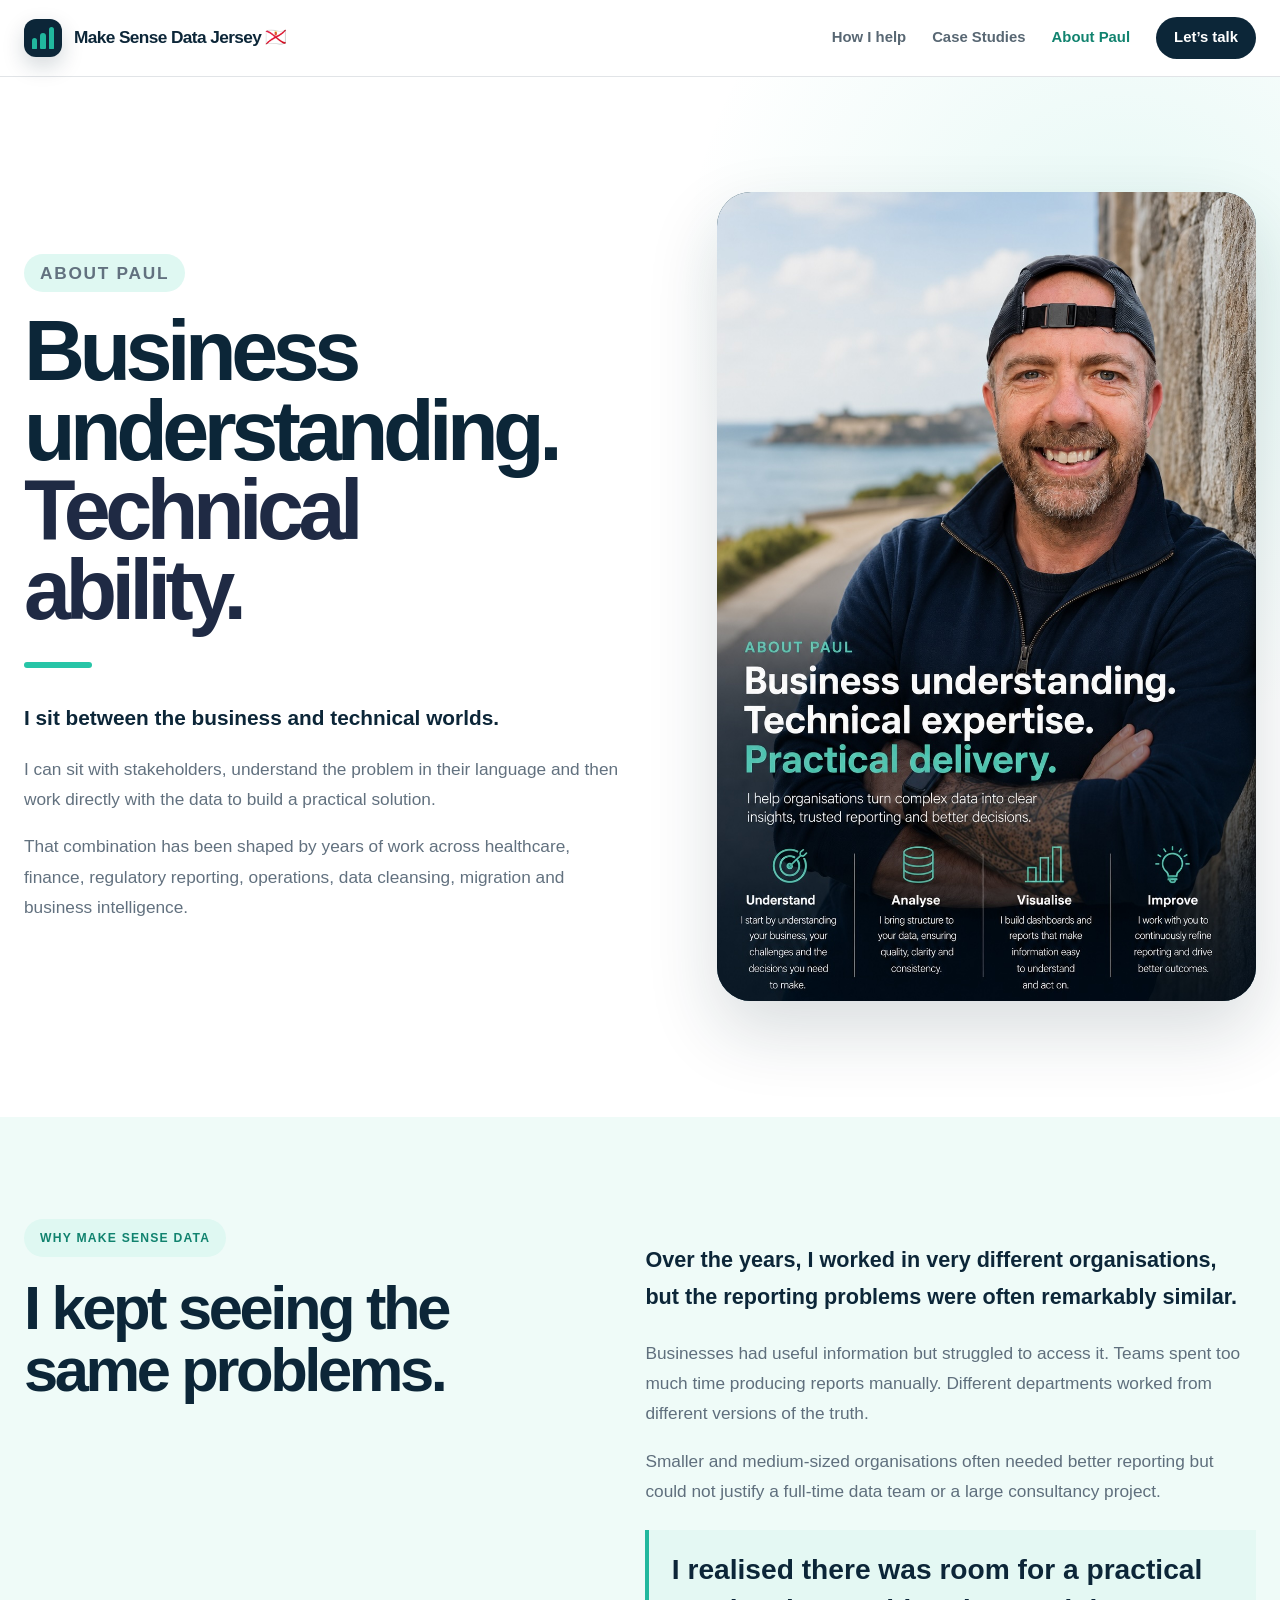
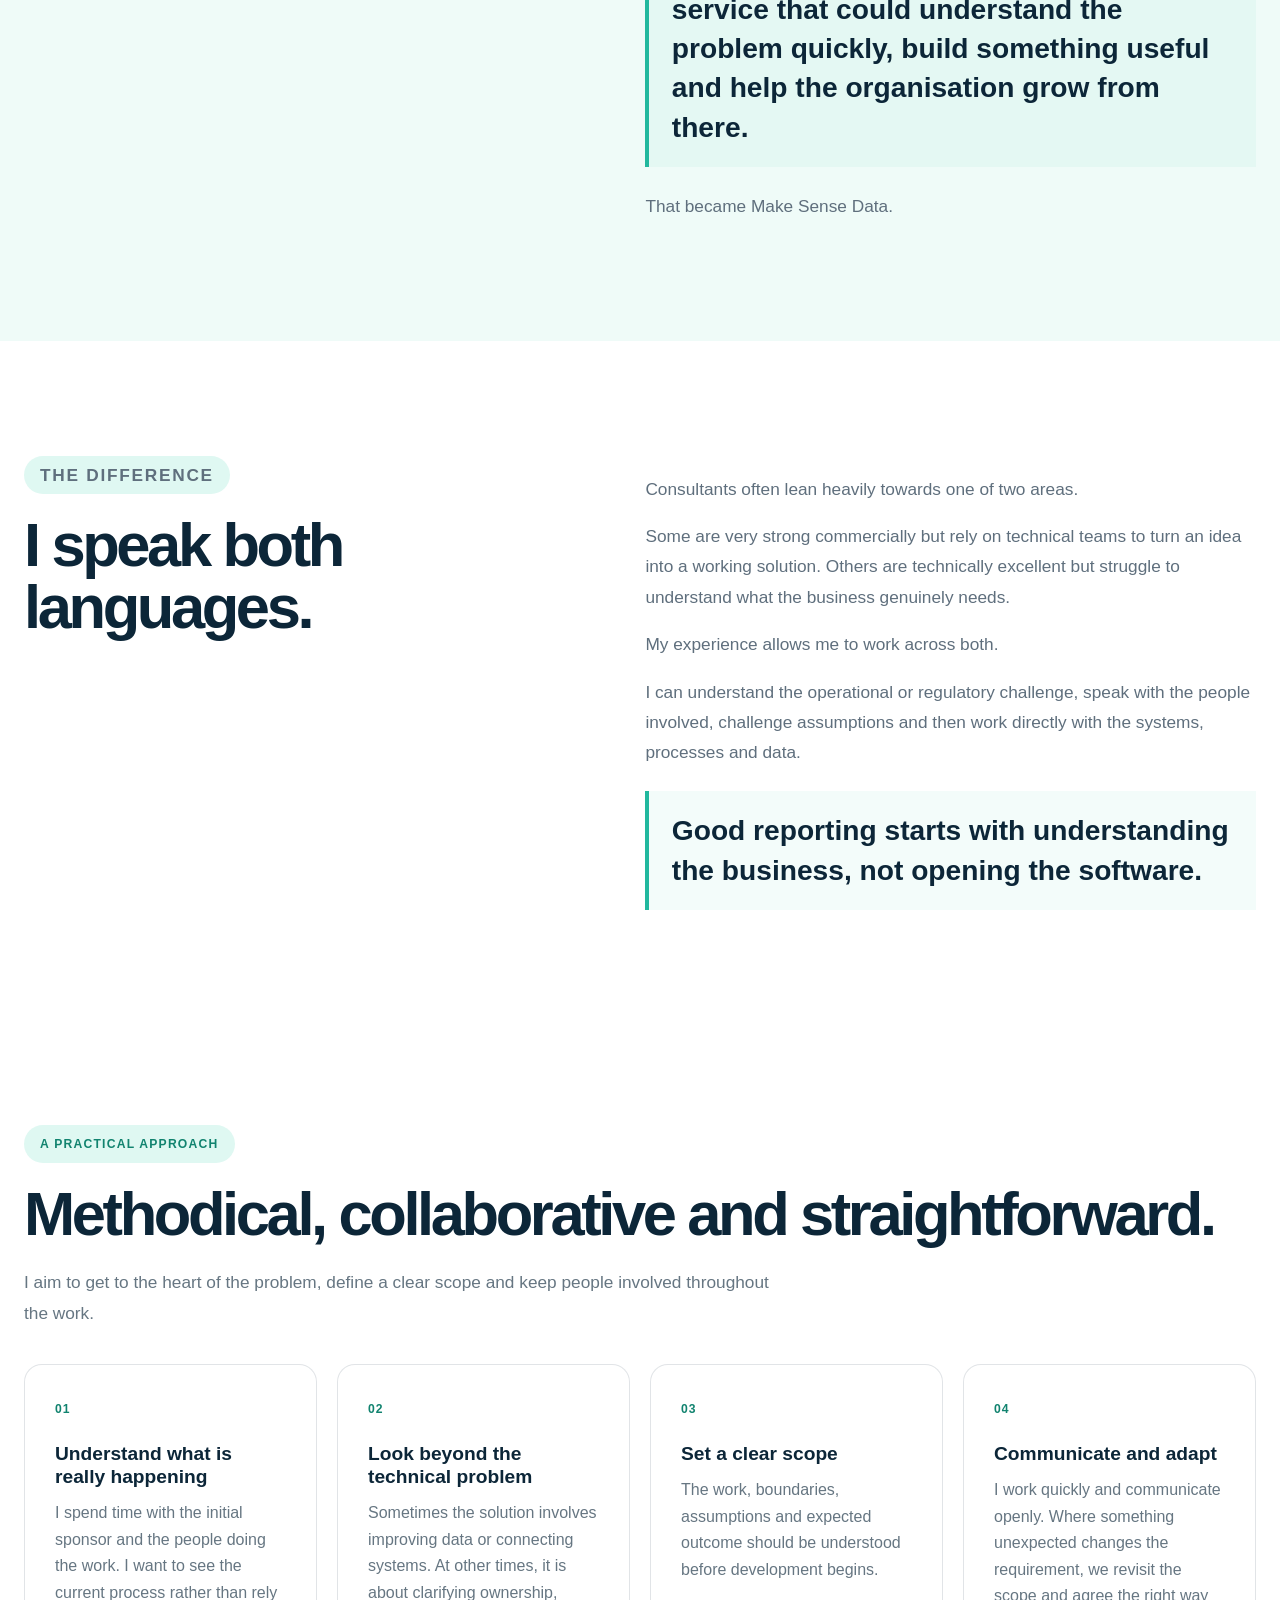
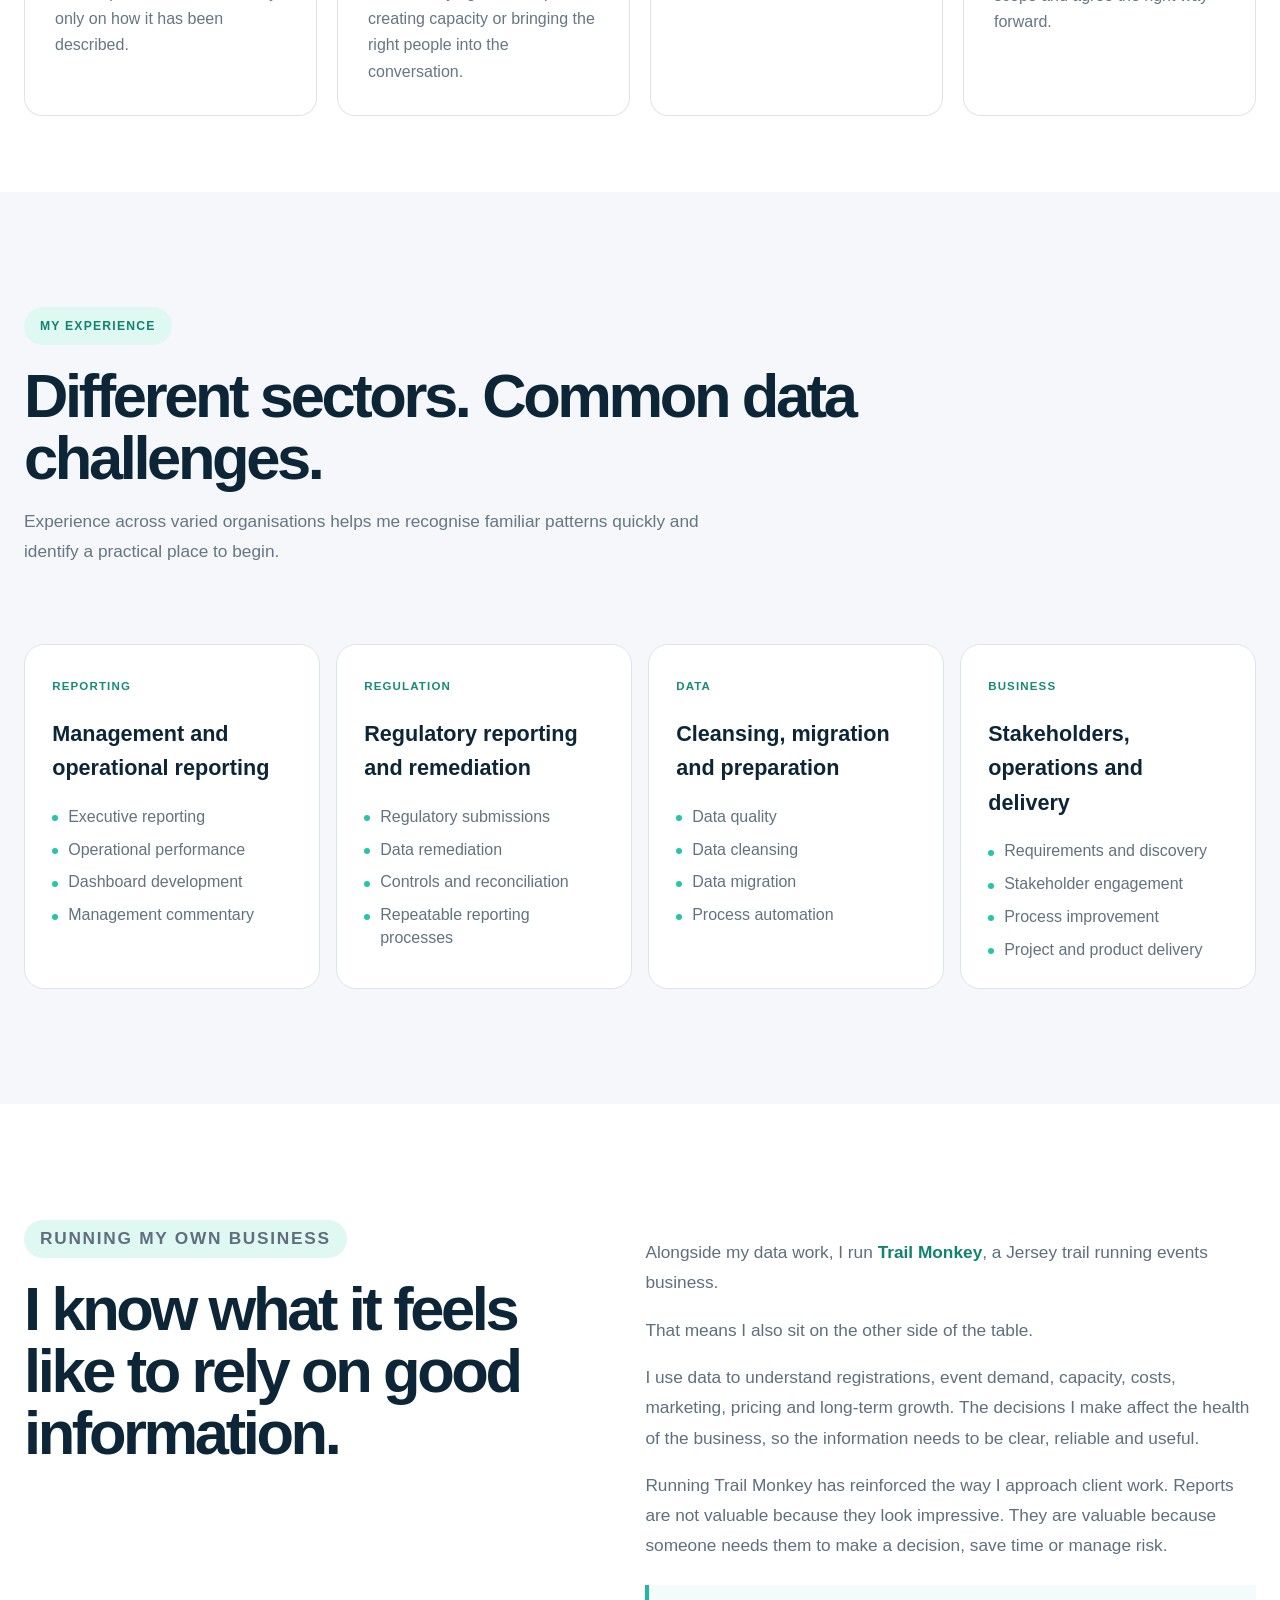
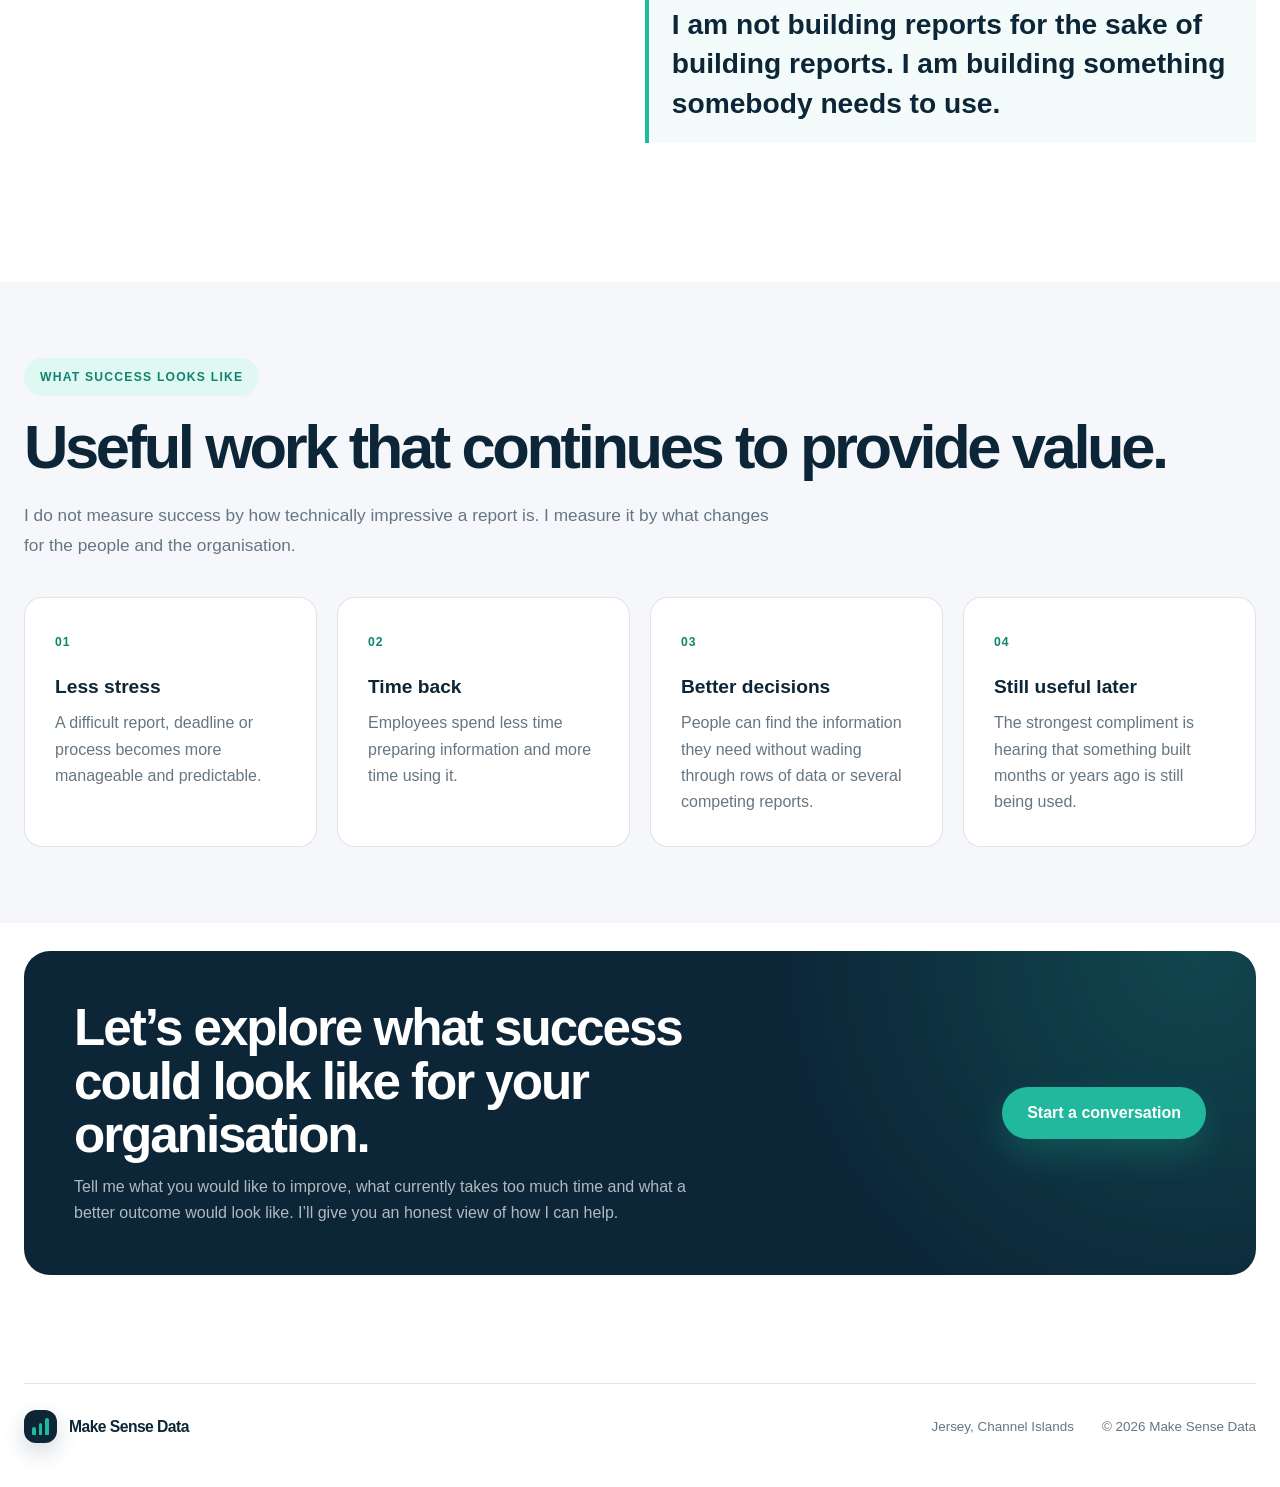
==== commit cf2d7978: "Update website" ====
--- a/about/index.html
+++ b/about/index.html
@@ -113,7 +113,7 @@
 
         <a href="../#services">How I help</a>
         <a href="../#work">Case Studies</a>
-        <a href="../#insights">Insights</a>
+      
         <a class="nav-about" href="./" aria-current="page">About Paul</a>
         <a class="nav-cta" href="../#contact">Let’s talk</a>
 
--- a/css/style.css
+++ b/css/style.css
@@ -727,13 +727,30 @@
   transform-origin:center;
 }
 
-body.hero-ready .hero-dashboard{
+body.dashboard-active .hero-dashboard{
   animation:
     dashIn
     1.1s
     cubic-bezier(.22,1,.36,1)
-    .42s
     forwards;
+}
+
+.hero-dashboard-intro{
+  margin:0 0 14px;
+
+  display:flex;
+  align-items:baseline;
+  gap:10px;
+
+  color:var(--muted);
+
+  font-size:.82rem;
+}
+
+.hero-dashboard-intro strong{
+  color:var(--navy);
+
+  font-size:.88rem;
 }
 
 .dashboard-shell{
@@ -4661,6 +4678,27 @@
   .hero-dashboard{
     width:min(100%,850px);
     margin-right:0;
+  }
+
+  .hero-dashboard-intro{
+    margin-top:12px;
+    padding-left:4px;
+
+    display:block;
+
+    font-size:.9rem;
+    line-height:1.55;
+  }
+
+  .hero-dashboard-intro strong,
+  .hero-dashboard-intro span{
+    display:block;
+  }
+
+  .hero-dashboard-intro strong{
+    margin-bottom:2px;
+
+    font-size:1rem;
   }
 
   .capability-grid{
@@ -5536,3 +5574,322 @@
   }
 
 }
+
+/* Technology */
+.technology-section { padding: 34px 0 92px; background: linear-gradient(180deg,#f6faf8,#fff); }
+.technology-panel { position: relative; padding: clamp(38px,5vw,64px); display: grid; grid-template-columns: minmax(0,.9fr) minmax(460px,1.1fr); align-items: center; gap: clamp(42px,6vw,84px); overflow: hidden; border-radius: 30px; color: #fff; background: radial-gradient(circle at 88% 10%,rgba(33,184,158,.22),transparent 34%), linear-gradient(145deg,#0a2637,#10384d); box-shadow: 0 26px 70px rgba(12,38,56,.14); }
+.technology-panel::after { content: ""; position: absolute; width: 420px; height: 420px; right: -220px; bottom: -280px; border: 70px solid rgba(33,184,158,.06); border-radius: 50%; pointer-events: none; }
+.technology-copy, .technology-stack { position: relative; z-index: 2; }
+.technology-copy h2 { max-width: 600px; margin: 0; color: #fff; font-size: clamp(2.4rem,4.4vw,4.4rem); line-height: 1; letter-spacing: -.055em; }
+.technology-lead { margin: 22px 0 0; color: #83e6d4; font-size: 1.18rem; font-weight: 800; }
+.technology-text { max-width: 620px; margin: 16px 0 0; color: rgba(255,255,255,.68); }
+.technology-stack { display: grid; gap: 26px; }
+.technology-group { padding-bottom: 24px; border-bottom: 1px solid rgba(255,255,255,.1); }
+.technology-group:last-child { padding-bottom: 0; border: 0; }
+.technology-group-label { display: block; margin-bottom: 12px; color: rgba(255,255,255,.55); font-size: .7rem; font-weight: 900; letter-spacing: .1em; text-transform: uppercase; }
+.technology-pills { display: flex; flex-wrap: wrap; gap: 9px; }
+.technology-pills span { padding: 9px 14px; border: 1px solid rgba(255,255,255,.12); border-radius: 999px; color: rgba(255,255,255,.9); background: rgba(255,255,255,.07); font-size: .84rem; font-weight: 750; transition: transform .2s ease, background .2s ease; }
+.technology-pills span:hover { transform: translateY(-2px); background: rgba(33,184,158,.12); }
+
+/* Preserve dashboard screenshot proportions without stretching. */
+.case-card-image-live img {
+  object-fit: contain;
+  object-position: top center;
+  transform: none;
+  background: #fff;
+}
+
+
+/* =========================================================
+   HOMEPAGE CASE-STUDY SHOWCASE
+   Scoped to #work so no other page or component is affected.
+   ========================================================= */
+
+#work.case-browser-section{
+  padding:96px 0;
+  background:var(--white);
+}
+
+#work .case-browser{
+  min-height:0;
+  display:block;
+  overflow:hidden;
+  border:1px solid var(--line);
+  border-radius:32px;
+  background:var(--surface);
+  box-shadow:var(--shadow-soft);
+}
+
+#work .case-browser-feature{
+  min-height:0;
+  padding:clamp(42px,4.5vw,68px);
+  display:grid;
+  grid-template-columns:minmax(220px,280px) minmax(0,1fr);
+  align-items:center;
+  gap:clamp(38px,5vw,72px);
+}
+
+#work .case-browser-menu{
+  width:100%;
+  display:grid;
+  align-content:center;
+  gap:10px;
+}
+
+#work .case-browser-menu button{
+  position:relative;
+  width:100%;
+  padding:16px 16px 16px 56px;
+  display:grid;
+  gap:3px;
+  border:1px solid var(--line);
+  border-radius:14px;
+  color:var(--navy);
+  background:var(--white);
+  text-align:left;
+  cursor:pointer;
+  transition:transform .2s ease,border-color .2s ease,background .2s ease,box-shadow .2s ease;
+}
+
+#work .case-browser-menu button:hover,
+#work .case-browser-menu button:focus-visible{
+  transform:translateX(3px);
+  border-color:rgba(33,184,158,.45);
+  background:#f4fbf9;
+}
+
+#work .case-browser-menu button.is-active{
+  border-color:var(--teal);
+  color:var(--navy);
+  background:var(--teal-soft);
+  box-shadow:0 10px 24px rgba(33,184,158,.09);
+}
+
+#work .case-browser-menu button > span,
+#work .case-browser-menu button.is-active > span{
+  position:absolute;
+  top:18px;
+  left:17px;
+  color:var(--teal-dark);
+  font-size:.7rem;
+  font-weight:900;
+  letter-spacing:.08em;
+}
+
+#work .case-browser-menu strong{
+  font-size:.92rem;
+  line-height:1.2;
+}
+
+#work .case-browser-menu small,
+#work .case-browser-menu button.is-active small{
+  color:var(--muted);
+  font-size:.7rem;
+  line-height:1.38;
+}
+
+#work .case-browser-feature .case-browser-copy{
+  min-width:0;
+  display:none !important;
+}
+
+#work .case-browser-feature .case-browser-copy.is-active{
+  display:block !important;
+  animation:caseBrowserCopyIn .45s cubic-bezier(.22,1,.36,1);
+}
+
+#work .case-browser-copy h2{
+  max-width:900px;
+  margin:0;
+  color:var(--navy);
+  font-size:clamp(2.7rem,4.7vw,5.1rem);
+  line-height:.98;
+  letter-spacing:-.06em;
+}
+
+#work .case-browser-intro{
+  max-width:850px;
+  margin:24px 0 0;
+  color:var(--muted);
+  font-size:1.08rem;
+  line-height:1.7;
+}
+
+#work .case-browser-tags{
+  margin-top:25px;
+}
+
+#work .case-browser-main-link{
+  margin-top:28px;
+}
+
+#work .case-browser-panel{
+  min-height:0;
+  padding:0 clamp(28px,4vw,60px) clamp(32px,4.5vw,64px);
+  overflow:visible;
+  background:transparent;
+}
+
+#work .case-browser-panel::before{
+  display:none;
+}
+
+#work .case-browser-cards{
+  position:relative;
+  height:auto;
+  min-height:0;
+  display:grid;
+  grid-template-columns:repeat(2,minmax(0,1fr));
+  gap:20px;
+}
+
+#work .case-browser-card,
+#work .case-browser-card.is-active{
+  position:relative;
+  inset:auto;
+  min-width:0;
+  min-height:0;
+  padding:24px;
+  display:flex;
+  flex-direction:column;
+  column-gap:0;
+  opacity:.76;
+  visibility:visible;
+  transform:none;
+  pointer-events:auto;
+  border:1px solid var(--line);
+  border-radius:18px;
+  color:var(--navy);
+  background:rgba(255,255,255,.9);
+  box-shadow:0 8px 24px rgba(12,38,56,.045);
+  cursor:pointer;
+  transition:opacity .25s ease,transform .25s ease,border-color .25s ease,box-shadow .25s ease;
+}
+
+#work .case-browser-card:hover,
+#work .case-browser-card.is-active{
+  opacity:1;
+  transform:translateY(-4px);
+  border-color:rgba(33,184,158,.55);
+  background:var(--white);
+  box-shadow:0 16px 38px rgba(12,38,56,.1);
+}
+
+#work .case-browser-card.is-active{
+  animation:caseBrowserCopyIn .4s cubic-bezier(.22,1,.36,1);
+}
+
+#work .case-browser-card .case-card-status,
+#work .case-browser-card.is-active .case-card-status{
+  width:max-content;
+  margin:0 0 14px;
+  align-self:auto;
+  color:var(--teal-dark);
+  background:var(--teal-soft);
+}
+
+#work .case-browser-card .case-card-image,
+#work .case-browser-card.is-active .case-card-image{
+  width:100%;
+  height:auto;
+  min-height:0;
+  aspect-ratio:16 / 9;
+  margin:0;
+  overflow:hidden;
+  border:1px solid var(--line);
+  border-radius:12px;
+  background:var(--white);
+}
+
+#work .case-card-image-live img{
+  width:100%;
+  height:100%;
+  object-fit:contain;
+  object-position:top center;
+  transform:none;
+}
+
+#work .case-browser-card .case-card-type,
+#work .case-browser-card.is-active .case-card-type{
+  margin:20px 0 0;
+  color:var(--teal-dark);
+}
+
+#work .case-browser-card h3,
+#work .case-browser-card.is-active h3{
+  margin:11px 0 10px;
+  color:var(--navy);
+  font-size:clamp(1.25rem,1.8vw,1.65rem);
+  line-height:1.12;
+}
+
+#work .case-browser-card > p:not(.case-card-type),
+#work .case-browser-card.is-active > p:not(.case-card-type){
+  margin:0;
+  color:var(--muted);
+  font-size:.9rem;
+  line-height:1.6;
+}
+
+#work .case-browser-card .case-card-link,
+#work .case-browser-card.is-active .case-card-link{
+  margin-top:auto;
+  padding-top:22px;
+  align-self:auto;
+  color:var(--teal-dark);
+  font-size:.86rem;
+  font-weight:850;
+}
+
+#work .case-browser-arrow,
+#work .case-browser-dots{
+  display:none;
+}
+
+@media(max-width:900px){
+  #work .case-browser-feature{
+    grid-template-columns:1fr;
+    align-items:start;
+  }
+
+  #work .case-browser-menu{
+    grid-template-columns:repeat(2,minmax(0,1fr));
+  }
+}
+
+@media(max-width:700px){
+  #work.case-browser-section{
+    padding:72px 0;
+  }
+
+  #work .case-browser-feature{
+    padding:28px 22px 34px;
+    gap:32px;
+  }
+
+  #work .case-browser-menu{
+    grid-template-columns:1fr;
+  }
+
+  #work .case-browser-copy h2{
+    font-size:clamp(2.5rem,12vw,3.8rem);
+  }
+
+  #work .case-browser-panel{
+    padding:0 22px 30px;
+  }
+
+  #work .case-browser-cards{
+    display:block;
+  }
+
+  #work .case-browser-card,
+  #work .case-browser-card.is-active{
+    display:none;
+  }
+
+  #work .case-browser-card.is-active{
+    display:flex;
+    transform:none;
+  }
+}
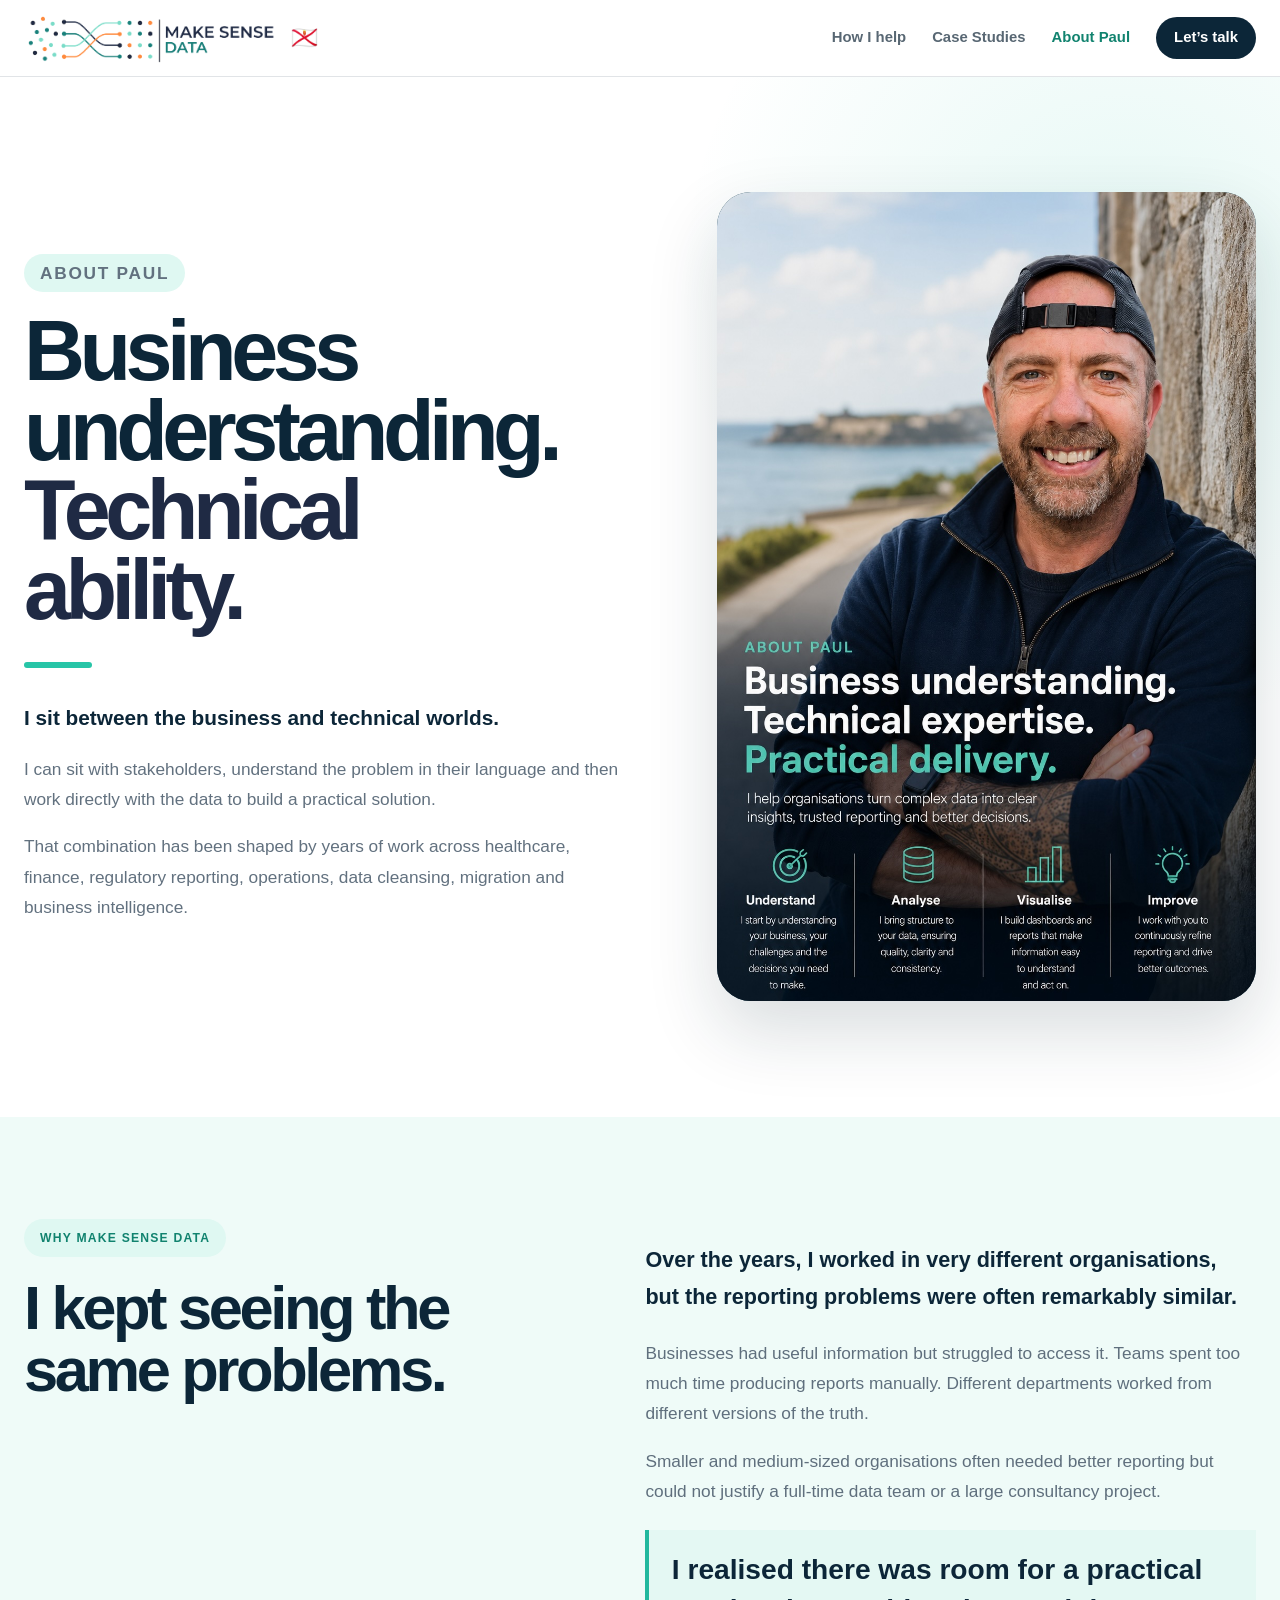
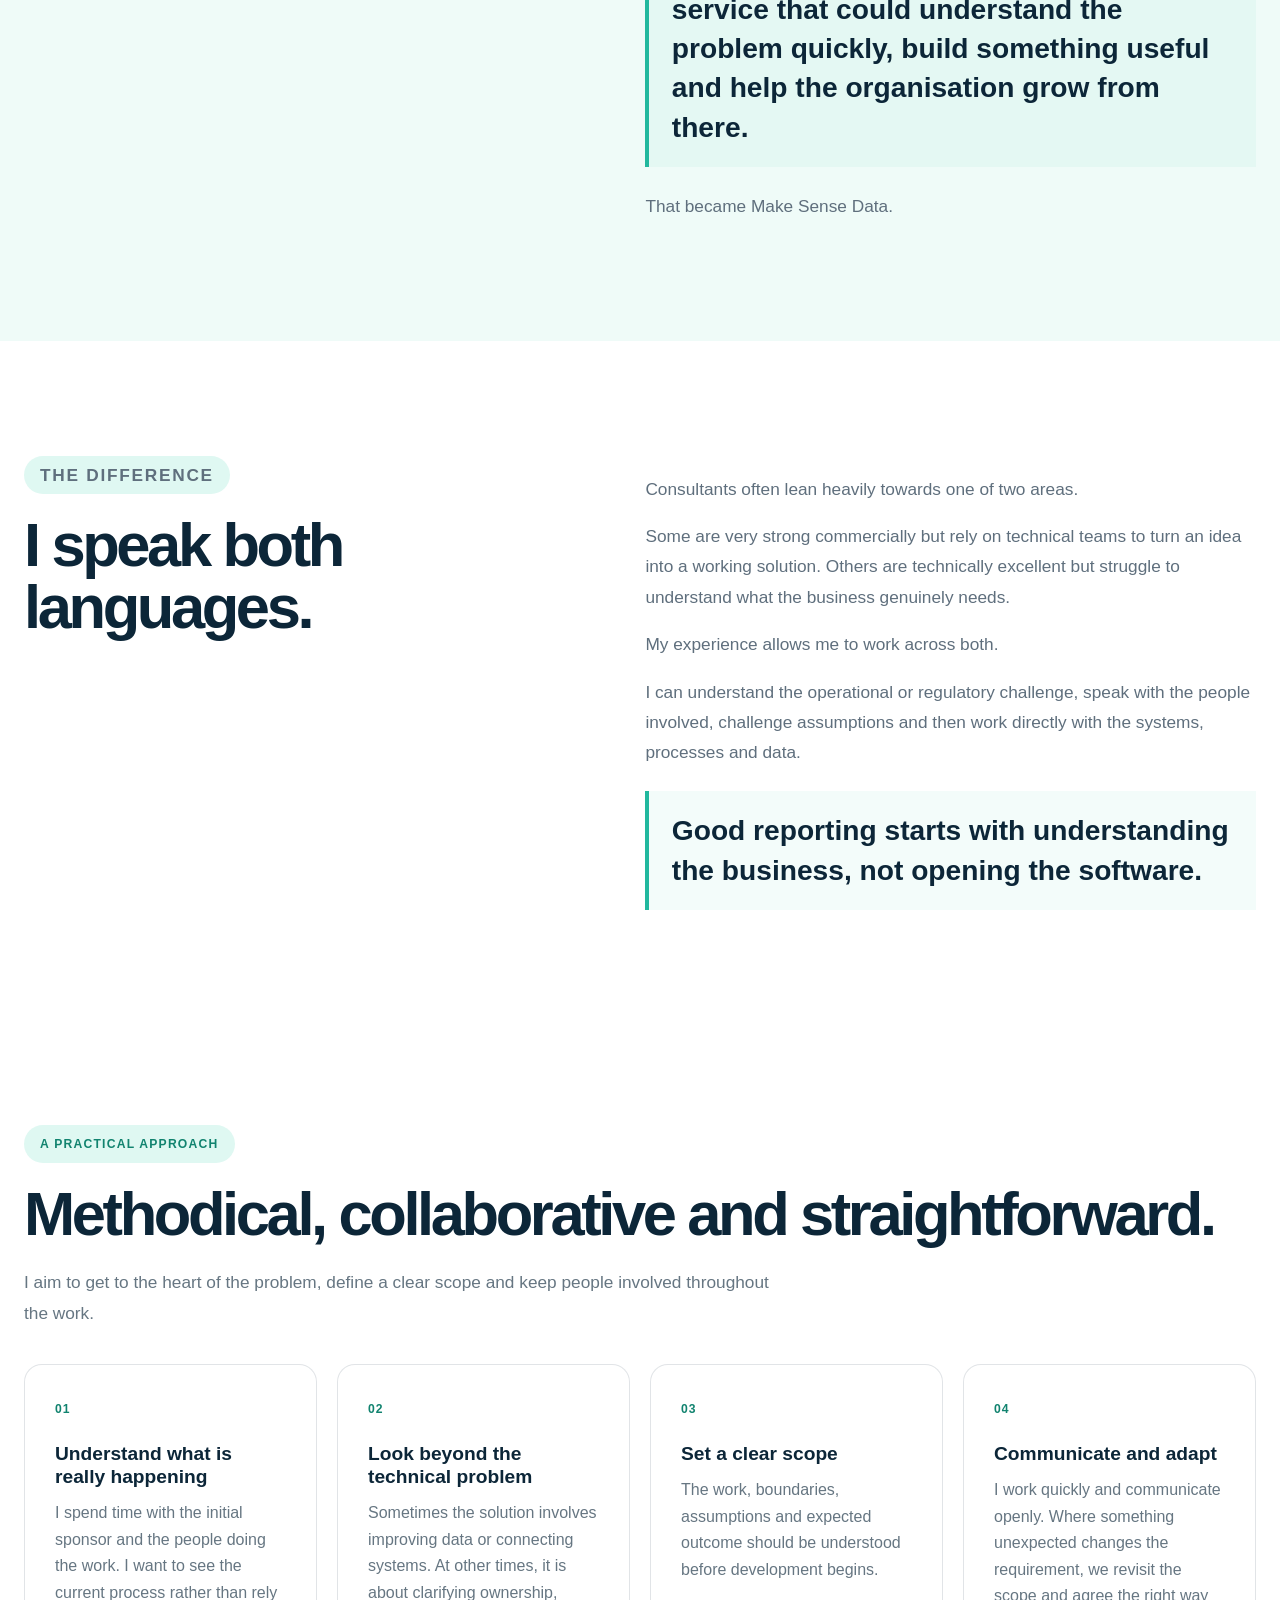
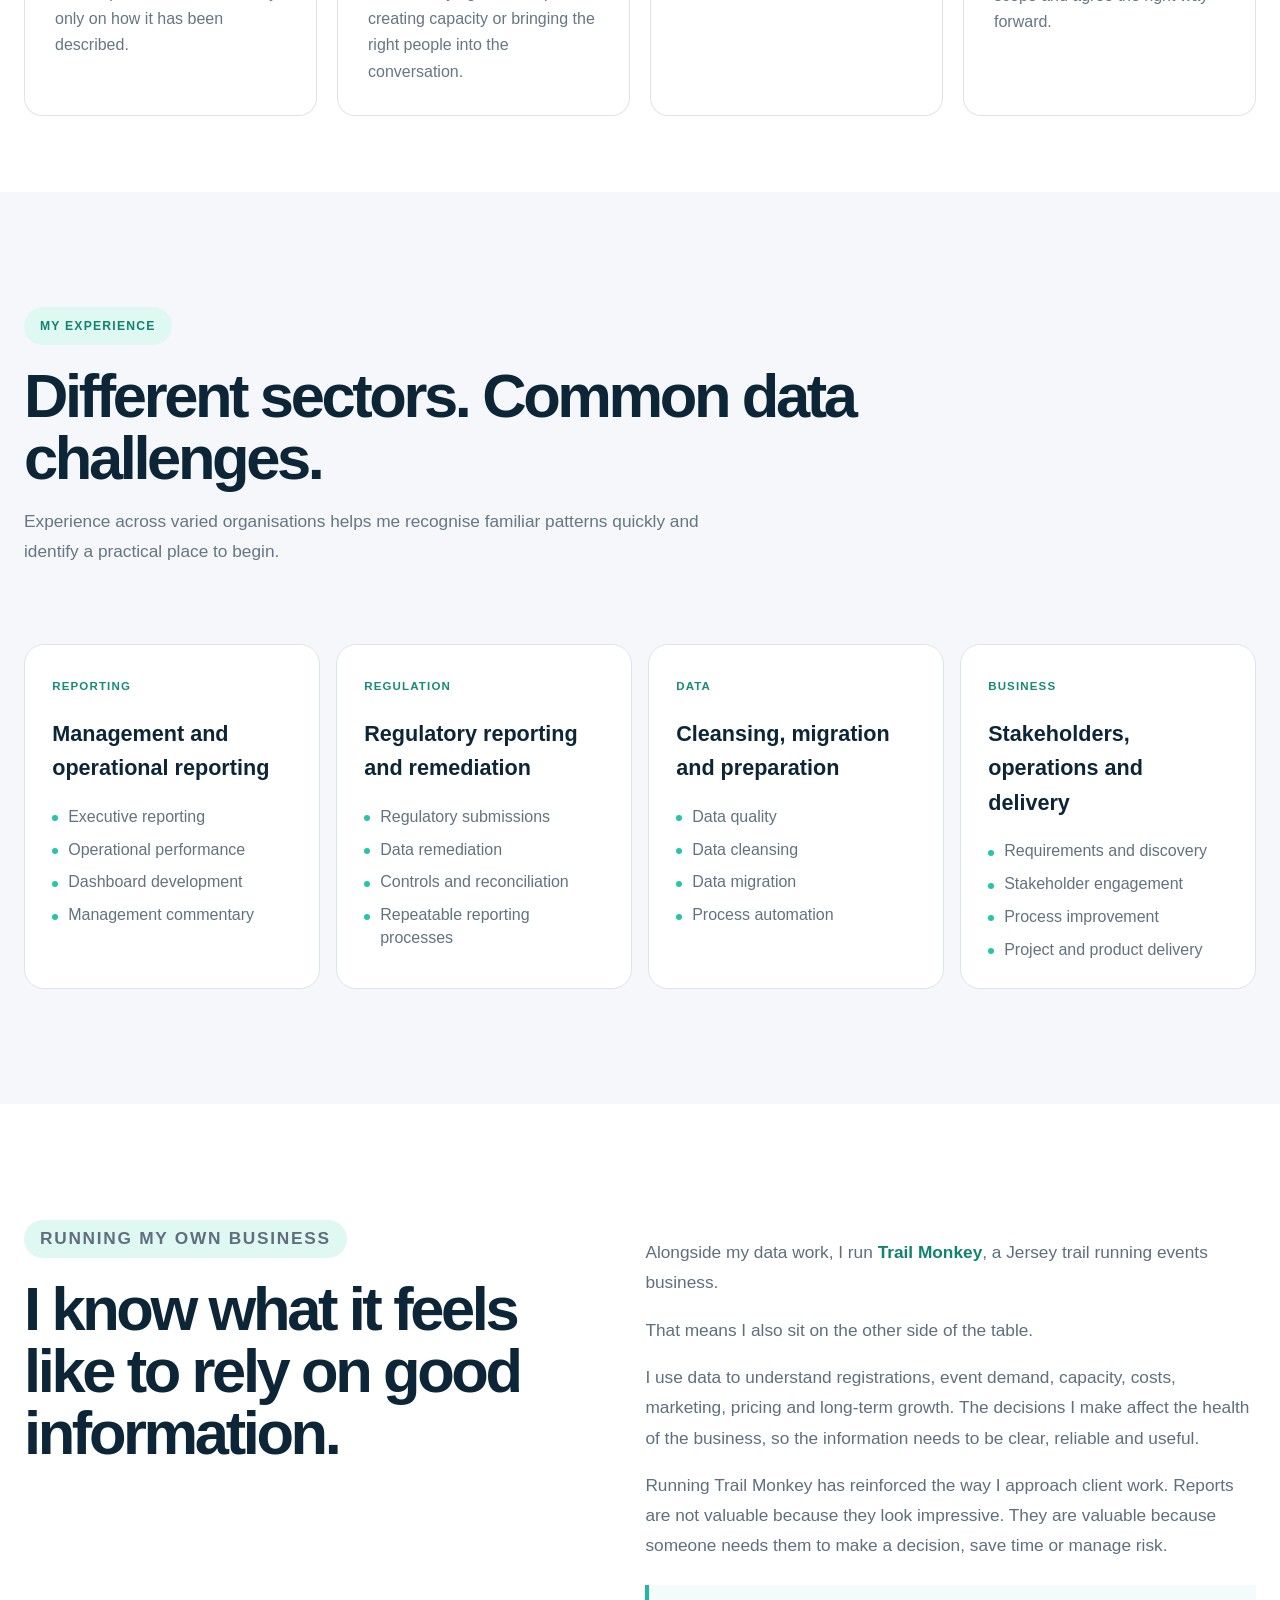
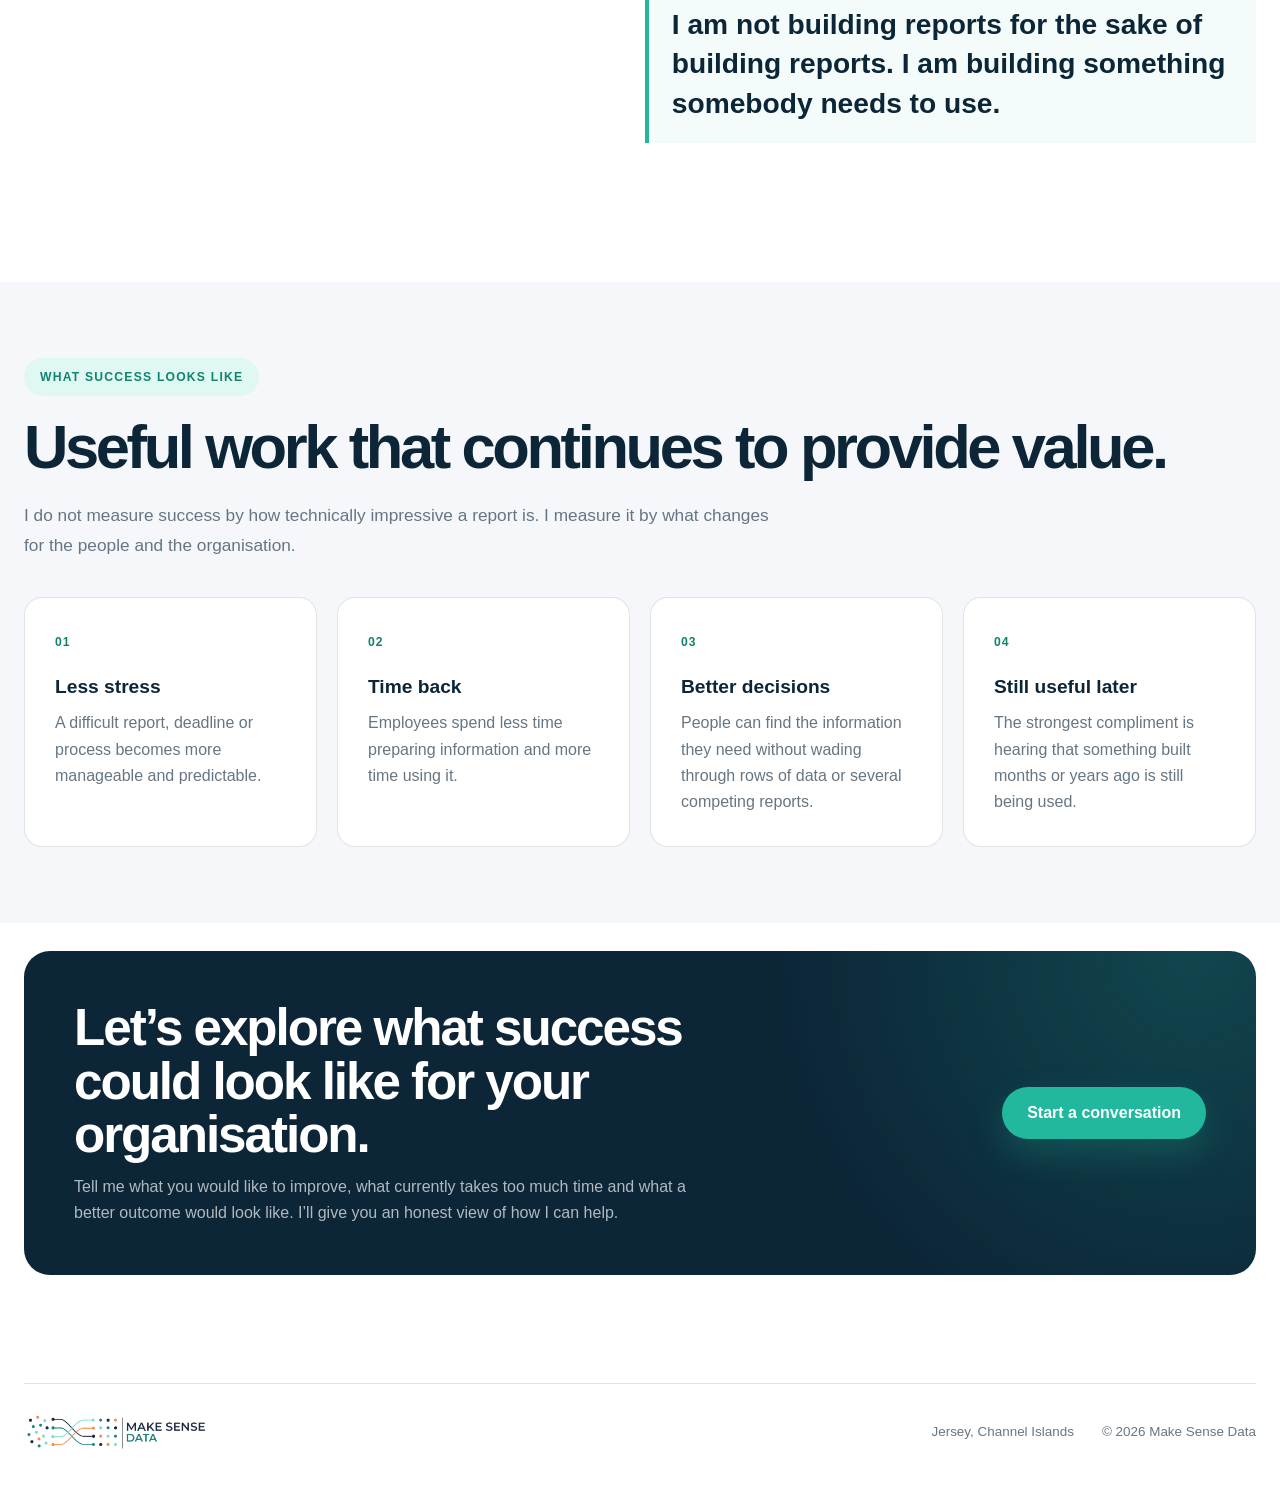
==== commit ad9a5397: "Update site branding and dashboard watermarks" ====
--- a/about/index.html
+++ b/about/index.html
@@ -74,21 +74,17 @@
     <div class="container nav-wrap">
 
       <a
-        class="brand"
+        class="brand brand-logo"
         href="../"
         aria-label="Make Sense Data home"
       >
 
-        <span
-          class="brand-mark"
-          aria-hidden="true"
+        <img
+          src="../images/make-sense-data-logo.png"
+          alt="Make Sense Data"
+          class="site-logo"
         >
-          <span></span>
-          <span></span>
-          <span></span>
-        </span>
-
-        <span>Make Sense Data Jersey 🇯🇪</span>
+        <span class="brand-flag" aria-label="Jersey">🇯🇪</span>
 
       </a>
 
@@ -742,22 +738,15 @@
     <div class="container footer-wrap">
 
       <a
-        class="brand footer-brand"
+        class="brand brand-logo footer-brand"
         href="../"
       >
 
-        <span
-          class="brand-mark"
-          aria-hidden="true"
+        <img
+          src="../images/make-sense-data-logo.png"
+          alt="Make Sense Data"
+          class="footer-logo"
         >
-          <span></span>
-          <span></span>
-          <span></span>
-        </span>
-
-        <span>
-          Make Sense Data
-        </span>
 
       </a>
 
--- a/css/style.css
+++ b/css/style.css
@@ -251,6 +251,49 @@
   line-height:1.72;
 }
 
+/* ==================================================
+   BRAND LOGO
+   ================================================== */
+
+.brand-logo {
+  display: flex;
+  align-items: center;
+  gap: 10px;
+  text-decoration: none;
+}
+
+.brand-flag {
+  flex: 0 0 auto;
+  font-size: 1.35rem;
+  line-height: 1;
+}
+
+.site-logo {
+  display: block;
+  width: auto;
+  height: 58px;
+  max-width: 100%;
+}
+
+.footer-logo {
+  display: block;
+  width: auto;
+  height: 42px;
+  max-width: 100%;
+}
+
+@media (max-width: 700px) {
+
+  .site-logo {
+    height: 44px;
+  }
+
+  .footer-logo {
+    height: 36px;
+  }
+
+}
+
 
 /* =========================================================
    HEADER
@@ -289,34 +332,6 @@
   font-weight:850;
   letter-spacing:-.035em;
 }
-
-.brand-mark{
-  width:38px;
-  height:38px;
-  padding:8px;
-
-  display:grid;
-  grid-template-columns:repeat(3,1fr);
-  align-items:end;
-
-  gap:3px;
-
-  border-radius:12px;
-
-  background:var(--navy);
-
-  box-shadow:0 9px 22px rgba(12,38,56,.18);
-}
-
-.brand-mark span{
-  display:block;
-  border-radius:3px 3px 1px 1px;
-  background:var(--teal);
-}
-
-.brand-mark span:nth-child(1){height:48%}
-.brand-mark span:nth-child(2){height:74%}
-.brand-mark span:nth-child(3){height:100%}
 
 .main-nav{
   display:flex;
@@ -2751,12 +2766,6 @@
   font-size:.98rem;
 }
 
-.footer-brand .brand-mark{
-  width:33px;
-  height:33px;
-}
-
-
 /* =========================================================
    CASE STUDY PAGES
    ========================================================= */
@@ -3000,6 +3009,20 @@
   height:100%;
 
   border:0;
+}
+
+.powerbi-watermark{
+  position:absolute;
+  right:clamp(14px, 2.2vw, 30px);
+  bottom:clamp(14px, 2.2vw, 30px);
+  z-index:2;
+
+  width:clamp(130px, 18vw, 230px);
+  height:auto;
+
+  opacity:.20;
+  pointer-events:none;
+  user-select:none;
 }
 
 .demo-note{
@@ -5590,6 +5613,98 @@
 .technology-pills { display: flex; flex-wrap: wrap; gap: 9px; }
 .technology-pills span { padding: 9px 14px; border: 1px solid rgba(255,255,255,.12); border-radius: 999px; color: rgba(255,255,255,.9); background: rgba(255,255,255,.07); font-size: .84rem; font-weight: 750; transition: transform .2s ease, background .2s ease; }
 .technology-pills span:hover { transform: translateY(-2px); background: rgba(33,184,158,.12); }
+
+@media(max-width:980px){
+  .technology-panel{
+    grid-template-columns:minmax(0,1fr);
+    align-items:start;
+    gap:42px;
+  }
+
+  .technology-copy,
+  .technology-stack,
+  .technology-group,
+  .technology-pills{
+    min-width:0;
+  }
+}
+
+@media(max-width:600px){
+  .technology-section{
+    padding:20px 0 68px;
+  }
+
+  .technology-panel{
+    padding:34px 24px 38px;
+    gap:38px;
+    border-radius:23px;
+  }
+
+  .technology-panel::after{
+    width:280px;
+    height:280px;
+    right:-175px;
+    bottom:-190px;
+    border-width:48px;
+  }
+
+  .technology-copy .eyebrow{
+    width:max-content;
+    max-width:100%;
+    margin-bottom:20px;
+    white-space:normal;
+    font-size:.66rem;
+    line-height:1.25;
+  }
+
+  .technology-copy h2{
+    max-width:8ch;
+    font-size:clamp(2.65rem,13vw,3.55rem);
+    line-height:.98;
+  }
+
+  .technology-lead{
+    max-width:24ch;
+    margin-top:24px;
+    font-size:1rem;
+    line-height:1.5;
+  }
+
+  .technology-text{
+    margin-top:16px;
+    font-size:.92rem;
+    line-height:1.65;
+  }
+
+  .technology-stack{
+    width:100%;
+    gap:22px;
+  }
+
+  .technology-group{
+    width:100%;
+    padding-bottom:22px;
+  }
+
+  .technology-group-label{
+    margin-bottom:11px;
+    font-size:.65rem;
+    line-height:1.35;
+  }
+
+  .technology-pills{
+    width:100%;
+    gap:8px;
+  }
+
+  .technology-pills span{
+    max-width:100%;
+    padding:8px 11px;
+    font-size:.76rem;
+    line-height:1.25;
+    white-space:normal;
+  }
+}
 
 /* Preserve dashboard screenshot proportions without stretching. */
 .case-card-image-live img {
@@ -5893,3 +6008,182 @@
     transform:none;
   }
 }
+
+/* =========================================================
+   HOW I HELP — LIGHT CARD TREATMENT
+   Scoped to the homepage services section only.
+   ========================================================= */
+
+.services-section .service-pillar{
+  color:var(--navy);
+  border-color:var(--line);
+  background:
+    radial-gradient(
+      circle at 92% 4%,
+      rgba(33,184,158,.10),
+      transparent 34%
+    ),
+    linear-gradient(
+      145deg,
+      #ffffff,
+      #f5fbf9
+    );
+  box-shadow:
+    0 18px 48px
+    rgba(12,38,56,.08);
+}
+
+.services-section .service-pillar:nth-child(2){
+  background:
+    radial-gradient(
+      circle at 88% 5%,
+      rgba(95,143,211,.10),
+      transparent 35%
+    ),
+    linear-gradient(
+      145deg,
+      #ffffff,
+      #f6f9fd
+    );
+}
+
+.services-section .service-pillar:nth-child(3){
+  background:
+    radial-gradient(
+      circle at 88% 5%,
+      rgba(33,184,158,.12),
+      transparent 35%
+    ),
+    linear-gradient(
+      145deg,
+      #ffffff,
+      #f3faf8
+    );
+}
+
+.services-section .service-pillar:hover{
+  border-color:rgba(33,184,158,.38);
+  box-shadow:
+    0 26px 62px
+    rgba(12,38,56,.12);
+}
+
+.services-section .service-pillar::before{
+  color:rgba(12,38,56,.045);
+}
+
+.services-section .service-pillar h3{
+  color:var(--navy);
+}
+
+.services-section .service-pillar p{
+  color:var(--muted);
+}
+
+.services-section .service-pillar li{
+  border-top-color:var(--line);
+  color:var(--ink);
+}
+
+.services-section .service-pillar li::before{
+  box-shadow:
+    0 0 0 5px
+    rgba(33,184,158,.09);
+}
+
+
+/* =========================================================
+   TECHNOLOGY — MOBILE LAYOUT
+   ========================================================= */
+
+@media(max-width:980px){
+  .technology-panel{
+    grid-template-columns:minmax(0,1fr);
+    align-items:start;
+    gap:42px;
+  }
+
+  .technology-copy,
+  .technology-stack,
+  .technology-group,
+  .technology-pills{
+    min-width:0;
+  }
+}
+
+@media(max-width:600px){
+  .technology-section{
+    padding:20px 0 68px;
+  }
+
+  .technology-panel{
+    padding:34px 24px 38px;
+    gap:38px;
+    border-radius:23px;
+  }
+
+  .technology-panel::after{
+    width:280px;
+    height:280px;
+    right:-175px;
+    bottom:-190px;
+    border-width:48px;
+  }
+
+  .technology-copy .eyebrow{
+    width:max-content;
+    max-width:100%;
+    margin-bottom:20px;
+    white-space:normal;
+    font-size:.66rem;
+    line-height:1.25;
+  }
+
+  .technology-copy h2{
+    max-width:9ch;
+    font-size:clamp(2.55rem,12.5vw,3.45rem);
+    line-height:.98;
+  }
+
+  .technology-lead{
+    max-width:28ch;
+    margin-top:24px;
+    font-size:1rem;
+    line-height:1.5;
+  }
+
+  .technology-text{
+    margin-top:16px;
+    font-size:.92rem;
+    line-height:1.65;
+  }
+
+  .technology-stack{
+    width:100%;
+    gap:22px;
+  }
+
+  .technology-group{
+    width:100%;
+    padding-bottom:22px;
+  }
+
+  .technology-group-label{
+    margin-bottom:11px;
+    font-size:.65rem;
+    line-height:1.35;
+  }
+
+  .technology-pills{
+    width:100%;
+    gap:8px;
+  }
+
+  .technology-pills span{
+    max-width:100%;
+    padding:8px 11px;
+    font-size:.76rem;
+    line-height:1.25;
+    white-space:normal;
+  }
+}
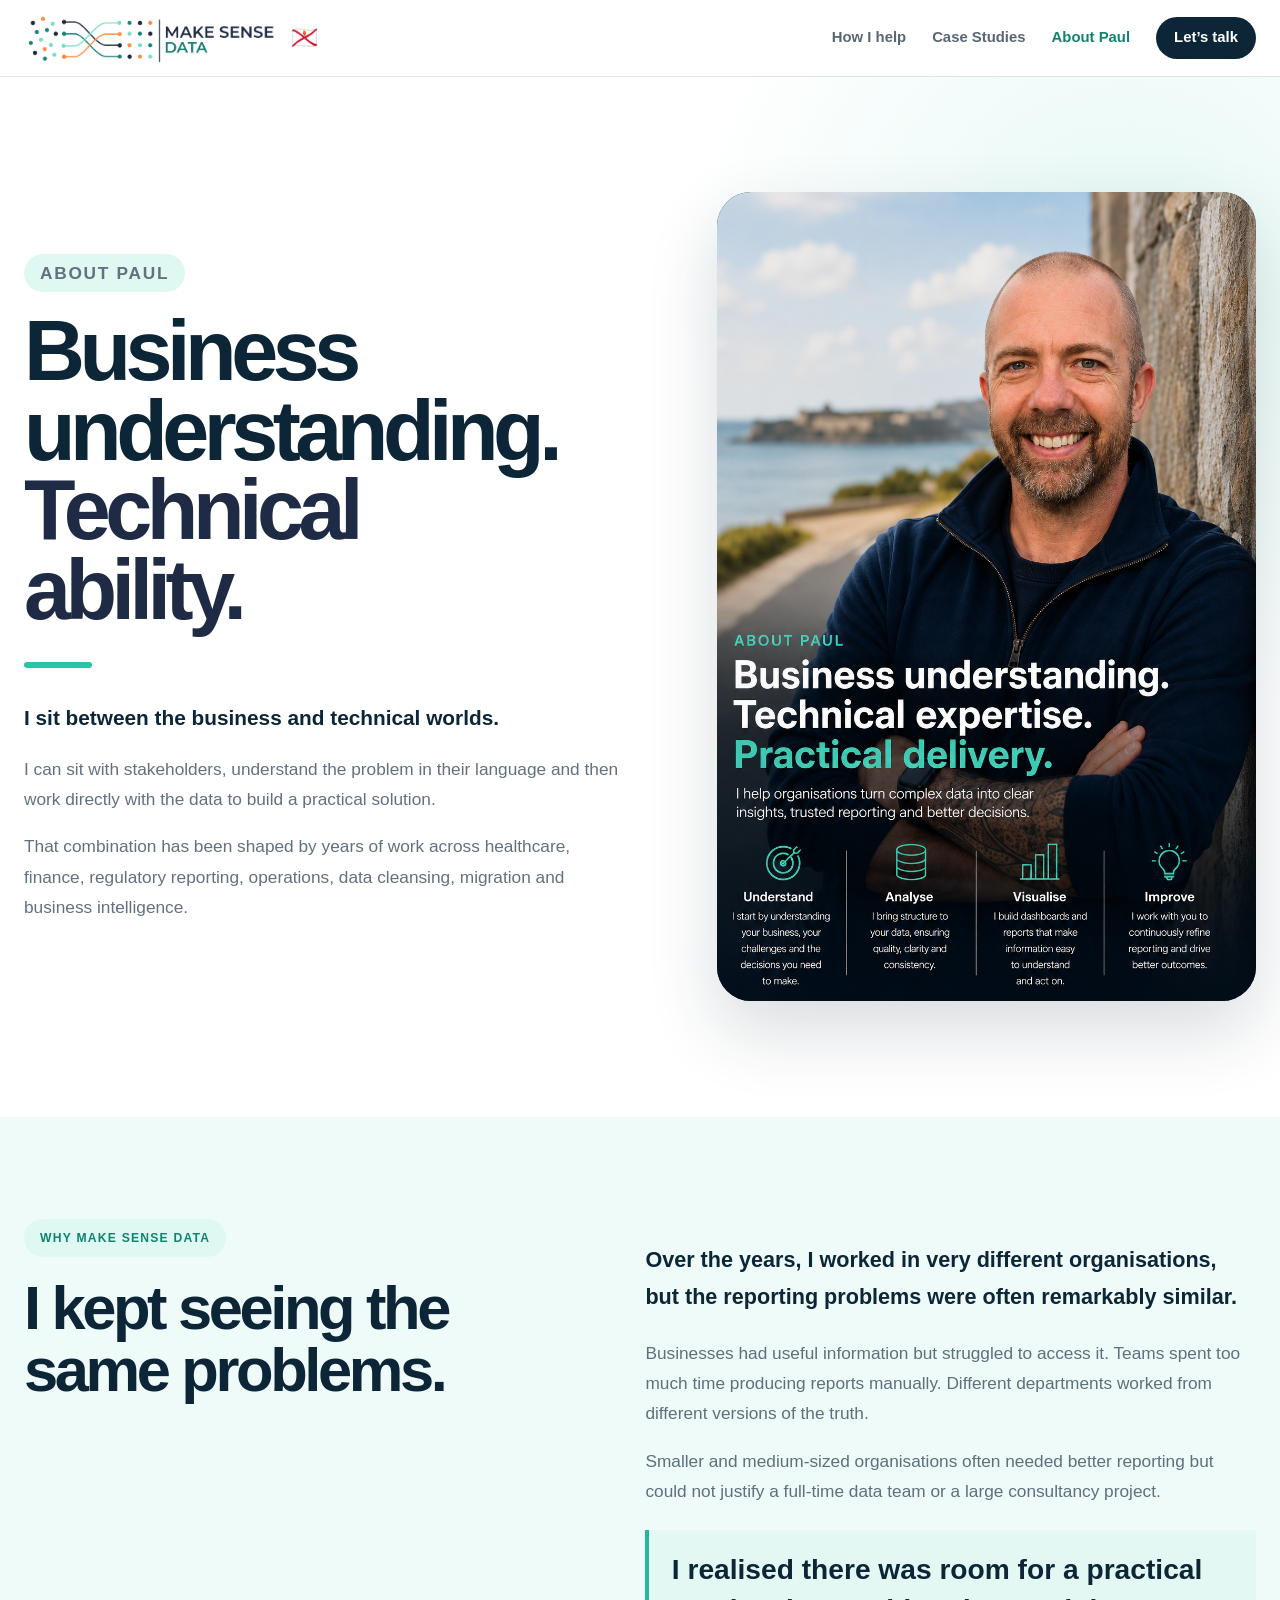
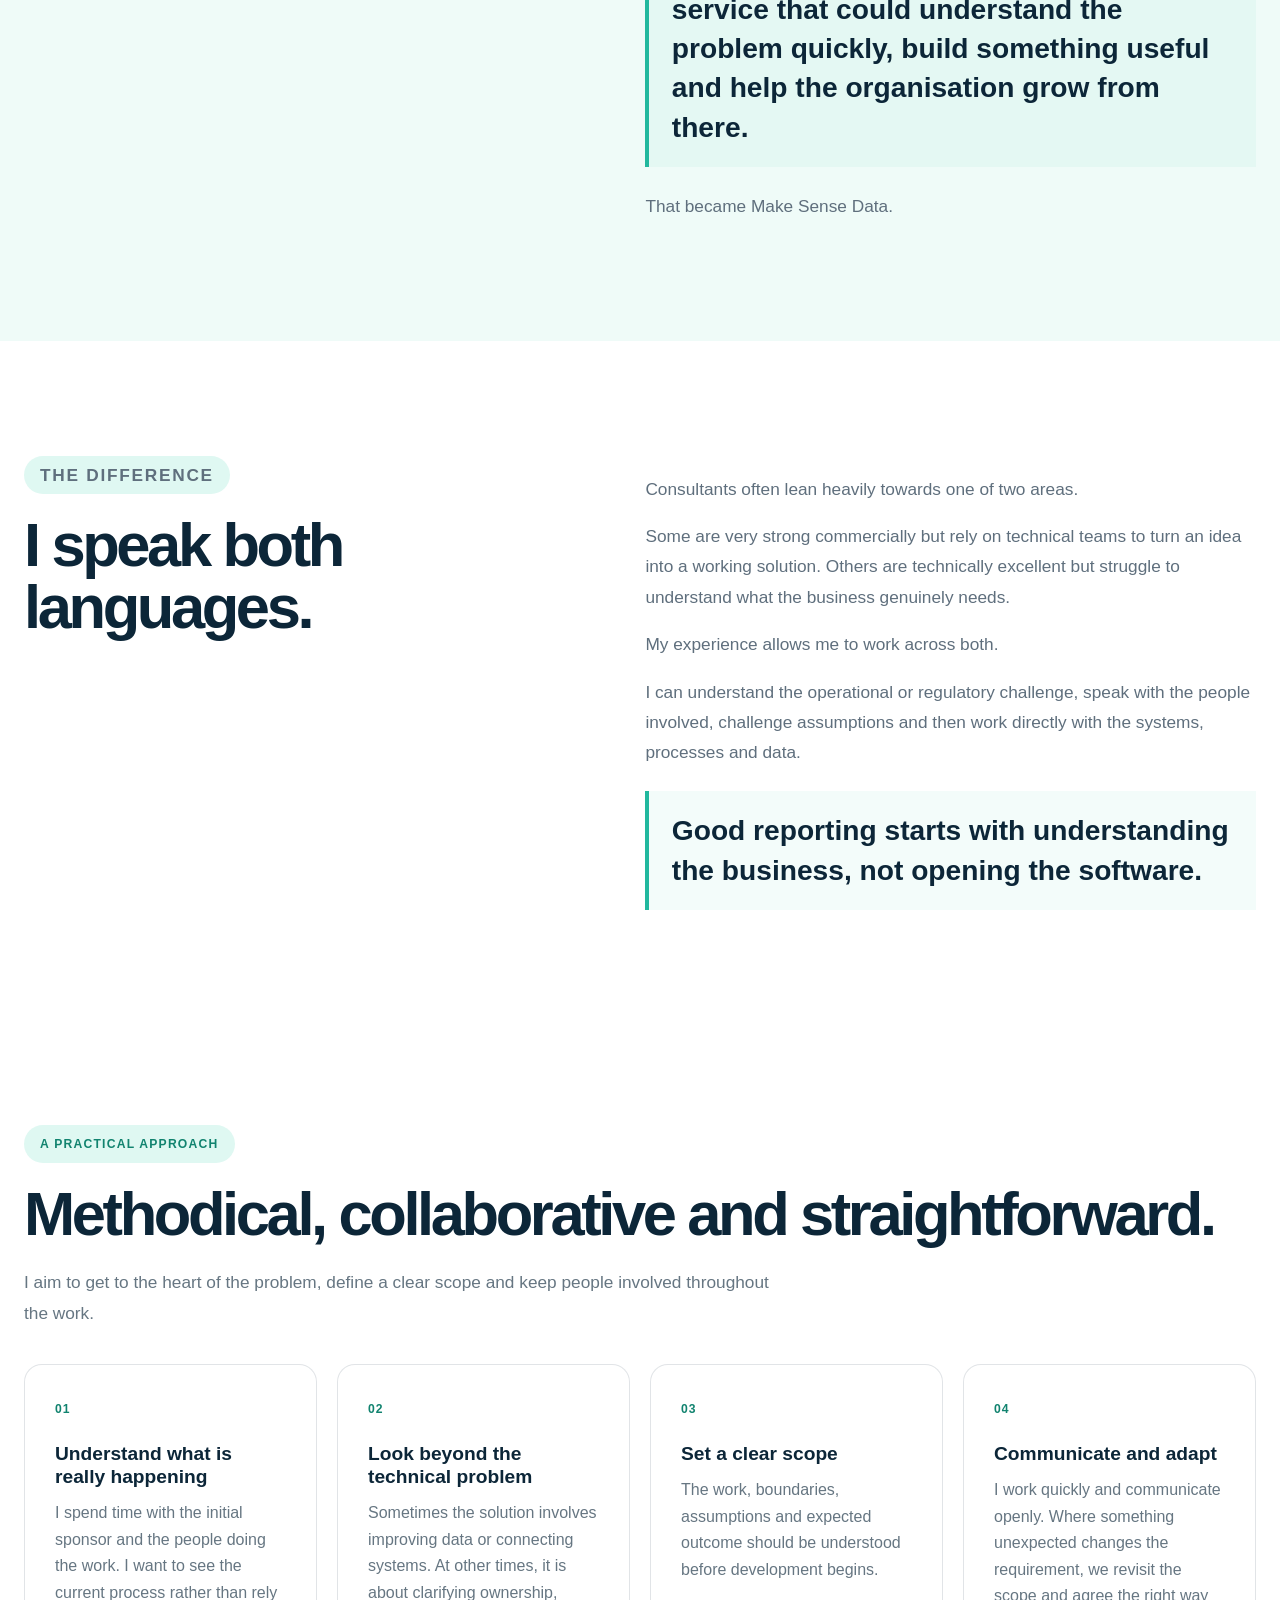
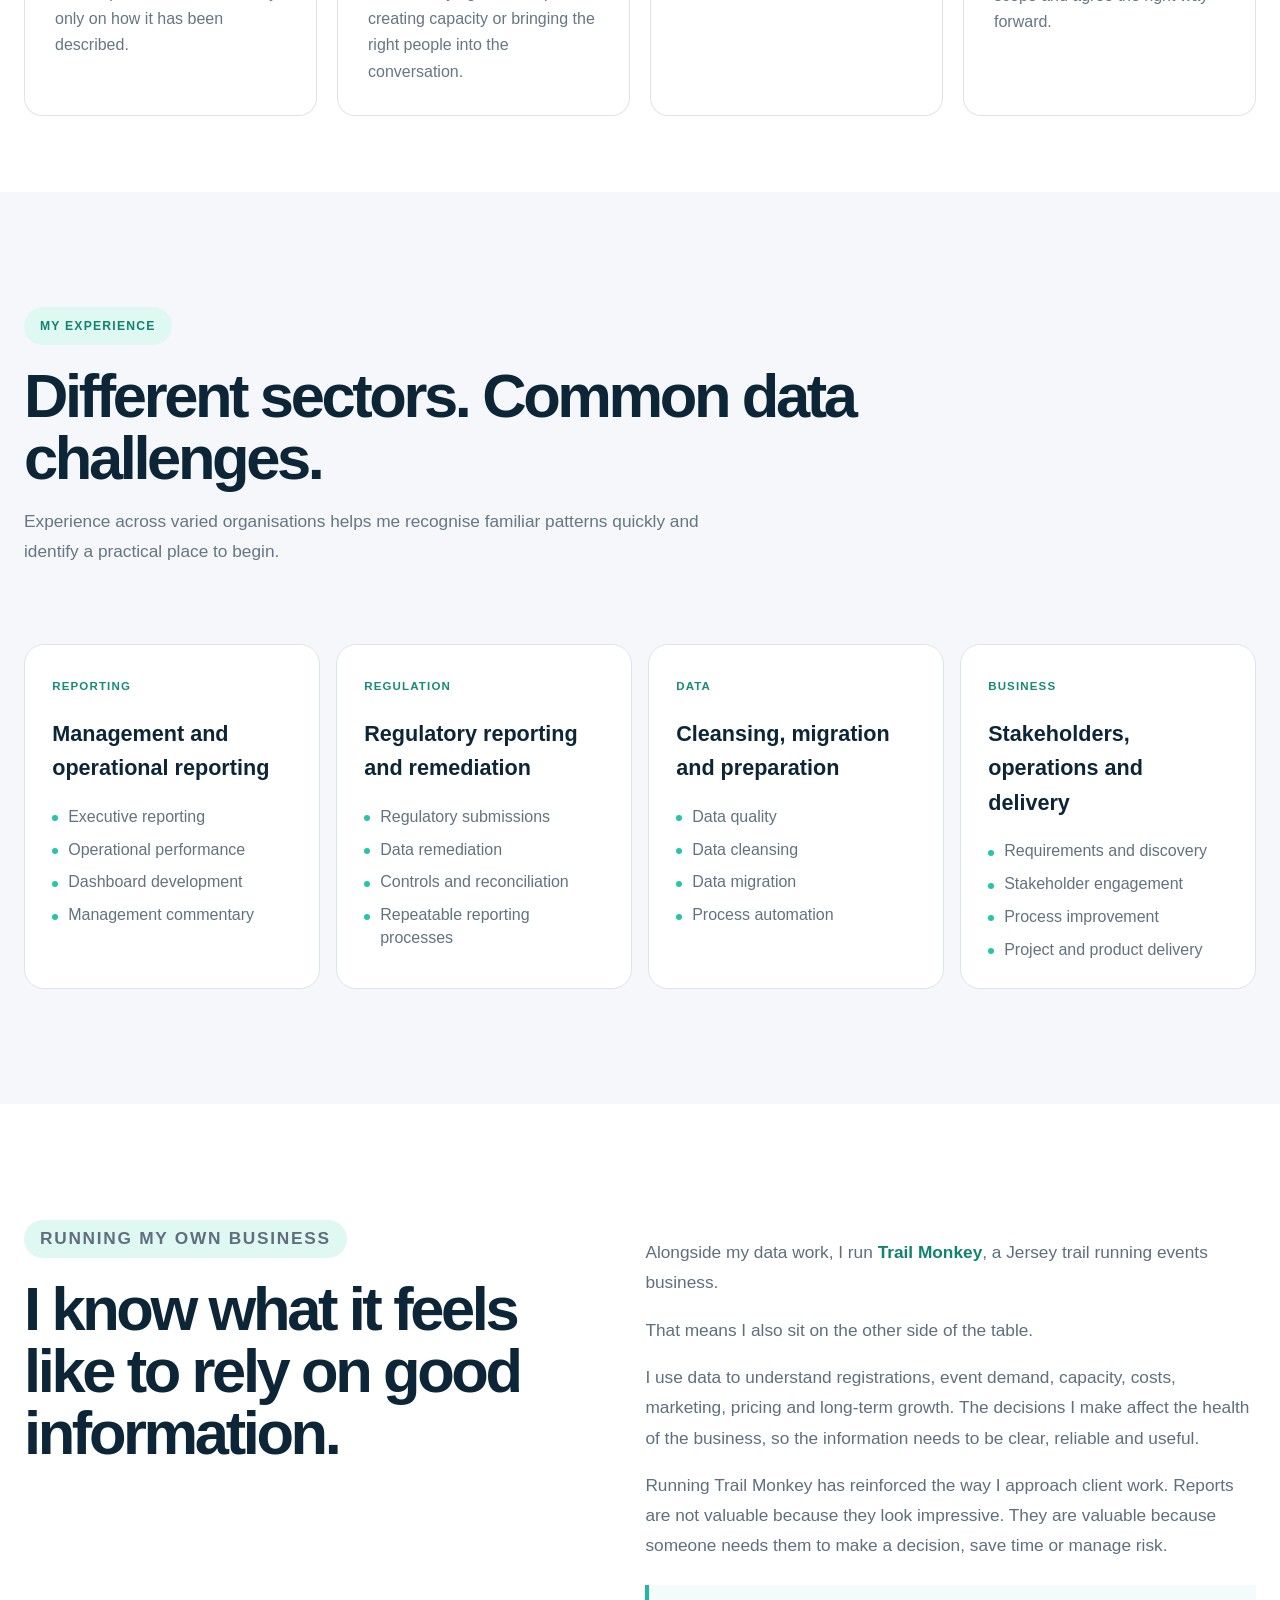
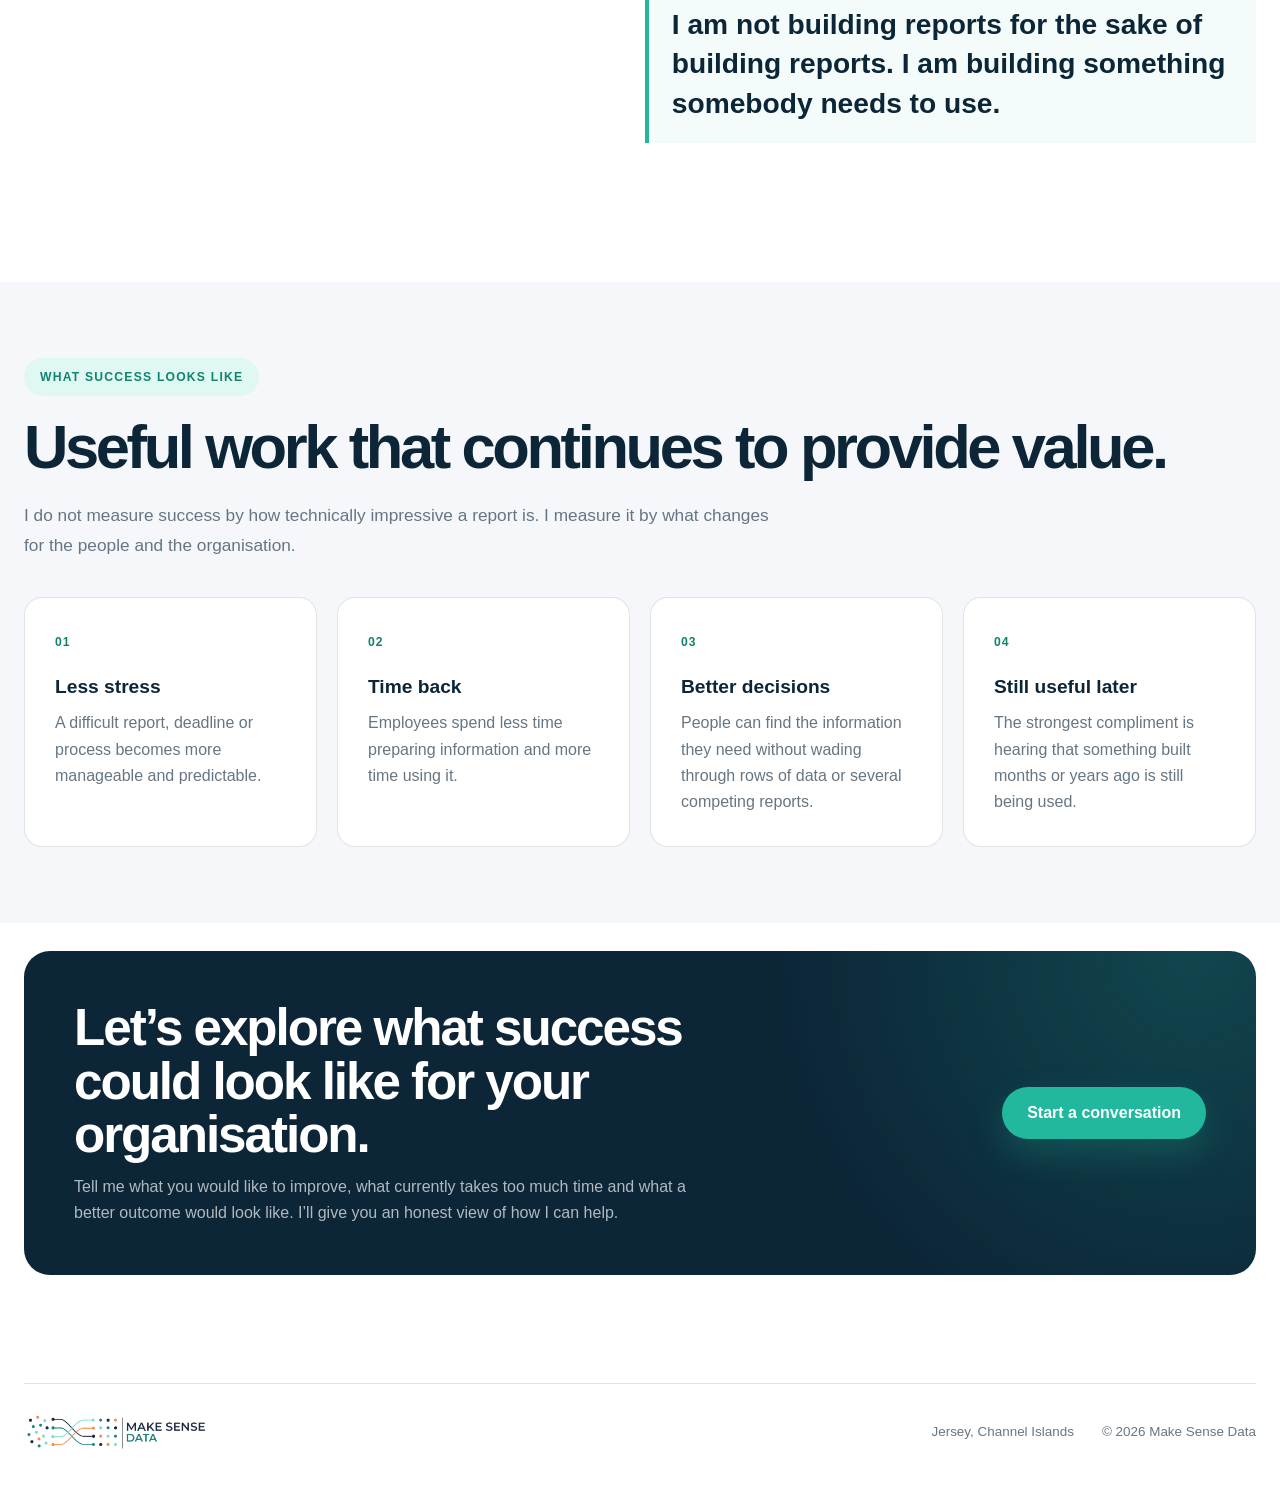
==== commit 380417be: "Update website" ====
--- a/about/index.html
+++ b/about/index.html
@@ -57,7 +57,7 @@
   }
   </script>
 
-  <link rel="stylesheet" href="../css/style.css?v=20260810-1">
+  <link rel="stylesheet" href="../css/style.css?v=20260815-1">
   <script src="../js/app.js?v=20260810-1" defer></script>
 
 </head>
@@ -179,7 +179,7 @@
 
               <img
 
-  src="../images/paul-about.jpg"
+  src="../images/about paul.png"
 
   alt="Paul Burrows, founder of Make Sense Data"
 
--- a/css/style.css
+++ b/css/style.css
@@ -3014,13 +3014,14 @@
 .powerbi-watermark{
   position:absolute;
   right:clamp(14px, 2.2vw, 30px);
-  bottom:clamp(14px, 2.2vw, 30px);
+  top:clamp(14px, 2.2vw, 30px);
   z-index:2;
 
   width:clamp(130px, 18vw, 230px);
   height:auto;
 
-  opacity:.20;
+  opacity:.42;
+  filter:drop-shadow(0 1px 4px rgba(255,255,255,.9));
   pointer-events:none;
   user-select:none;
 }
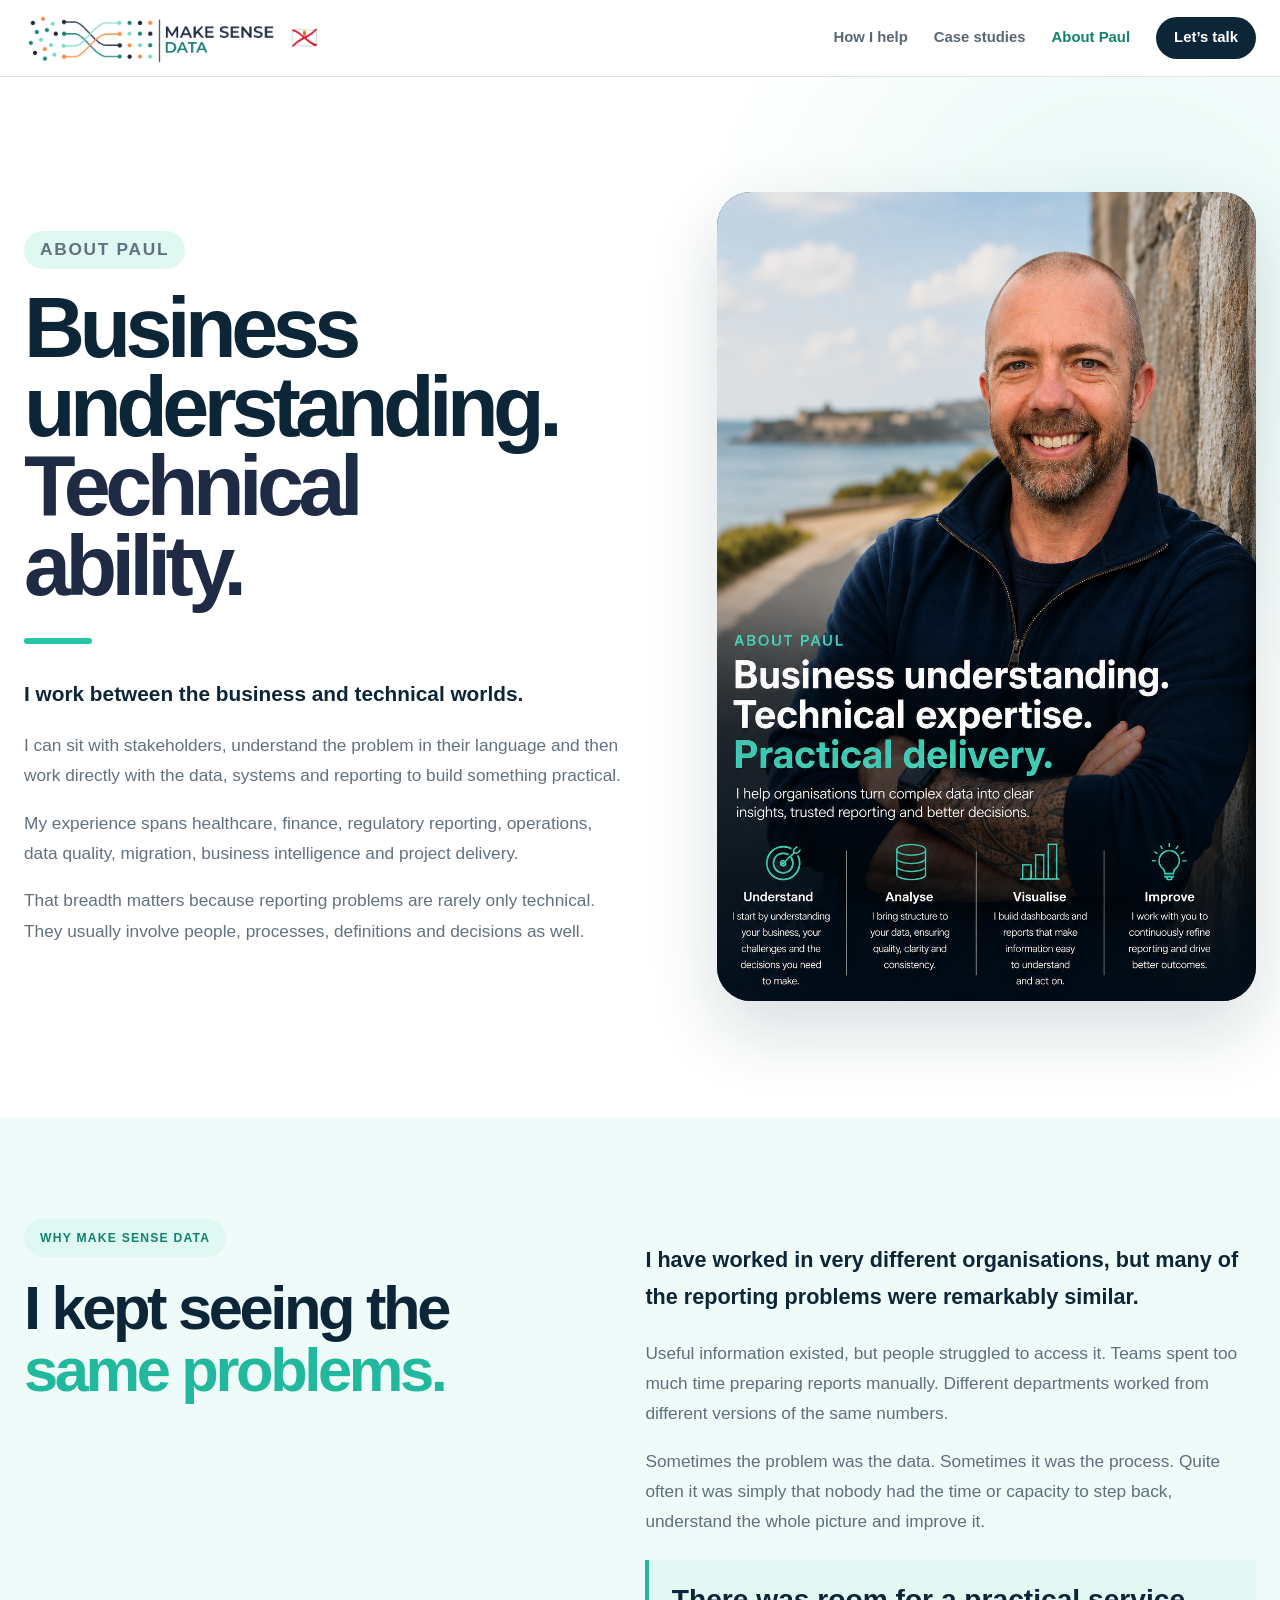
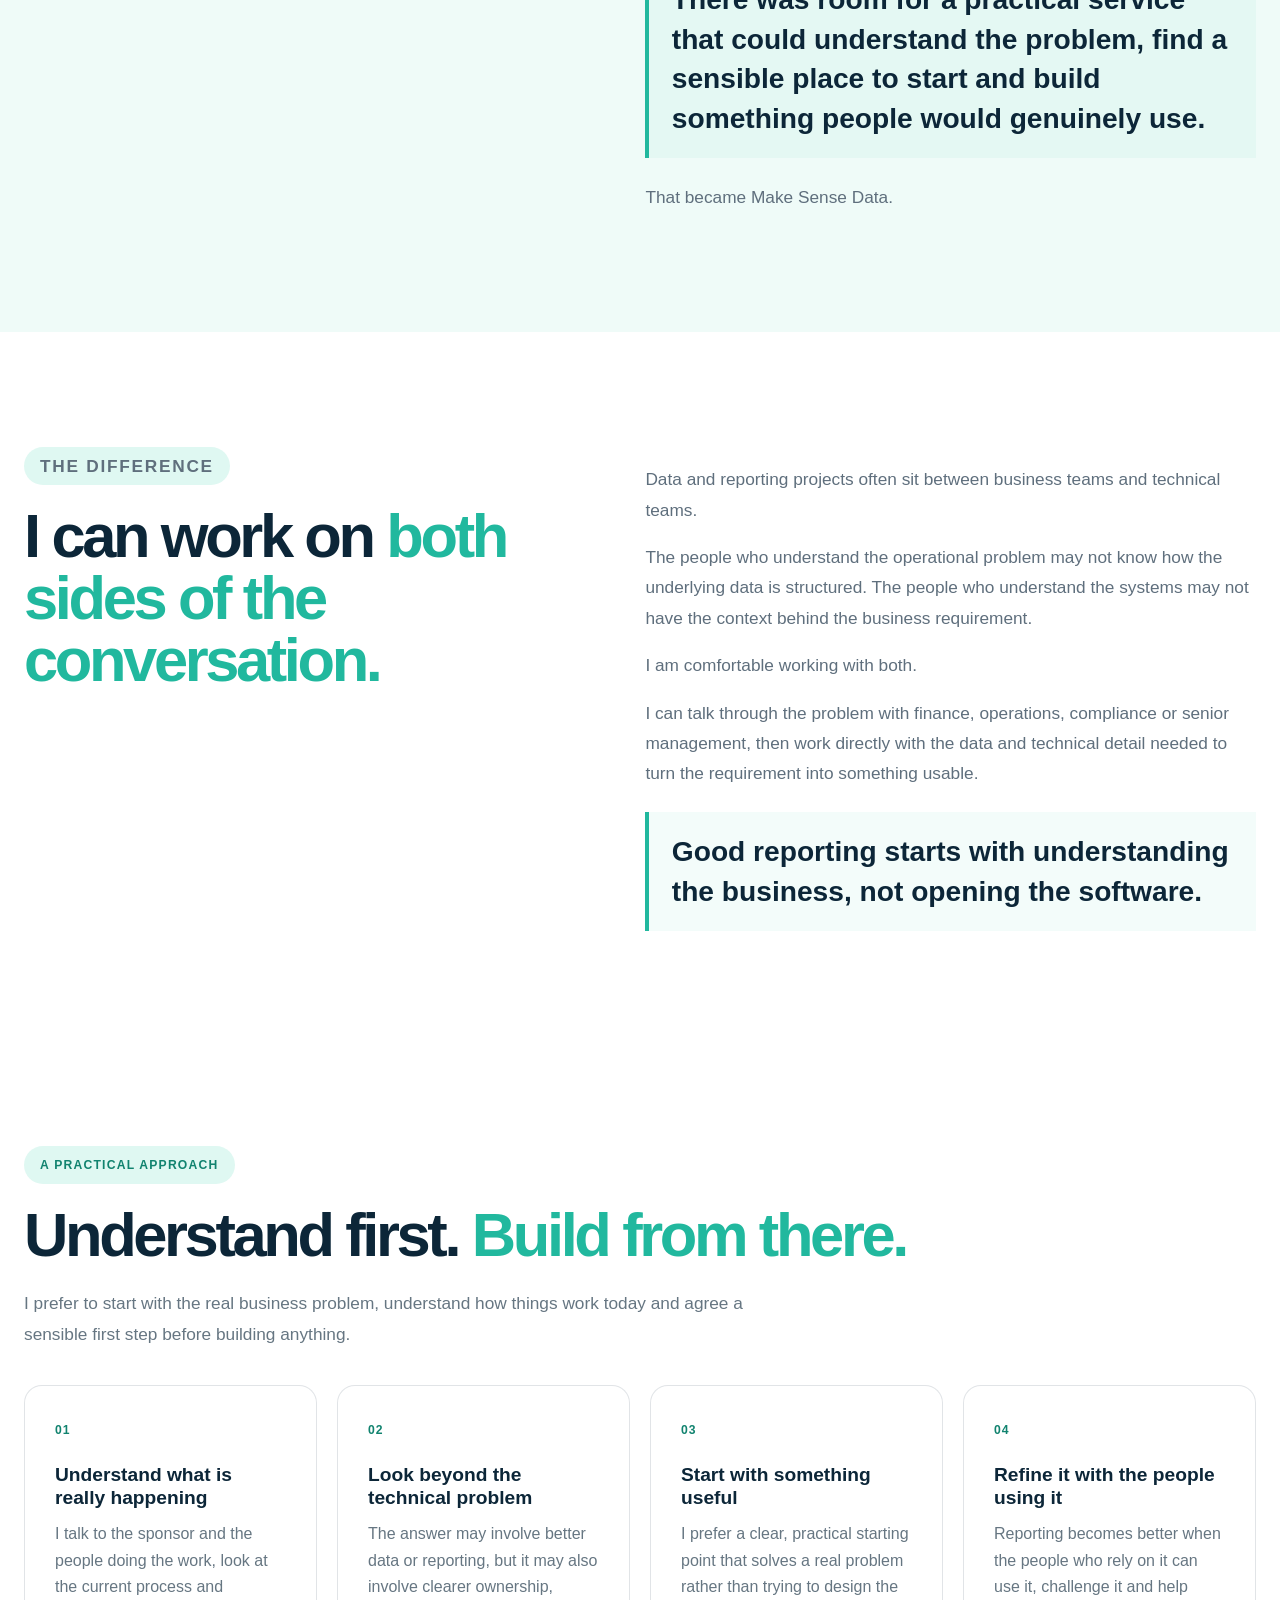
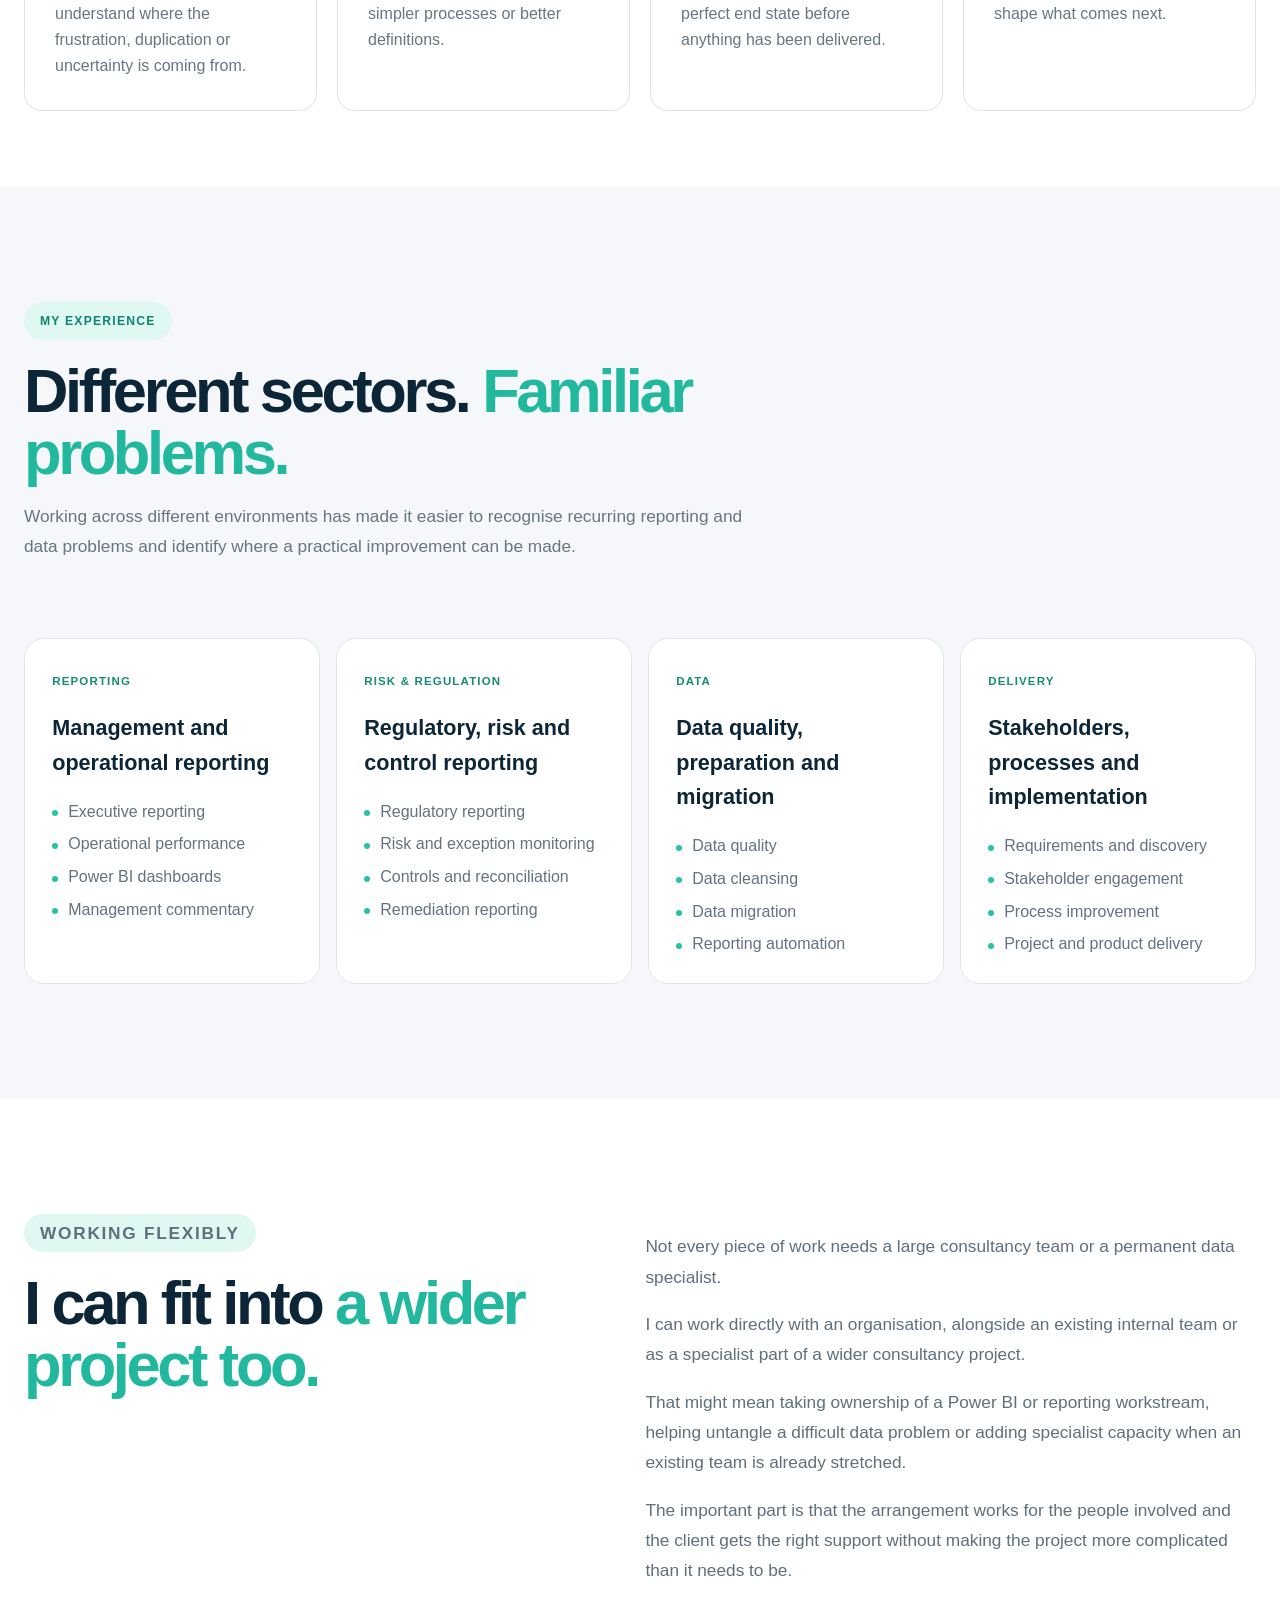
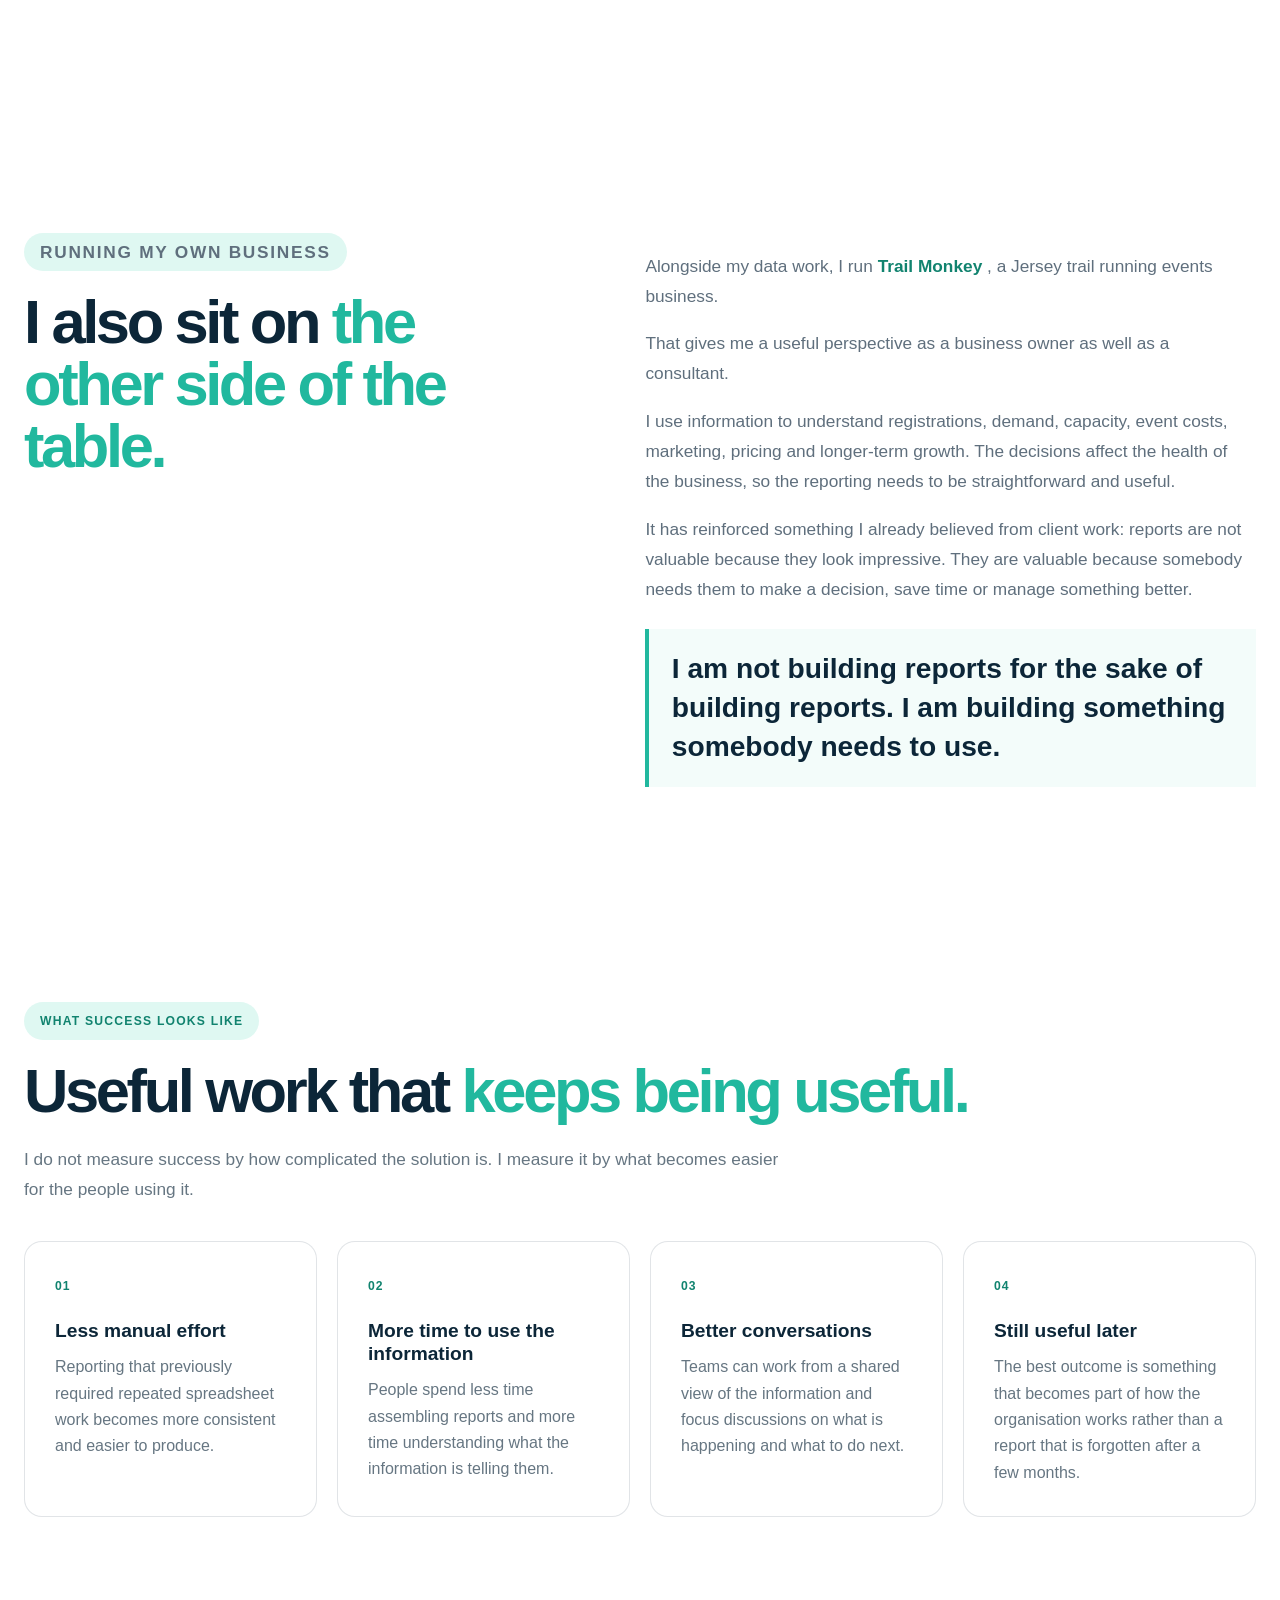
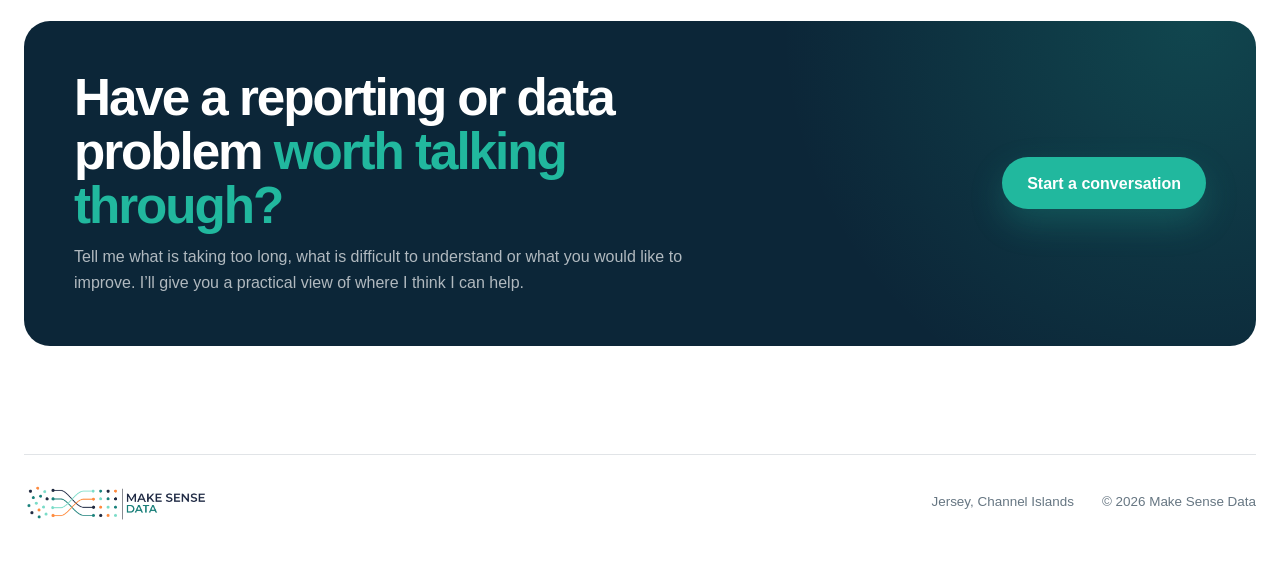
==== commit cda5472c: "Update website" ====
--- a/about/index.html
+++ b/about/index.html
@@ -10,7 +10,7 @@
 
   <meta
     name="description"
-    content="Meet Paul Burrows, founder of Make Sense Data. Business experience, technical expertise and a practical approach to reporting, data and regulatory challenges."
+    content="Meet Paul Burrows, founder of Make Sense Data. Practical reporting, data, Power BI and regulatory experience combined with an understanding of how organisations actually work."
   >
 
   <meta name="robots" content="index, follow">
@@ -27,7 +27,7 @@
 
   <meta
     property="og:description"
-    content="Paul combines business understanding with technical experience to build reporting and data solutions that people genuinely use."
+    content="Paul combines business understanding with hands-on data and reporting experience to build practical solutions that people genuinely use."
   >
 
   <meta
@@ -36,6 +36,7 @@
   >
 
   <meta property="og:type" content="profile">
+
 
   <script type="application/ld+json">
   {
@@ -57,13 +58,22 @@
   }
   </script>
 
-  <link rel="stylesheet" href="../css/style.css?v=20260815-1">
-  <script src="../js/app.js?v=20260810-1" defer></script>
+
+  <link
+    rel="stylesheet"
+    href="../css/style.css?v=20260819-1"
+  >
+
+  <script
+    src="../js/app.js?v=20260819-1"
+    defer
+  ></script>
 
 </head>
 
 
 <body class="about-page">
+
 
   <!-- ==================================================
        HEADER
@@ -72,6 +82,7 @@
   <header class="site-header">
 
     <div class="container nav-wrap">
+
 
       <a
         class="brand brand-logo"
@@ -84,7 +95,13 @@
           alt="Make Sense Data"
           class="site-logo"
         >
-        <span class="brand-flag" aria-label="Jersey">🇯🇪</span>
+
+        <span
+          class="brand-flag"
+          aria-label="Jersey"
+        >
+          🇯🇪
+        </span>
 
       </a>
 
@@ -96,8 +113,10 @@
         aria-controls="main-nav"
         aria-label="Open navigation"
       >
+
         <span></span>
         <span></span>
+
       </button>
 
 
@@ -107,17 +126,36 @@
         aria-label="Main navigation"
       >
 
-        <a href="../#services">How I help</a>
-        <a href="../#work">Case Studies</a>
-      
-        <a class="nav-about" href="./" aria-current="page">About Paul</a>
-        <a class="nav-cta" href="../#contact">Let’s talk</a>
+        <a href="../#services">
+          How I help
+        </a>
+
+        <a href="../#work">
+          Case studies
+        </a>
+
+        <a
+          class="nav-about"
+          href="./"
+          aria-current="page"
+        >
+          About Paul
+        </a>
+
+        <a
+          class="nav-cta"
+          href="../#contact"
+        >
+          Let’s talk
+        </a>
 
       </nav>
 
+
     </div>
 
   </header>
+
 
 
   <main>
@@ -131,76 +169,91 @@
 
       <div class="container">
 
+
         <div class="about-hero-grid">
 
 
           <!-- COPY -->
 
           <div class="about-hero-copy">
+
 
             <p class="eyebrow">
               About Paul
             </p>
 
+
             <h1>
               Business understanding.
-              <span>Technical ability.</span>
+              <span class="heading-accent">
+                Technical ability.
+              </span>
             </h1>
+
 
             <div
               class="about-hero-line"
               aria-hidden="true"
             ></div>
 
+
             <p class="about-hero-intro">
-              I sit between the business and technical worlds.
-            </p>
+              I work between the business and technical worlds.
+            </p>
+
 
             <p>
               I can sit with stakeholders, understand the problem in their
-              language and then work directly with the data to build a
-              practical solution.
-            </p>
-
-            <p>
-              That combination has been shaped by years of work across
-              healthcare, finance, regulatory reporting, operations, data
-              cleansing, migration and business intelligence.
-            </p>
+              language and then work directly with the data, systems and
+              reporting to build something practical.
+            </p>
+
+
+            <p>
+              My experience spans healthcare, finance, regulatory reporting,
+              operations, data quality, migration, business intelligence and
+              project delivery.
+            </p>
+
+
+            <p>
+              That breadth matters because reporting problems are rarely only
+              technical. They usually involve people, processes, definitions
+              and decisions as well.
+            </p>
+
 
           </div>
 
 
+
           <!-- PHOTO -->
 
           <div class="about-hero-media">
 
+
             <div class="about-photo-wrap">
 
               <img
-
-  src="../images/about paul.png"
-
-  alt="Paul Burrows, founder of Make Sense Data"
-
-  width="900"
-
-  height="1200"
-
->
+                src="../images/about paul.png"
+                alt="Paul Burrows, founder of Make Sense Data"
+                width="900"
+                height="1200"
+              >
 
             </div>
 
 
-            
-
           </div>
 
+
         </div>
 
+
       </div>
 
     </section>
+
 
 
     <!-- ==================================================
@@ -211,6 +264,7 @@
 
       <div class="container">
 
+
         <div class="about-belief-grid">
 
 
@@ -220,49 +274,63 @@
               Why Make Sense Data
             </p>
 
+
             <h2>
-              I kept seeing the same problems.
+              I kept seeing the
+              <span class="heading-accent">
+                same problems.
+              </span>
             </h2>
 
           </div>
 
 
+
           <div class="about-belief-copy">
 
+
             <p class="about-belief-lead">
-              Over the years, I worked in very different organisations, but
-              the reporting problems were often remarkably similar.
-            </p>
-
-            <p>
-              Businesses had useful information but struggled to access it.
-              Teams spent too much time producing reports manually. Different
-              departments worked from different versions of the truth.
-            </p>
-
-            <p>
-              Smaller and medium-sized organisations often needed better
-              reporting but could not justify a full-time data team or a large
-              consultancy project.
-            </p>
+              I have worked in very different organisations, but many of the
+              reporting problems were remarkably similar.
+            </p>
+
+
+            <p>
+              Useful information existed, but people struggled to access it.
+              Teams spent too much time preparing reports manually. Different
+              departments worked from different versions of the same numbers.
+            </p>
+
+
+            <p>
+              Sometimes the problem was the data. Sometimes it was the process.
+              Quite often it was simply that nobody had the time or capacity
+              to step back, understand the whole picture and improve it.
+            </p>
+
 
             <blockquote class="about-primary-quote">
-              I realised there was room for a practical service that could
-              understand the problem quickly, build something useful and help
-              the organisation grow from there.
+              There was room for a practical service that could understand
+              the problem, find a sensible place to start and build something
+              people would genuinely use.
             </blockquote>
 
+
             <p>
               That became Make Sense Data.
             </p>
 
+
           </div>
 
+
         </div>
 
+
       </div>
 
     </section>
+
 
 
     <!-- ==================================================
@@ -273,6 +341,7 @@
 
       <div class="container">
 
+
         <div class="about-business-grid">
 
 
@@ -282,46 +351,64 @@
               The difference
             </p>
 
+
             <h2>
-              I speak both languages.
+              I can work on
+              <span class="heading-accent">
+                both sides of the conversation.
+              </span>
             </h2>
 
           </div>
 
 
+
           <div>
 
-            <p>
-              Consultants often lean heavily towards one of two areas.
-            </p>
-
-            <p>
-              Some are very strong commercially but rely on technical teams to
-              turn an idea into a working solution. Others are technically
-              excellent but struggle to understand what the business genuinely
-              needs.
-            </p>
-
-            <p>
-              My experience allows me to work across both.
-            </p>
-
-            <p>
-              I can understand the operational or regulatory challenge, speak with the people involved, challenge assumptions and then work directly with the systems, processes and data.
-            </p>
+
+            <p>
+              Data and reporting projects often sit between business teams
+              and technical teams.
+            </p>
+
+
+            <p>
+              The people who understand the operational problem may not know
+              how the underlying data is structured. The people who understand
+              the systems may not have the context behind the business
+              requirement.
+            </p>
+
+
+            <p>
+              I am comfortable working with both.
+            </p>
+
+
+            <p>
+              I can talk through the problem with finance, operations,
+              compliance or senior management, then work directly with the
+              data and technical detail needed to turn the requirement into
+              something usable.
+            </p>
+
 
             <blockquote>
-              Good reporting starts with understanding the business, not
-              opening the software.
+              Good reporting starts with understanding the business,
+              not opening the software.
             </blockquote>
 
+
           </div>
 
+
         </div>
 
+
       </div>
 
     </section>
+
 
 
     <!-- ==================================================
@@ -332,19 +419,28 @@
 
       <div class="case-study-inner">
 
+
         <p class="eyebrow">
           A practical approach
         </p>
 
+
         <h2>
-          Methodical, collaborative and straightforward.
+          Understand first.
+          <span class="heading-accent">
+            Build from there.
+          </span>
         </h2>
 
+
         <p class="about-process-intro">
-          I aim to get to the heart of the problem, define a clear scope and keep people involved throughout the work.
+          I prefer to start with the real business problem, understand how
+          things work today and agree a sensible first step before building
+          anything.
         </p>
 
 
+
         <div class="capability-grid">
 
 
@@ -357,12 +453,13 @@
             </h3>
 
             <p>
-              I spend time with the initial sponsor and the people doing the
-              work. I want to see the current process rather than rely only on
-              how it has been described.
-            </p>
-
-          </article>
+              I talk to the sponsor and the people doing the work, look at
+              the current process and understand where the frustration,
+              duplication or uncertainty is coming from.
+            </p>
+
+          </article>
+
 
 
           <article>
@@ -374,10 +471,13 @@
             </h3>
 
             <p>
-              Sometimes the solution involves improving data or connecting systems. At other times, it is about clarifying ownership, creating capacity or bringing the right people into the conversation.
-            </p>
-
-          </article>
+              The answer may involve better data or reporting, but it may also
+              involve clearer ownership, simpler processes or better
+              definitions.
+            </p>
+
+          </article>
+
 
 
           <article>
@@ -385,15 +485,17 @@
             <span>03</span>
 
             <h3>
-              Set a clear scope
-            </h3>
-
-            <p>
-              The work, boundaries, assumptions and expected outcome should be
-              understood before development begins.
-            </p>
-
-          </article>
+              Start with something useful
+            </h3>
+
+            <p>
+              I prefer a clear, practical starting point that solves a real
+              problem rather than trying to design the perfect end state
+              before anything has been delivered.
+            </p>
+
+          </article>
+
 
 
           <article>
@@ -401,22 +503,24 @@
             <span>04</span>
 
             <h3>
-              Communicate and adapt
-            </h3>
-
-            <p>
-              I work quickly and communicate openly. Where something unexpected
-              changes the requirement, we revisit the scope and agree the right
-              way forward.
-            </p>
-
-          </article>
+              Refine it with the people using it
+            </h3>
+
+            <p>
+              Reporting becomes better when the people who rely on it can
+              use it, challenge it and help shape what comes next.
+            </p>
+
+          </article>
+
 
         </div>
 
+
       </div>
 
     </section>
+
 
 
     <!-- ==================================================
@@ -427,29 +531,42 @@
 
       <div class="container">
 
+
         <div class="about-section-heading">
 
+
           <p class="eyebrow">
-            MY EXPERIENCE
+            My experience
           </p>
 
+
           <h2>
-            Different sectors. Common data challenges.
+            Different sectors.
+            <span class="heading-accent">
+              Familiar problems.
+            </span>
           </h2>
 
+
           <p>
-            Experience across varied organisations helps me recognise familiar patterns quickly and identify a practical place to begin.
+            Working across different environments has made it easier to
+            recognise recurring reporting and data problems and identify
+            where a practical improvement can be made.
           </p>
 
+
         </div>
 
 
+
         <div class="expertise-grid">
 
 
           <article class="expertise-card">
 
-            <span>Reporting</span>
+            <span>
+              Reporting
+            </span>
 
             <h3>
               Management and operational reporting
@@ -458,55 +575,64 @@
             <ul>
               <li>Executive reporting</li>
               <li>Operational performance</li>
-              <li>Dashboard development</li>
+              <li>Power BI dashboards</li>
               <li>Management commentary</li>
             </ul>
 
           </article>
 
 
+
           <article class="expertise-card">
 
-            <span>Regulation</span>
-
-            <h3>
-              Regulatory reporting and remediation
+            <span>
+              Risk &amp; regulation
+            </span>
+
+            <h3>
+              Regulatory, risk and control reporting
             </h3>
 
             <ul>
-              <li>Regulatory submissions</li>
-              <li>Data remediation</li>
+              <li>Regulatory reporting</li>
+              <li>Risk and exception monitoring</li>
               <li>Controls and reconciliation</li>
-              <li>Repeatable reporting processes</li>
+              <li>Remediation reporting</li>
             </ul>
 
           </article>
 
 
+
           <article class="expertise-card">
 
-            <span>Data</span>
-
-            <h3>
-              Cleansing, migration and preparation
+            <span>
+              Data
+            </span>
+
+            <h3>
+              Data quality, preparation and migration
             </h3>
 
             <ul>
               <li>Data quality</li>
               <li>Data cleansing</li>
               <li>Data migration</li>
-              <li>Process automation</li>
+              <li>Reporting automation</li>
             </ul>
 
           </article>
 
 
+
           <article class="expertise-card">
 
-            <span>Business</span>
-
-            <h3>
-              Stakeholders, operations and delivery
+            <span>
+              Delivery
+            </span>
+
+            <h3>
+              Stakeholders, processes and implementation
             </h3>
 
             <ul>
@@ -518,11 +644,86 @@
 
           </article>
 
+
         </div>
 
+
       </div>
 
     </section>
+
+
+
+    <!-- ==================================================
+         WORKING WITH OTHER CONSULTANCIES
+         ================================================== -->
+
+    <section class="about-business-owner">
+
+      <div class="container">
+
+
+        <div class="about-business-grid">
+
+
+          <div>
+
+            <p class="eyebrow">
+              Working flexibly
+            </p>
+
+
+            <h2>
+              I can fit into
+              <span class="heading-accent">
+                a wider project too.
+              </span>
+            </h2>
+
+          </div>
+
+
+
+          <div>
+
+
+            <p>
+              Not every piece of work needs a large consultancy team or a
+              permanent data specialist.
+            </p>
+
+
+            <p>
+              I can work directly with an organisation, alongside an existing
+              internal team or as a specialist part of a wider consultancy
+              project.
+            </p>
+
+
+            <p>
+              That might mean taking ownership of a Power BI or reporting
+              workstream, helping untangle a difficult data problem or adding
+              specialist capacity when an existing team is already stretched.
+            </p>
+
+
+            <p>
+              The important part is that the arrangement works for the people
+              involved and the client gets the right support without making
+              the project more complicated than it needs to be.
+            </p>
+
+
+          </div>
+
+
+        </div>
+
+
+      </div>
+
+    </section>
+
 
 
     <!-- ==================================================
@@ -533,23 +734,30 @@
 
       <div class="container">
 
+
         <div class="about-business-grid">
 
 
           <div>
 
             <p class="eyebrow">
-              RUNNING MY OWN BUSINESS
-            </p>
+              Running my own business
+            </p>
+
 
             <h2>
-              I know what it feels like to rely on good information.
+              I also sit on
+              <span class="heading-accent">
+                the other side of the table.
+              </span>
             </h2>
 
           </div>
 
 
+
           <div>
+
 
             <p>
               Alongside my data work, I run
@@ -558,41 +766,52 @@
                 href="https://www.trailmonkeyjersey.com/"
                 target="_blank"
                 rel="noopener noreferrer"
-                aria-label="Trail Monkey website (opens in a new tab)"
-              >Trail Monkey</a>,
+                aria-label="Trail Monkey website, opens in a new tab"
+              >
+                Trail Monkey
+              </a>,
               a Jersey trail running events business.
             </p>
 
-            <p>
-              That means I also sit on the other side of the table.
-            </p>
-
-            <p>
-              I use data to understand registrations, event demand, capacity,
-              costs, marketing, pricing and long-term growth. The decisions I
-              make affect the health of the business, so the information needs
-              to be clear, reliable and useful.
-            </p>
-
-            <p>
-              Running Trail Monkey has reinforced the way I approach client
-              work. Reports are not valuable because they look impressive.
-              They are valuable because someone needs them to make a decision,
-              save time or manage risk.
-            </p>
+
+            <p>
+              That gives me a useful perspective as a business owner as well
+              as a consultant.
+            </p>
+
+
+            <p>
+              I use information to understand registrations, demand, capacity,
+              event costs, marketing, pricing and longer-term growth. The
+              decisions affect the health of the business, so the reporting
+              needs to be straightforward and useful.
+            </p>
+
+
+            <p>
+              It has reinforced something I already believed from client work:
+              reports are not valuable because they look impressive. They are
+              valuable because somebody needs them to make a decision, save
+              time or manage something better.
+            </p>
+
 
             <blockquote>
-              I am not building reports for the sake of building reports. I am
-              building something somebody needs to use.
+              I am not building reports for the sake of building reports.
+              I am building something somebody needs to use.
             </blockquote>
 
+
           </div>
 
+
         </div>
 
+
       </div>
 
     </section>
+
 
 
     <!-- ==================================================
@@ -603,20 +822,27 @@
 
       <div class="case-study-inner">
 
+
         <p class="eyebrow">
           What success looks like
         </p>
 
+
         <h2>
-          Useful work that continues to provide value.
+          Useful work that
+          <span class="heading-accent">
+            keeps being useful.
+          </span>
         </h2>
 
+
         <p class="about-process-intro">
-          I do not measure success by how technically impressive a report is.
-          I measure it by what changes for the people and the organisation.
+          I do not measure success by how complicated the solution is.
+          I measure it by what becomes easier for the people using it.
         </p>
 
 
+
         <div class="capability-grid">
 
 
@@ -625,15 +851,16 @@
             <span>01</span>
 
             <h3>
-              Less stress
-            </h3>
-
-            <p>
-              A difficult report, deadline or process becomes more manageable
-              and predictable.
-            </p>
-
-          </article>
+              Less manual effort
+            </h3>
+
+            <p>
+              Reporting that previously required repeated spreadsheet work
+              becomes more consistent and easier to produce.
+            </p>
+
+          </article>
+
 
 
           <article>
@@ -641,15 +868,16 @@
             <span>02</span>
 
             <h3>
-              Time back
-            </h3>
-
-            <p>
-              Employees spend less time preparing information and more time
-              using it.
-            </p>
-
-          </article>
+              More time to use the information
+            </h3>
+
+            <p>
+              People spend less time assembling reports and more time
+              understanding what the information is telling them.
+            </p>
+
+          </article>
+
 
 
           <article>
@@ -657,15 +885,16 @@
             <span>03</span>
 
             <h3>
-              Better decisions
-            </h3>
-
-            <p>
-              People can find the information they need without wading through
-              rows of data or several competing reports.
-            </p>
-
-          </article>
+              Better conversations
+            </h3>
+
+            <p>
+              Teams can work from a shared view of the information and focus
+              discussions on what is happening and what to do next.
+            </p>
+
+          </article>
+
 
 
           <article>
@@ -677,17 +906,21 @@
             </h3>
 
             <p>
-              The strongest compliment is hearing that something built months
-              or years ago is still being used.
-            </p>
-
-          </article>
+              The best outcome is something that becomes part of how the
+              organisation works rather than a report that is forgotten after
+              a few months.
+            </p>
+
+          </article>
+
 
         </div>
 
+
       </div>
 
     </section>
+
 
 
     <!-- ==================================================
@@ -698,17 +931,26 @@
 
       <div class="case-study-inner">
 
+
         <div class="case-study-cta-panel">
 
+
           <div>
 
             <h2>
-              Let’s explore what success could look like for your organisation.
+              Have a reporting or data problem
+              <span class="heading-accent">
+                worth talking through?
+              </span>
             </h2>
 
-            <p>
-              Tell me what you would like to improve, what currently takes too much time and what a better outcome would look like. I’ll give you an honest view of how I can help.
-            </p>
+
+            <p>
+              Tell me what is taking too long, what is difficult to understand
+              or what you would like to improve. I’ll give you a practical view
+              of where I think I can help.
+            </p>
+
 
           </div>
 
@@ -720,13 +962,17 @@
             Start a conversation
           </a>
 
+
         </div>
 
+
       </div>
 
     </section>
 
+
   </main>
+
 
 
   <!-- ==================================================
@@ -737,9 +983,11 @@
 
     <div class="container footer-wrap">
 
+
       <a
         class="brand brand-logo footer-brand"
         href="../"
+        aria-label="Make Sense Data home"
       >
 
         <img
@@ -760,10 +1008,12 @@
         © <span id="year"></span> Make Sense Data
       </p>
 
+
     </div>
 
   </footer>
 
+
 </body>
 
 </html>
--- a/css/style.css
+++ b/css/style.css
@@ -5473,9 +5473,55 @@
   font-size:.95rem;
 }
 
-.case-browser-arrow,
+/* =========================================================
+   CASE BROWSER DOT NAVIGATION
+   ========================================================= */
+
 .case-browser-dots{
-  display:none;
+  position:absolute;
+  left:50%;
+  bottom:28px;
+
+  display:flex;
+
+  align-items:center;
+  justify-content:center;
+
+  gap:8px;
+
+  transform:translateX(-50%);
+
+  z-index:10;
+}
+
+.case-browser-dots button{
+  width:9px;
+  height:9px;
+
+  padding:0;
+
+  border:0;
+  border-radius:999px;
+
+  background:rgba(12,38,56,.22);
+
+  cursor:pointer;
+
+  transition:
+    width .25s ease,
+    background .25s ease,
+    transform .25s ease;
+}
+
+.case-browser-dots button:hover{
+  transform:scale(1.15);
+  background:rgba(33,184,158,.6);
+}
+
+.case-browser-dots button.is-active{
+  width:26px;
+
+  background:var(--teal);
 }
 
 @media(max-width:900px){
@@ -6187,4 +6233,1518 @@
     line-height:1.25;
     white-space:normal;
   }
-}
+
+} /* CLOSE max-width:600px HERE */
+
+
+/* ==================================================
+   CASE BROWSER - SIXTH CASE SUPPORT
+   ================================================== */
+
+.case-browser-dots{
+  display:flex;
+  justify-content:center;
+  align-items:center;
+  gap:10px;
+  margin-top:24px;
+}
+
+
+.case-browser-dots button{
+  width:10px;
+  height:10px;
+  padding:0;
+  border:0;
+  border-radius:50%;
+  background:rgba(31,42,68,.25);
+  cursor:pointer;
+  transition:all .25s ease;
+}
+
+
+.case-browser-dots button:hover{
+  transform:scale(1.15);
+}
+
+
+.case-browser-dots button.is-active{
+  width:28px;
+  border-radius:20px;
+  background:#27C5A7;
+}
+
+
+/* Ensure all six cards can participate */
+
+.case-browser-card{
+  display:none;
+}
+
+
+.case-browser-card.is-active{
+  display:block;
+}
+
+
+/* Ensure all six copy panels behave correctly */
+
+.case-browser-copy{
+  display:none;
+}
+
+
+.case-browser-copy.is-active{
+  display:block;
+}
+
+
+/* Mobile spacing adjustment */
+
+@media(max-width:700px){
+
+  .case-browser-dots{
+    gap:8px;
+  }
+
+
+  .case-browser-dots button{
+    width:9px;
+    height:9px;
+  }
+
+
+  .case-browser-dots button.is-active{
+    width:22px;
+  }
+
+}
+
+/* =========================================================
+   HOMEPAGE CONTENT VISIBILITY SAFETY FIX
+   18 AUGUST 2026
+   ========================================================= */
+
+
+/* Standard reveal content */
+
+.reveal,
+.reveal.visible{
+  opacity:1 !important;
+  transform:none !important;
+}
+
+
+/* New homepage hero */
+
+.hero .hero-positioning,
+.hero .hero-location,
+.hero .lead,
+.hero-actions,
+.hero .capabilities{
+  opacity:1 !important;
+  visibility:visible !important;
+  filter:none !important;
+  transform:none !important;
+}
+
+
+/* Coloured words in the new hero */
+
+
+
+
+/* New hierarchy elements */
+
+.hero-positioning,
+.hero-brand-statement,
+.hero-location,
+.why-title,
+.why-statement,
+.section-title,
+.section-statement,
+.section-description{
+  visibility:visible !important;
+}
+
+
+/* =========================================================
+   NEW HERO HIERARCHY
+   ========================================================= */
+
+.hero-positioning{
+  max-width:900px;
+
+  margin:0 0 25px;
+
+  color:var(--navy);
+
+  font-size:clamp(3rem,4.45vw,5rem);
+  line-height:.92;
+
+  font-weight:850;
+  letter-spacing:-.065em;
+}
+
+
+
+
+.hero-positioning .hero-line{
+  display:inline;
+}
+
+
+.hero-separator{
+  display:inline-block;
+
+  margin:0 .08em;
+
+  color:var(--teal);
+
+  font-size:.7em;
+}
+
+
+.hero-brand-statement{
+  max-width:690px;
+
+  margin:0 0 24px;
+
+  color:var(--navy);
+
+  font-size:clamp(1.9rem,2.75vw,3rem);
+  line-height:1.04;
+
+  font-weight:750;
+  letter-spacing:-.045em;
+}
+
+
+.hero-location{
+  position:relative;
+
+  max-width:660px;
+
+  margin:18px 0 0;
+  padding-left:18px;
+
+  color:var(--muted);
+
+  font-size:.92rem;
+  line-height:1.55;
+}
+
+
+.hero-location::before{
+  content:"";
+
+  position:absolute;
+
+  top:.58em;
+  left:0;
+
+  width:7px;
+  height:7px;
+
+  border-radius:50%;
+
+  background:var(--teal);
+}
+
+
+/* =========================================================
+   WHY BUSINESSES GET IN TOUCH — NEW HIERARCHY
+   ========================================================= */
+
+.why-heading .why-title{
+  max-width:820px;
+
+  margin:0;
+
+  color:var(--navy);
+
+  font-size:clamp(3.4rem,5.4vw,5.8rem);
+  line-height:.94;
+
+  font-weight:850;
+  letter-spacing:-.055em;
+}
+
+
+.why-heading .why-statement{
+  max-width:760px;
+
+  margin:24px 0 0;
+
+  color:var(--navy);
+
+  font-size:clamp(1.55rem,2.4vw,2.6rem);
+  line-height:1.12;
+
+  font-weight:700;
+  letter-spacing:-.035em;
+}
+
+
+/* =========================================================
+   HOW I HELP — NEW HIERARCHY
+   ========================================================= */
+
+.services-section .section-title{
+  max-width:820px;
+
+  margin:0;
+
+  color:var(--navy);
+
+  font-size:clamp(3.4rem,5.2vw,5.7rem);
+  line-height:.94;
+
+  font-weight:850;
+  letter-spacing:-.055em;
+}
+
+
+.services-section .section-statement{
+  max-width:820px;
+
+  margin:24px 0 0;
+
+  color:var(--navy);
+
+  font-size:clamp(1.55rem,2.35vw,2.5rem);
+  line-height:1.12;
+
+  font-weight:700;
+  letter-spacing:-.035em;
+}
+
+
+.services-section .section-description{
+  max-width:720px;
+
+  margin:22px 0 0;
+
+  color:var(--muted);
+
+  font-size:1.08rem;
+  line-height:1.72;
+}
+
+
+/* =========================================================
+   CASE STUDIES — SINGLE SCREEN MOBILE EXPERIENCE
+   ========================================================= */
+
+@media(max-width:680px){
+
+  .case-showcase-section{
+    padding:58px 0;
+  }
+
+
+  /* =====================================================
+     WHOLE SHOWCASE
+     Designed to sit within roughly one phone viewport
+     ===================================================== */
+
+  .case-showcase{
+    display:grid;
+
+    grid-template-rows:
+      minmax(0,1fr)
+      auto;
+
+    height:calc(100svh - 100px);
+    min-height:620px;
+    max-height:760px;
+
+    overflow:hidden;
+
+    border-radius:20px;
+  }
+
+
+  /* =====================================================
+     FEATURED CASE
+     ===================================================== */
+
+  .case-showcase-main{
+    min-height:0;
+
+    padding:12px;
+
+    display:grid;
+
+    grid-template-rows:
+      minmax(0,1fr)
+      auto;
+
+    overflow:hidden;
+  }
+
+
+  /* Main dashboard */
+
+  .case-showcase-image{
+    width:100%;
+
+    min-height:0;
+
+    overflow:hidden;
+
+    border-radius:10px;
+
+    background:#fff;
+  }
+
+
+  .case-showcase-image img{
+    width:100%;
+    height:100%;
+
+    object-fit:contain;
+    object-position:center;
+  }
+
+
+  /* =====================================================
+     COMPACT DETAILS
+     ===================================================== */
+
+  .case-showcase-content{
+    padding:12px 2px 5px;
+  }
+
+
+  .case-showcase-type{
+    margin:0 0 3px;
+
+    font-size:.56rem;
+  }
+
+
+  .case-showcase-content h3{
+    margin:0;
+
+    font-size:1.25rem;
+    line-height:1.05;
+
+    letter-spacing:-.035em;
+  }
+
+
+  .case-showcase-description{
+    display:-webkit-box;
+
+    margin:6px 0 0;
+
+    overflow:hidden;
+
+    color:var(--muted);
+
+    font-size:.72rem;
+    line-height:1.35;
+
+    -webkit-line-clamp:2;
+    -webkit-box-orient:vertical;
+  }
+
+
+  /*
+    Tags are useful on desktop but consume valuable
+    vertical space on a phone.
+  */
+
+  .case-showcase-tags{
+    display:none;
+  }
+
+
+  .case-showcase-link{
+    margin-top:7px;
+
+    font-size:.72rem;
+  }
+
+
+  /* =====================================================
+     SIX CASE SELECTOR
+     3 ACROSS × 2 ROWS
+     ===================================================== */
+
+  .case-showcase-list{
+    display:grid;
+
+    grid-template-columns:
+      repeat(3,minmax(0,1fr));
+
+    grid-template-rows:
+      repeat(2,auto);
+
+    gap:5px;
+
+    padding:8px;
+
+    overflow:visible;
+
+    background:var(--navy);
+  }
+
+
+  /* Remove mobile instruction row */
+
+  .case-showcase-list::before{
+    display:none;
+  }
+
+
+  /* =====================================================
+     INDIVIDUAL SELECTOR
+     ===================================================== */
+
+  .case-showcase-option,
+  .case-showcase-option.is-active{
+
+    position:relative;
+
+    min-width:0;
+    min-height:0;
+
+    padding:5px;
+
+    display:grid;
+
+    grid-template-rows:
+      auto
+      auto;
+
+    gap:4px;
+
+    border:
+      1px
+      solid
+      rgba(255,255,255,.1);
+
+    border-radius:7px;
+
+    background:
+      rgba(255,255,255,.045);
+
+    text-align:left;
+  }
+
+
+  .case-showcase-option.is-active{
+    padding:5px;
+
+    border-color:var(--teal);
+
+    background:
+      rgba(33,184,158,.17);
+  }
+
+
+  .case-showcase-option.is-active::before{
+    display:none;
+  }
+
+
+  /* Thumbnail */
+
+  .case-showcase-option img{
+    width:100%;
+    height:auto;
+
+    aspect-ratio:16 / 9;
+
+    object-fit:contain;
+
+    border:0;
+    border-radius:4px;
+
+    background:#fff;
+  }
+
+
+  /* =====================================================
+     SELECTOR LABELS
+     ===================================================== */
+
+  .case-option-copy{
+    min-width:0;
+
+    display:block;
+
+    margin:0;
+  }
+
+
+  .case-option-copy strong{
+    display:block;
+
+    overflow:hidden;
+
+    color:#fff;
+
+    font-size:.56rem;
+    line-height:1.15;
+
+    white-space:nowrap;
+    text-overflow:ellipsis;
+  }
+
+
+  /* Hide secondary line to save height */
+
+  .case-option-copy small{
+    display:none;
+  }
+
+
+  .case-showcase-option.is-active
+  .case-option-copy strong{
+    color:#8cebd9;
+  }
+
+
+  /* Number */
+
+  .case-option-number{
+    top:3px;
+    right:3px;
+
+    padding:1px 4px;
+
+    border-radius:999px;
+
+    color:#fff;
+
+    background:
+      rgba(12,38,56,.78);
+
+    font-size:.4rem;
+  }
+
+
+  .case-showcase-option.is-active
+  .case-option-number{
+    color:var(--navy);
+    background:var(--teal);
+  }
+
+}
+/* =========================================================
+   HERO BRAND STATEMENT ANIMATION
+   ========================================================= */
+
+.hero-brand-statement{
+  display:block;
+}
+
+.hero-brand-line{
+  display:block;
+
+  opacity:0;
+  transform:translateY(18px);
+}
+
+
+/* Helping businesses */
+
+body.hero-ready .hero-brand-line-one{
+  animation:
+    rise
+    .72s
+    cubic-bezier(.22,1,.36,1)
+    .35s
+    forwards;
+}
+
+
+/* make sense */
+
+body.hero-ready .hero-brand-line-two{
+  animation:
+    rise
+    .72s
+    cubic-bezier(.22,1,.36,1)
+    .58s
+    forwards;
+}
+
+
+/* of their data */
+
+body.hero-ready .hero-brand-line-three{
+  animation:
+    rise
+    .78s
+    cubic-bezier(.22,1,.36,1)
+    .82s
+    forwards;
+}
+
+
+/* Let the coloured words resolve slightly after their line appears */
+
+body.hero-ready
+.hero-brand-line-two
+.hero-accent-teal{
+
+  animation:
+    heroAccentIn
+    .8s
+    cubic-bezier(.22,1,.36,1)
+    .82s
+    forwards;
+}
+
+
+body.hero-ready
+.hero-brand-line-three
+.hero-accent-coral{
+
+  animation:
+    heroAccentIn
+    .8s
+    cubic-bezier(.22,1,.36,1)
+    1.08s
+    forwards;
+}
+
+
+/* Data underline */
+
+body.hero-ready
+.hero-brand-line-three
+.hero-accent-coral::after{
+
+  animation:
+    underline
+    .7s
+    cubic-bezier(.22,1,.36,1)
+    1.38s
+    forwards;
+}
+/* =========================================================
+   FINAL HERO POSITIONING
+   ========================================================= */
+
+.hero-positioning{
+  max-width:100%;
+  margin:0 0 28px;
+
+  font-size:clamp(2.8rem,3.75vw,4.65rem);
+  line-height:.92;
+  font-weight:850;
+  letter-spacing:-.06em;
+}
+
+.hero-positioning-line{
+  display:block;
+  white-space:nowrap;
+}
+
+.hero-separator{
+  display:inline-block;
+  margin:0 .08em;
+
+  color:var(--teal);
+
+  font-size:.65em;
+  vertical-align:.12em;
+}
+
+
+@media(max-width:680px){
+
+  .hero-positioning{
+    font-size:clamp(2.8rem,12vw,4rem);
+  }
+
+  .hero-positioning-line{
+    white-space:normal;
+  }
+
+  .hero-positioning-line:first-child{
+    display:flex;
+    flex-wrap:wrap;
+    align-items:baseline;
+    gap:0 .12em;
+  }
+
+}
+/* =========================================================
+   CASE STUDIES — COMPACT THUMBNAIL GALLERY
+   ========================================================= */
+
+
+/* Tighten the overall section */
+
+#work.case-browser-section{
+  padding:72px 0;
+}
+
+
+/* Slightly reduce the introductory/menu area */
+
+#work .case-browser-feature{
+  padding:42px 46px;
+  gap:48px;
+}
+
+
+/* Make the menu itself more compact */
+
+#work .case-browser-menu{
+  gap:7px;
+}
+
+#work .case-browser-menu button{
+  padding:12px 14px 12px 48px;
+  border-radius:11px;
+}
+
+#work .case-browser-menu button > span,
+#work .case-browser-menu button.is-active > span{
+  top:14px;
+  left:14px;
+  font-size:.62rem;
+}
+
+#work .case-browser-menu strong{
+  font-size:.82rem;
+}
+
+#work .case-browser-menu small{
+  font-size:.64rem;
+}
+
+
+/* Slightly reduce the active case-study copy */
+
+#work .case-browser-copy h2{
+  max-width:850px;
+
+  font-size:clamp(2.25rem,3.8vw,4rem);
+}
+
+#work .case-browser-intro{
+  margin-top:18px;
+
+  max-width:760px;
+
+  font-size:.98rem;
+  line-height:1.62;
+}
+
+#work .case-browser-tags{
+  margin-top:18px;
+}
+
+#work .case-browser-main-link{
+  margin-top:22px;
+}
+
+
+/* =========================================================
+   THUMBNAIL GRID
+   ========================================================= */
+
+#work .case-browser-panel{
+  padding:
+    0
+    46px
+    46px;
+}
+
+
+/* Six case studies = clean 3 x 2 layout */
+
+#work .case-browser-cards{
+  display:grid;
+
+  grid-template-columns:
+    repeat(3,minmax(0,1fr));
+
+  gap:15px;
+}
+
+
+/* Compact cards */
+
+#work .case-browser-card,
+#work .case-browser-card.is-active{
+  min-height:0;
+
+  padding:14px;
+
+  border-radius:15px;
+
+  opacity:.88;
+
+  transform:none;
+}
+
+
+/* Active card still gets emphasis */
+
+#work .case-browser-card.is-active{
+  opacity:1;
+
+  border-color:var(--teal);
+
+  box-shadow:
+    0 12px 30px
+    rgba(12,38,56,.10);
+}
+
+
+/* =========================================================
+   DASHBOARD THUMBNAILS
+   ========================================================= */
+
+#work .case-browser-card .case-card-image,
+#work .case-browser-card.is-active .case-card-image{
+  width:100%;
+
+  height:145px;
+  min-height:0;
+
+  aspect-ratio:auto;
+
+  border-radius:9px;
+
+  background:#fff;
+}
+
+
+/*
+  Show the COMPLETE dashboard rather than cropping it.
+*/
+
+#work .case-card-image-live img{
+  width:100%;
+  height:100%;
+
+  object-fit:contain;
+  object-position:center;
+
+  transform:none;
+
+  background:#fff;
+}
+
+
+/* =========================================================
+   COMPACT CARD TEXT
+   ========================================================= */
+
+#work .case-browser-card .case-card-status,
+#work .case-browser-card.is-active .case-card-status{
+  margin-bottom:10px;
+
+  padding:4px 8px;
+
+  font-size:.56rem;
+}
+
+
+#work .case-browser-card .case-card-type,
+#work .case-browser-card.is-active .case-card-type{
+  margin-top:13px;
+
+  font-size:.57rem;
+}
+
+
+#work .case-browser-card h3,
+#work .case-browser-card.is-active h3{
+  margin:7px 0 7px;
+
+  font-size:1.08rem;
+  line-height:1.12;
+}
+
+
+#work .case-browser-card > p:not(.case-card-type),
+#work .case-browser-card.is-active > p:not(.case-card-type){
+  font-size:.76rem;
+  line-height:1.48;
+}
+
+
+#work .case-browser-card .case-card-link,
+#work .case-browser-card.is-active .case-card-link{
+  padding-top:12px;
+
+  font-size:.76rem;
+}
+
+
+/* =========================================================
+   TABLET
+   ========================================================= */
+
+@media(max-width:1050px){
+
+  #work .case-browser-cards{
+    grid-template-columns:
+      repeat(2,minmax(0,1fr));
+  }
+
+  #work .case-browser-card .case-card-image,
+  #work .case-browser-card.is-active .case-card-image{
+    height:165px;
+  }
+
+}
+
+
+/* =========================================================
+   MOBILE
+   ========================================================= */
+
+@media(max-width:700px){
+
+  #work .case-browser-feature{
+    padding:28px 22px 30px;
+  }
+
+  #work .case-browser-panel{
+    padding:
+      0
+      22px
+      30px;
+  }
+
+
+  /*
+    On mobile turn the thumbnails into a horizontal gallery
+    rather than stacking six large cards vertically.
+  */
+
+  #work .case-browser-cards{
+    display:flex;
+
+    gap:12px;
+
+    overflow-x:auto;
+
+    scroll-snap-type:x mandatory;
+
+    scrollbar-width:none;
+  }
+
+  #work .case-browser-cards::-webkit-scrollbar{
+    display:none;
+  }
+
+
+  #work .case-browser-card,
+  #work .case-browser-card.is-active{
+    display:flex;
+
+    flex:
+      0
+      0
+      78%;
+
+    scroll-snap-align:start;
+  }
+
+
+  #work .case-browser-card .case-card-image,
+  #work .case-browser-card.is-active .case-card-image{
+    height:145px;
+  }
+
+}
+/* =========================================================
+   HEADING ACCENTS
+   ========================================================= */
+
+.heading-accent{
+  color:var(--teal);
+}
+/* =========================================================
+   CASE STUDY SHOWCASE
+   ========================================================= */
+
+.case-showcase-section{
+  padding:88px 0 96px;
+  background:var(--cream);
+}
+
+
+.case-showcase-heading{
+  max-width:820px;
+  margin-bottom:42px;
+}
+
+
+.case-showcase-heading .section-title{
+  margin:0;
+}
+
+
+.case-showcase-heading > p{
+  max-width:680px;
+
+  margin:18px 0 0;
+
+  color:var(--muted);
+
+  font-size:1.05rem;
+  line-height:1.65;
+}
+
+
+/* Main frame */
+
+.case-showcase{
+  display:grid;
+
+  grid-template-columns:
+    minmax(0,1fr)
+    330px;
+
+  min-height:620px;
+
+  overflow:hidden;
+
+  border:1px solid var(--line);
+
+  border-radius:26px;
+
+  background:var(--white);
+
+  box-shadow:
+    0 24px 70px
+    rgba(12,38,56,.11);
+}
+
+
+/* =========================================================
+   LARGE DISPLAY
+   ========================================================= */
+
+.case-showcase-main{
+  min-width:0;
+
+  padding:28px;
+
+  display:grid;
+
+  grid-template-rows:
+    minmax(0,1fr)
+    auto;
+
+  background:
+    radial-gradient(
+      circle at 90% 4%,
+      rgba(33,184,158,.11),
+      transparent 30%
+    ),
+    #f3f8f7;
+}
+
+
+.case-showcase-image{
+  min-height:390px;
+
+  display:flex;
+
+  align-items:center;
+  justify-content:center;
+
+  overflow:hidden;
+
+  border:1px solid var(--line);
+  border-radius:16px;
+
+  background:#fff;
+}
+
+
+.case-showcase-image img{
+  width:100%;
+  height:100%;
+
+  max-height:500px;
+
+  object-fit:contain;
+  object-position:center;
+
+  transition:
+    opacity .25s ease,
+    transform .35s cubic-bezier(.22,1,.36,1);
+}
+
+
+.case-showcase-image img.is-changing{
+  opacity:0;
+  transform:scale(.985);
+}
+
+
+/* Main copy */
+
+.case-showcase-content{
+  padding:
+    25px
+    4px
+    2px;
+}
+
+
+.case-showcase-type{
+  margin:0 0 8px;
+
+  color:var(--teal-dark);
+
+  font-size:.72rem;
+  font-weight:900;
+
+  letter-spacing:.08em;
+  text-transform:uppercase;
+}
+
+
+.case-showcase-content h3{
+  margin:0;
+
+  color:var(--navy);
+
+  font-size:clamp(1.8rem,2.6vw,2.7rem);
+  line-height:1.05;
+  letter-spacing:-.045em;
+}
+
+
+.case-showcase-description{
+  max-width:790px;
+
+  margin:13px 0 0;
+
+  color:var(--muted);
+
+  line-height:1.65;
+}
+
+
+.case-showcase-tags{
+  display:flex;
+  flex-wrap:wrap;
+
+  gap:7px;
+
+  margin-top:17px;
+}
+
+
+.case-showcase-tags span{
+  padding:6px 10px;
+
+  border-radius:999px;
+
+  color:var(--teal-dark);
+  background:var(--teal-soft);
+
+  font-size:.69rem;
+  font-weight:750;
+}
+
+
+.case-showcase-link{
+  display:inline-flex;
+
+  align-items:center;
+
+  gap:9px;
+
+  margin-top:19px;
+
+  color:var(--navy);
+
+  font-size:.87rem;
+  font-weight:850;
+}
+
+
+.case-showcase-link span{
+  color:var(--teal);
+
+  transition:transform .2s ease;
+}
+
+
+.case-showcase-link:hover span{
+  transform:translateX(4px);
+}
+
+
+/* =========================================================
+   RIGHT-HAND SELECTOR
+   ========================================================= */
+
+.case-showcase-list{
+  display:grid;
+
+  grid-template-rows:
+    repeat(6,1fr);
+
+  background:var(--navy);
+}
+
+
+.case-showcase-option{
+  position:relative;
+
+  width:100%;
+
+  min-height:100px;
+
+  padding:14px 38px 14px 14px;
+
+  display:grid;
+
+  grid-template-columns:
+    92px
+    minmax(0,1fr);
+
+  align-items:center;
+
+  gap:14px;
+
+  border:0;
+  border-bottom:
+    1px
+    solid
+    rgba(255,255,255,.09);
+
+  color:#fff;
+
+  background:transparent;
+
+  text-align:left;
+
+  cursor:pointer;
+
+  transition:
+    background .2s ease,
+    padding-left .2s ease;
+}
+
+
+.case-showcase-option:last-child{
+  border-bottom:0;
+}
+
+
+.case-showcase-option:hover{
+  background:
+    rgba(255,255,255,.055);
+}
+
+
+.case-showcase-option.is-active{
+  padding-left:19px;
+
+  background:
+    linear-gradient(
+      90deg,
+      rgba(33,184,158,.18),
+      rgba(33,184,158,.055)
+    );
+}
+
+
+.case-showcase-option.is-active::before{
+  content:"";
+
+  position:absolute;
+
+  top:0;
+  bottom:0;
+  left:0;
+
+  width:4px;
+
+  background:var(--teal);
+}
+
+
+/* Mini dashboard thumbnail */
+
+.case-showcase-option img{
+  width:92px;
+  height:58px;
+
+  object-fit:contain;
+
+  border:
+    1px
+    solid
+    rgba(255,255,255,.13);
+
+  border-radius:7px;
+
+  background:#fff;
+}
+
+
+/* Option copy */
+
+.case-option-copy{
+  min-width:0;
+
+  display:grid;
+
+  gap:3px;
+}
+
+
+.case-option-copy strong{
+  overflow:hidden;
+
+  color:#fff;
+
+  font-size:.83rem;
+  line-height:1.2;
+
+  white-space:nowrap;
+  text-overflow:ellipsis;
+}
+
+
+.case-option-copy small{
+  overflow:hidden;
+
+  color:
+    rgba(255,255,255,.52);
+
+  font-size:.66rem;
+
+  white-space:nowrap;
+  text-overflow:ellipsis;
+}
+
+
+.case-showcase-option.is-active
+.case-option-copy small{
+  color:#86ddcc;
+}
+
+
+/* Number */
+
+.case-option-number{
+  position:absolute;
+
+  top:15px;
+  right:12px;
+
+  color:
+    rgba(255,255,255,.22);
+
+  font-size:.58rem;
+  font-weight:900;
+
+  letter-spacing:.08em;
+}
+
+
+.case-showcase-option.is-active
+.case-option-number{
+  color:var(--teal);
+}
+
+
+/* =========================================================
+   RESPONSIVE
+   ========================================================= */
+
+@media(max-width:980px){
+
+  .case-showcase{
+    grid-template-columns:1fr;
+  }
+
+
+  .case-showcase-list{
+    grid-template-columns:
+      repeat(3,1fr);
+
+    grid-template-rows:
+      repeat(2,auto);
+  }
+
+
+  .case-showcase-option{
+    min-height:100px;
+
+    border-right:
+      1px
+      solid
+      rgba(255,255,255,.08);
+  }
+
+}
+
+
+@media(max-width:680px){
+
+  .case-showcase-section{
+    padding:72px 0;
+  }
+
+
+  .case-showcase-main{
+    padding:18px;
+  }
+
+
+  .case-showcase-image{
+    min-height:230px;
+  }
+
+
+  .case-showcase-list{
+    display:flex;
+
+    overflow-x:auto;
+
+    scrollbar-width:none;
+  }
+
+
+  .case-showcase-list::-webkit-scrollbar{
+    display:none;
+  }
+
+
+  .case-showcase-option{
+    flex:
+      0
+      0
+      220px;
+
+    grid-template-columns:
+      72px
+      minmax(0,1fr);
+
+    padding:
+      12px
+      28px
+      12px
+      12px;
+  }
+
+
+  .case-showcase-option img{
+    width:72px;
+    height:48px;
+  }
+
+}
